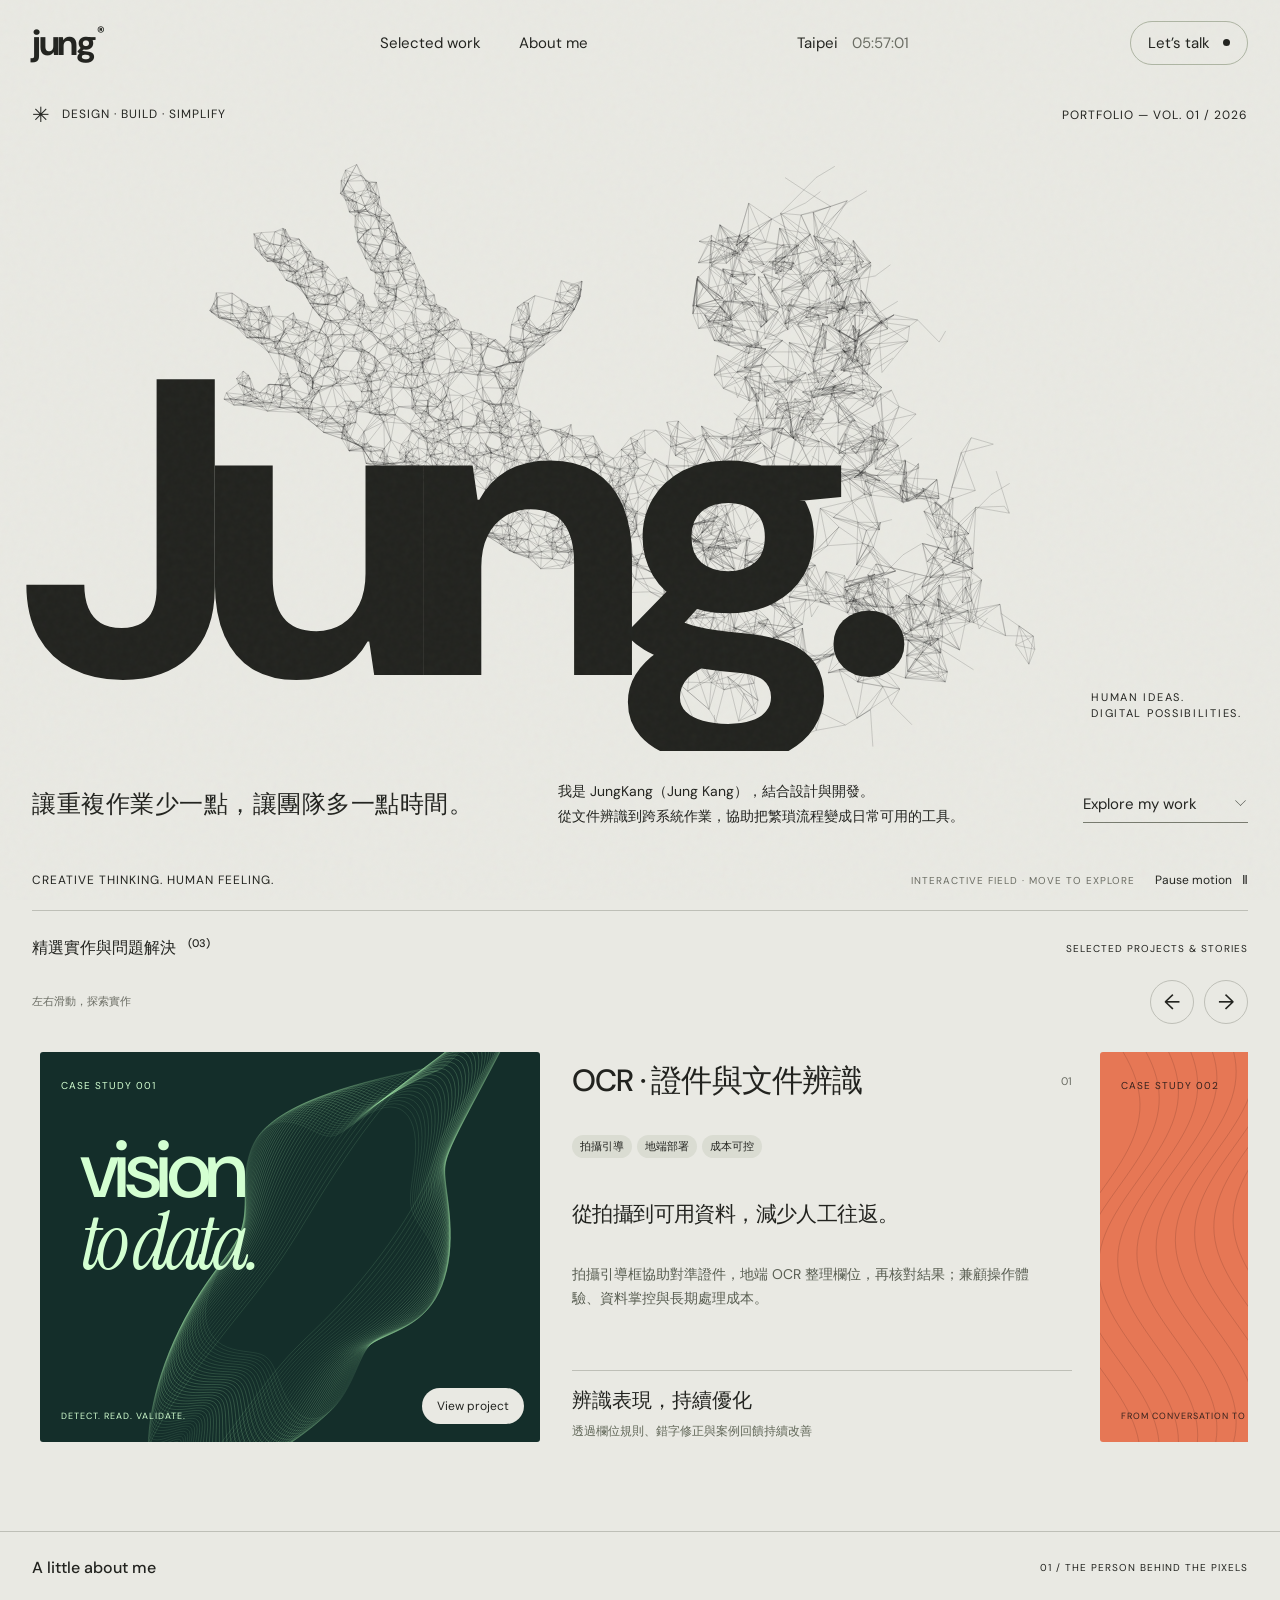
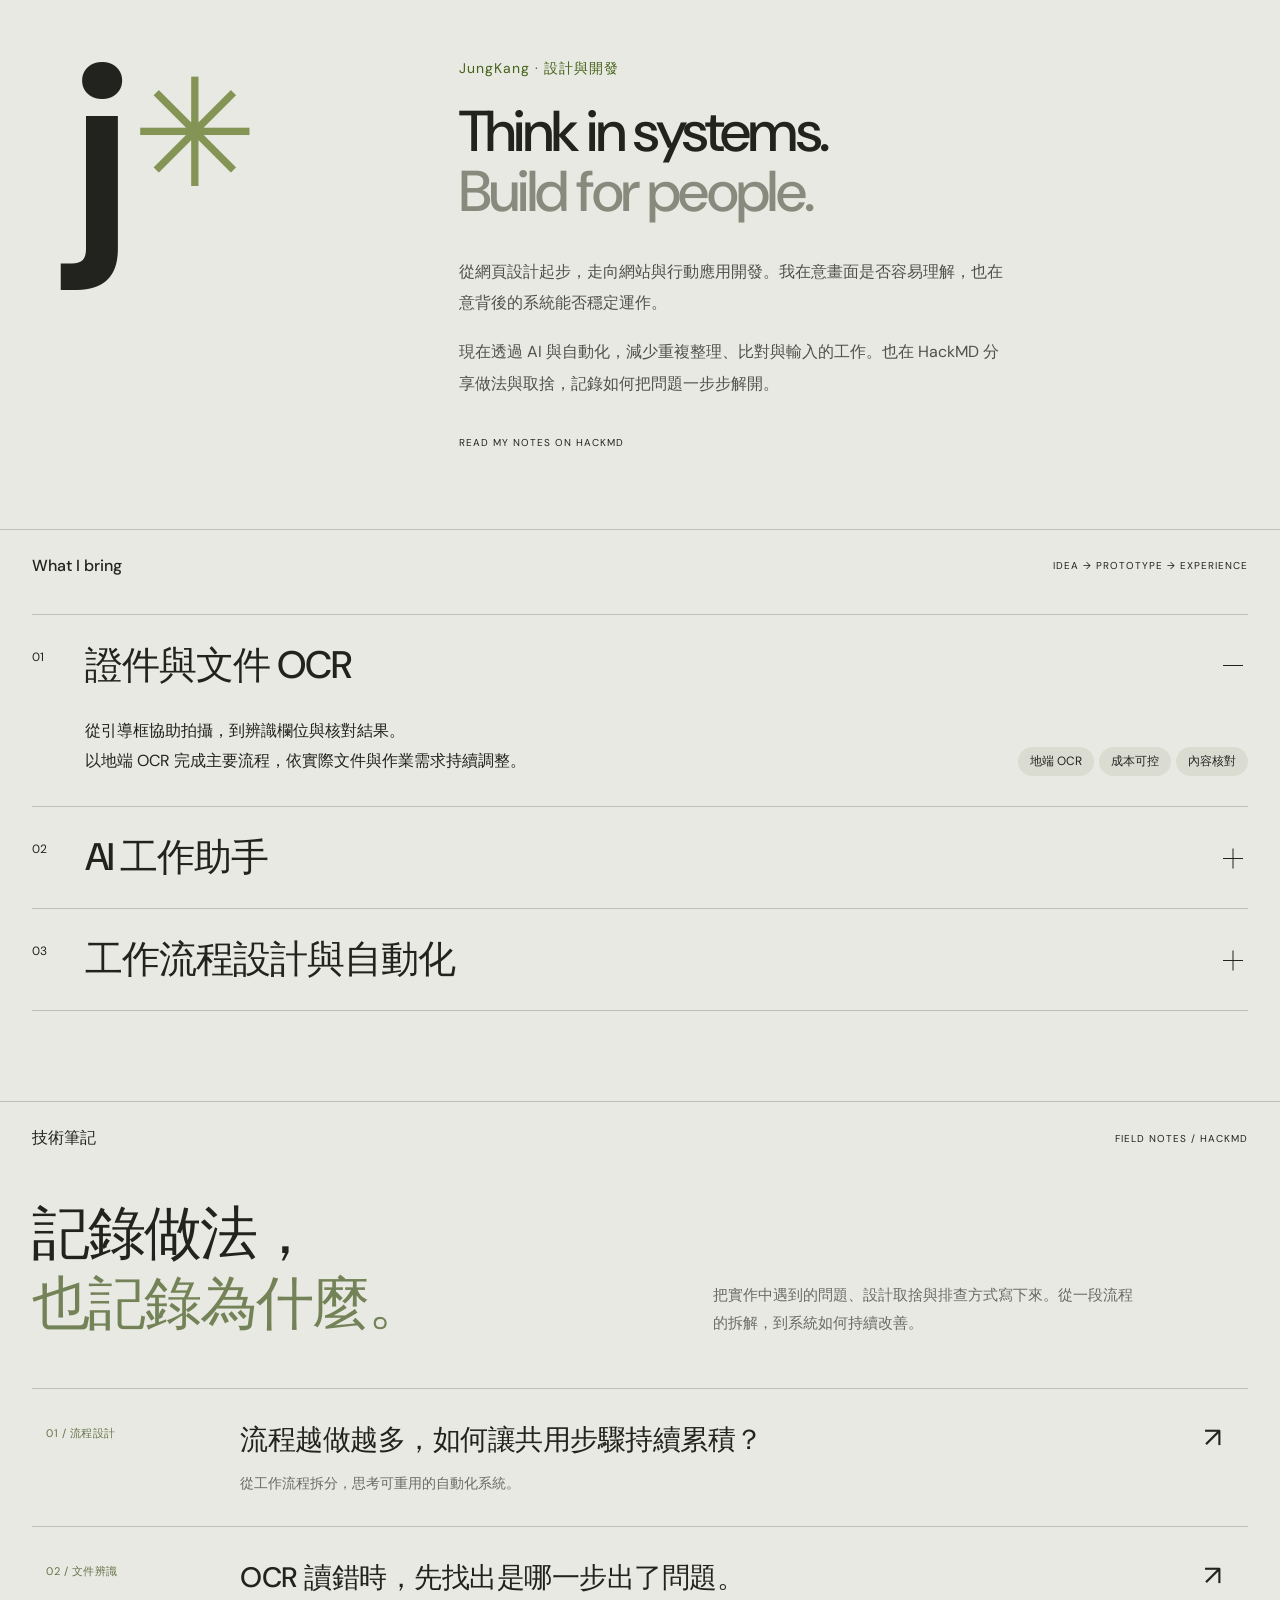
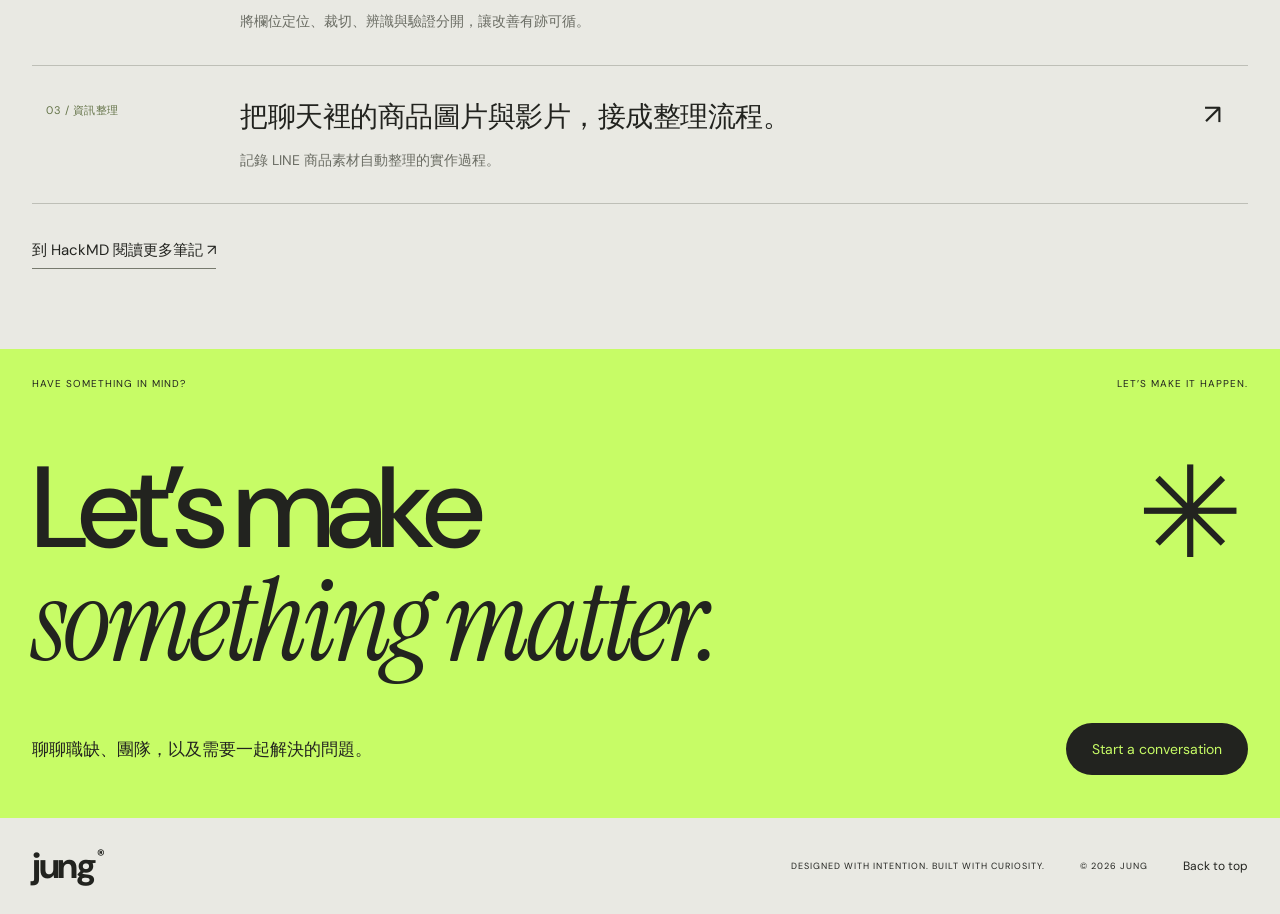
==== index.html @ b7839f8d "Browse featured cases horizontally with navigation controls" ====
<!doctype html>
<html lang="zh-Hant">
<head>
<meta charset="utf-8"><meta name="viewport" content="width=device-width,initial-scale=1">
<title>JungKang 個人作品集｜流程自動化、OCR 與網站開發</title>
<meta name="description" content="JungKang（Jung Kang），結合設計與開發，提供工作流程自動化、RPA、地端證件與文件 OCR、網站與應用開發。從友善操作到跨系統整合，讓重複作業少一點。">
<link rel="canonical" href="https://jungkang0911.github.io/">
<meta name="robots" content="index,follow,max-image-preview:large">
<meta name="author" content="JungKang">
<meta property="og:type" content="website">
<meta property="og:locale" content="zh_TW">
<meta property="og:site_name" content="JungKang 個人作品集">
<meta property="og:title" content="JungKang 個人作品集｜流程自動化、OCR 與網站開發">
<meta property="og:description" content="JungKang（Jung Kang），結合設計與開發，提供工作流程自動化、RPA、地端證件與文件 OCR、網站與應用開發。從友善操作到跨系統整合，讓重複作業少一點。">
<meta property="og:url" content="https://jungkang0911.github.io/">
<meta name="twitter:card" content="summary">
<meta name="twitter:title" content="JungKang 個人作品集｜流程自動化、OCR 與網站開發">
<meta name="twitter:description" content="JungKang（Jung Kang），結合設計與開發，提供工作流程自動化、RPA、地端證件與文件 OCR、網站與應用開發。從友善操作到跨系統整合，讓重複作業少一點。">
<script type="application/ld+json">{"@context": "https://schema.org", "@graph": [{"@type": "Person", "@id": "https://jungkang0911.github.io/#person", "name": "JungKang", "alternateName": ["Jung Kang", "jungkang"], "url": "https://jungkang0911.github.io/", "sameAs": ["https://hackmd.io/@jungkang"]}, {"@type": "WebSite", "@id": "https://jungkang0911.github.io/#website", "url": "https://jungkang0911.github.io/", "name": "JungKang 個人作品集", "alternateName": ["JungKang", "jungkang"], "inLanguage": "zh-Hant", "publisher": {"@id": "https://jungkang0911.github.io/#person"}}, {"@type": "ProfilePage", "@id": "https://jungkang0911.github.io/#webpage", "url": "https://jungkang0911.github.io/", "name": "JungKang 個人作品集｜流程自動化、OCR 與網站開發", "description": "JungKang（Jung Kang），結合設計與開發，提供工作流程自動化、RPA、地端證件與文件 OCR、網站與應用開發。從友善操作到跨系統整合，讓重複作業少一點。", "inLanguage": "zh-Hant", "isPartOf": {"@id": "https://jungkang0911.github.io/#website"}, "mainEntity": {"@id": "https://jungkang0911.github.io/#person"}}]}</script>
<link rel="icon" type="image/svg+xml" href="data:image/svg+xml,%3Csvg xmlns='http://www.w3.org/2000/svg' viewBox='0 0 64 64'%3E%3Crect width='64' height='64' rx='12' fill='%23ccff5f'/%3E%3Cpath d='M41 14v25c0 17-24 17-24 0' stroke='%23191919' stroke-width='9' fill='none'/%3E%3C/svg%3E">
<link rel="stylesheet" href="style.css"><link rel="stylesheet" href="agent.css?v=20261003-horizontal">
</head>
<body>
<a class="skip" href="#main">跳至主要內容</a>
<header><a class="logo" href="#" aria-label="JUNG 首頁">jung<span>®</span></a><nav aria-label="主要導覽"><a href="#work">Selected work</a><a href="#about">About me</a></nav><div class="location">Taipei <time id="clock">—</time></div><button class="contact-link" data-contact>Let’s talk <span class="dot"></span></button></header>
<main id="main">
<section class="hero" aria-labelledby="hero-title"><canvas id="hero-art" aria-hidden="true"></canvas><div class="hero-top"><div class="eyebrow"><span class="tiny-star">✳</span> DESIGN · BUILD · SIMPLIFY</div><span class="edition">PORTFOLIO — VOL. 01 / 2026</span></div><div class="human-hero"><canvas id="human-art" aria-label="真人比例的線網人形伸出手，線條緩慢聚合與散開"></canvas><h1 id="hero-title">Jung<span>.</span></h1><span class="human-caption">HUMAN IDEAS.<br>DIGITAL POSSIBILITIES.</span></div><div class="human-intro"><p>讓重複作業少一點，讓團隊多一點時間。</p><p>我是 JungKang（Jung Kang），結合設計與開發。<br>從文件辨識到跨系統作業，協助把繁瑣流程變成日常可用的工具。</p><a class="text-link" href="#work">Explore my work <span class="line-icon"></span></a></div><div class="hero-bottom"><span>CREATIVE THINKING. HUMAN FEELING.</span><div class="motion-tools"><span class="motion-hint">INTERACTIVE FIELD · MOVE TO EXPLORE</span><button id="motion-toggle" aria-pressed="false" aria-label="暫停動畫">Pause motion <span>Ⅱ</span></button></div></div></section>
<section id="work" class="work section"><div class="section-bar"><h2>精選實作與問題解決 <sup>(03)</sup></h2><span>SELECTED PROJECTS & STORIES</span></div><div class="work-controls"><span>左右滑動，探索實作</span><button type="button" data-work-prev aria-label="上一個實作" aria-controls="work-track">←</button><button type="button" data-work-next aria-label="下一個實作" aria-controls="work-track">→</button></div><div class="projects" id="work-track" role="region" aria-label="精選實作，可左右滑動" tabindex="0">
<button class="project" data-project="0" aria-label="查看 OCR 證件與文件辨識案例"><div class="project-art garden"><canvas data-art="garden" aria-hidden="true"></canvas><span class="art-label">CASE STUDY 001</span><div class="art-title">vision<br><em>to data.</em></div><span class="art-footer">DETECT. READ. VALIDATE.</span><span class="project-open">View project</span></div><div class="project-info"><h3>OCR · 證件與文件辨識</h3><span>01</span></div><div class="tags"><span>拍攝引導</span><span>地端部署</span><span>成本可控</span></div><strong class="project-promise">從拍攝到可用資料，減少人工往返。</strong><p class="project-outcome">拍攝引導框協助對準證件，地端 OCR 整理欄位，再核對結果；兼顧操作體驗、資料掌控與長期處理成本。</p><div class="project-evidence"><b>辨識表現，持續優化</b><span>透過欄位規則、錯字修正與案例回饋持續改善</span></div></button>
<button class="project" data-project="1" aria-label="查看 LINE 商品整理案例"><div class="project-art human"><canvas data-art="human" aria-hidden="true"></canvas><span class="art-label">CASE STUDY 002</span><div class="art-title human-title">LINE<br><i>×</i><br>AI AGENT</div><span class="art-footer">FROM CONVERSATION TO STRUCTURE.</span><span class="project-open">View project</span></div><div class="project-info"><h3>LINE · 商品上架協作</h3><span>02</span></div><div class="tags"><span>商品整理</span><span>自動化</span></div><strong class="project-promise">從聊天素材，接到商品後台。</strong><p class="project-outcome">串起商品比對、資訊整理與後台填寫，沿用原本的上架流程，減少人工來回搬資料。</p><div class="project-evidence"><b>沿用既有後台</b><span>已確認資訊持續沿用 · 疑義留給人工</span></div></button>
<button class="project" data-project="2" aria-label="查看流程自動化案例"><div class="project-art flow"><canvas data-art="flow" aria-hidden="true"></canvas><span class="art-label">CASE STUDY 003</span><div class="art-title flow-title">flow<br><em>state</em><span>®</span></div><span class="art-footer">LESS FRICTION. MORE POSSIBILITY.</span><span class="project-open">View project</span></div><div class="project-info"><h3>工作流程設計與自動化</h3><span>03</span></div><div class="tags"><span>流程拆解</span><span>系統整合</span><span>例外處理</span></div><strong class="project-promise">把複雜工作，整理成能持續運作的流程。</strong><p class="project-outcome">從任務拆解、條件分流到跨系統協作，將重複步驟做成共用流程；遇到失敗也有重試、告警與人工接手的安排。</p><div class="project-evidence"><b>可重用、可追蹤</b><span>共用步驟持續累積 · 新需求接續擴充</span></div></button>
</div></section>
<section id="about" class="about section"><div class="section-bar"><h2>A little about me</h2><span>01 / THE PERSON BEHIND THE PIXELS</span></div><div class="about-grid"><div class="about-mark" aria-hidden="true">j<span>✳</span></div><div><p class="brand-name">JungKang · 設計與開發</p><h2>Think in systems.<br><span class="muted">Build for people.</span></h2><p>從網頁設計起步，走向網站與行動應用開發。我在意畫面是否容易理解，也在意背後的系統能否穩定運作。</p><p>現在透過 AI 與自動化，減少重複整理、比對與輸入的工作。也在 HackMD 分享做法與取捨，記錄如何把問題一步步解開。</p><div class="about-note"><a href="https://hackmd.io/@jungkang" target="_blank" rel="noopener noreferrer">READ MY NOTES ON HACKMD</a></div></div></div></section>
<section id="expertise" class="expertise section"><div class="section-bar"><h2>What I bring</h2><span>IDEA → PROTOTYPE → EXPERIENCE</span></div><details open><summary><span class="row-number">01</span><h3>證件與文件 OCR</h3><span class="expand"></span></summary><div class="service-body"><p>從引導框協助拍攝，到辨識欄位與核對結果。<br>以地端 OCR 完成主要流程，依實際文件與作業需求持續調整。</p><div class="tags"><span>地端 OCR</span><span>成本可控</span><span>內容核對</span></div></div></details><details><summary><span class="row-number">02</span><h3>AI 工作助手</h3><span class="expand"></span></summary><div class="service-body"><p>讓 AI 協助閱讀、分類與比對零散資訊。<br>整理後接回原本的工作流程，減少反覆查找與輸入。</p><div class="tags"><span>資訊整理</span><span>工具串接</span><span>自動化</span></div></div></details><details><summary><span class="row-number">03</span><h3>工作流程設計與自動化</h3><span class="expand"></span></summary><div class="service-body"><p>先釐清任務、條件與例外，再把不同系統串成清楚的工作流程。<br>共通步驟可重用，進度能追蹤；需要畫面操作的環節再搭配 RPA。</p><div class="tags"><span>可重用流程</span><span>跨系統協作</span><span>失敗恢復</span></div></div></details></section>
<section id="notes" class="notes section"><span id="products" class="notes-anchor" aria-hidden="true"></span><div class="section-bar"><h2>技術筆記</h2><span>FIELD NOTES / HACKMD</span></div><div class="notes-intro"><h2>記錄做法，<br><span>也記錄為什麼。</span></h2><p>把實作中遇到的問題、設計取捨與排查方式寫下來。從一段流程的拆解，到系統如何持續改善。</p></div><div class="note-list">
<a class="note-row" href="https://hackmd.io/@jungkang/SkOdPDF5Ge" target="_blank" rel="noopener noreferrer"><span class="note-topic">01 / 流程設計</span><div><h3>流程越做越多，如何讓共用步驟持續累積？</h3><p>從工作流程拆分，思考可重用的自動化系統。</p></div><span class="note-arrow" aria-hidden="true">↗</span></a>
<a class="note-row" href="https://hackmd.io/@jungkang/H13pVO4Jee" target="_blank" rel="noopener noreferrer"><span class="note-topic">02 / 文件辨識</span><div><h3>OCR 讀錯時，先找出是哪一步出了問題。</h3><p>將欄位定位、裁切、辨識與驗證分開，讓改善有跡可循。</p></div><span class="note-arrow" aria-hidden="true">↗</span></a>
<a class="note-row" href="https://hackmd.io/@jungkang/B15S3AXqMx" target="_blank" rel="noopener noreferrer"><span class="note-topic">03 / 資訊整理</span><div><h3>把聊天裡的商品圖片與影片，接成整理流程。</h3><p>記錄 LINE 商品素材自動整理的實作過程。</p></div><span class="note-arrow" aria-hidden="true">↗</span></a>
</div><a class="text-link notes-all" href="https://hackmd.io/@jungkang" target="_blank" rel="noopener noreferrer">到 HackMD 閱讀更多筆記 ↗</a></section><section id="contact" class="contact-section"><div class="section-bar"><span>HAVE SOMETHING IN MIND?</span><span>LET’S MAKE IT HAPPEN.</span></div><button class="big-contact" data-contact>Let’s make<br><span class="serif">something matter.</span><span class="contact-star" aria-hidden="true">✳</span></button><div class="contact-sub"><p>聊聊職缺、團隊，以及需要一起解決的問題。</p><button class="pill" data-contact>Start a conversation</button></div></section>
</main><footer><a class="logo" href="#">jung<span>®</span></a><span>DESIGNED WITH INTENTION. BUILT WITH CURIOSITY.</span><span>© 2026 JUNG</span><a href="#">Back to top</a></footer>
<dialog id="project-dialog" aria-labelledby="project-title"><button class="close" data-close aria-label="關閉作品介紹">×</button><span class="eyebrow">SELECTED CASE STUDY / <span id="project-number"></span></span><h2 id="project-title"></h2><p id="project-description"></p><div id="project-advantages" class="project-advantages"></div><p id="project-proof" class="project-proof"></p><div class="detail-grid"><div><span>如何做到</span><p id="project-idea"></p></div><div><span>適合什麼需求</span><p id="project-experience"></p></div></div><a id="project-source" class="text-link" target="_blank" rel="noopener noreferrer">閱讀完整實作紀錄</a><p class="prototype-note">內容摘要自 jungkang 的公開技術筆記 · 封面為動態視覺設計</p></dialog>
<dialog id="contact-dialog" aria-labelledby="contact-title"><button class="close" data-close aria-label="關閉聯絡視窗">×</button><span class="eyebrow">LET’S CONNECT</span><h2 id="contact-title">Hello, <em>possibility.</em></h2><p>正在尋找能結合設計、開發與流程整合的夥伴嗎？歡迎聊聊職缺、團隊需求，以及我能參與的產品。</p><a class="text-link contact-placeholder" href="mailto:jungkang0911@gmail.com">jungkang0911@gmail.com</a><div class="contact-social"><a href="https://hackmd.io/@jungkang" target="_blank" rel="noopener noreferrer">HackMD</a><button id="copy-email">複製 Email</button><span id="copy-status" role="status"></span></div><p class="prototype-note">歡迎聊聊文件處理、商品資料整理、RPA 與跨系統流程改善。</p></dialog>
<script src="main.js?v=20261003-horizontal"></script><script src="human.js"></script></body></html>
---- style.css ----
@import url('https://fonts.googleapis.com/css2?family=DM+Sans:wght@400;450;500;550;600;650;700;750&family=Instrument+Serif:ital@0;1&display=swap');
:root{--paper:#e9e9e3;--ink:#22231f;--line:#bebfb7;--accent:#c7fc66;--muted:#6a6c63}*{box-sizing:border-box}html{scroll-behavior:smooth;scroll-padding-top:85px}body{margin:0;background:var(--paper);color:var(--ink);font-family:'DM Sans',Arial,'Microsoft JhengHei',sans-serif;-webkit-font-smoothing:antialiased}body::after{content:"";position:fixed;inset:0;pointer-events:none;opacity:.032;z-index:8;background-image:url("data:image/svg+xml,%3Csvg viewBox='0 0 180 180' xmlns='http://www.w3.org/2000/svg'%3E%3Cfilter id='n'%3E%3CfeTurbulence type='fractalNoise' baseFrequency='.8' numOctaves='3' stitchTiles='stitch'/%3E%3C/filter%3E%3Cpath fill='%23000' filter='url(%23n)' opacity='.9' d='M0 0h180v180H0z'/%3E%3C/svg%3E")}a{color:inherit;text-decoration:none}button{font:inherit;color:inherit;cursor:pointer}button,a,summary{-webkit-tap-highlight-color:transparent}button{border:0}button:focus-visible,a:focus-visible,summary:focus-visible{outline:3px solid #576d1b;outline-offset:6px}a:hover{text-decoration:underline;text-underline-offset:5px}header{height:85px;display:grid;grid-template-columns:1fr 1.3fr 1fr auto;align-items:center;padding:0 32px;position:relative;z-index:4;font-size:15px}.logo{font-size:36px;font-weight:750;letter-spacing:-2.5px;line-height:1}.logo span{font-size:15px;vertical-align:top;letter-spacing:0;margin-left:3px}nav{display:flex;gap:38px}.location{display:flex;gap:14px}.location time{font-variant-numeric:tabular-nums;color:var(--muted)}.contact-link{background:none;padding:12px 0;display:flex;gap:16px;align-items:center}.dot{height:9px;width:9px;background:var(--ink);border-radius:50%}.hero{position:relative;padding:54px 32px 0;isolation:isolate;overflow:hidden}.hero-top{display:flex;justify-content:space-between;align-items:center;position:relative;z-index:2}.eyebrow,.edition,.hero-bottom,.section-bar>span,.art-label,.art-footer,.about-note,.detail-grid>div>span,footer>span{font-size:12px;letter-spacing:1px}.tiny-star{font-size:21px;margin-right:7px;vertical-align:middle}.hero-copy{display:grid;grid-template-columns:1.7fr 1fr;gap:25px;align-items:end;position:relative;z-index:2;padding:39px 0 61px;pointer-events:none}.hero-copy a{pointer-events:auto}h1{font-size:clamp(68px,8.55vw,154px);font-weight:500;line-height:.92;letter-spacing:-.072em;margin:0}.serif{font-family:'Instrument Serif',Georgia,serif;font-weight:400;font-style:italic;letter-spacing:-.035em}.period{color:#718643;font-family:'DM Sans';font-size:.7em;vertical-align:top;margin-left:4px}.intro{padding-bottom:10px;max-width:390px}.intro>p:first-child{font-size:23px;letter-spacing:1px;margin:0 0 20px}.intro-small{font-size:15px;line-height:1.9;margin:0 0 24px;color:#50524a}.text-link{font-size:15px;border-bottom:1px solid #777a6e;padding:8px 0;display:inline-flex;gap:36px;align-items:center}.line-icon{display:block;width:15px;height:15px;border-bottom:1px solid;border-right:1px solid;transform:rotate(45deg) scale(.5);margin-top:-6px}#hero-art{position:absolute;top:-150px;left:35%;width:38%;height:590px;z-index:0;pointer-events:none;opacity:.6}.hero-bottom{display:flex;justify-content:space-between;align-items:center;border-bottom:1px solid var(--line);padding-bottom:20px}.motion-tools{display:flex;gap:20px;align-items:center}.motion-hint{font-size:10px;color:var(--muted)}#motion-toggle{background:none;font-size:12px;display:flex;gap:10px;padding:8px 0}.section{padding:0 32px}.section-bar{display:flex;justify-content:space-between;align-items:center;margin:25px 0 24px}.section-bar h2{font-size:16px;font-weight:500;margin:0}.section-bar sup{font-size:11px;margin-left:8px}.section-bar>span{font-size:10px}.projects{display:grid;grid-template-columns:repeat(3,minmax(0,1fr));gap:15px}.project{display:block;text-align:left;background:none;padding:0;min-width:0}.project-art{height:clamp(290px,30vw,480px);position:relative;overflow:hidden;border-radius:3px;padding:21px;isolation:isolate}.project-art canvas{position:absolute;inset:0;width:100%;height:100%;z-index:-1;transition:transform .8s cubic-bezier(.2,.7,.2,1)}.project:hover canvas{transform:scale(1.07)}.garden{background:#142e2a;color:#d3ffd1}.human{background:#e67755;color:#35221d}.flow{background:#2d4fde;color:#e0ffad}.art-label{font-size:10px;position:relative;z-index:2}.art-title{position:absolute;top:21%;left:8%;font-size:clamp(48px,5.8vw,92px);line-height:.9;letter-spacing:-.07em;font-weight:500}.art-title em{font-family:'Instrument Serif',Georgia,serif;font-weight:400}.art-footer{position:absolute;bottom:20px;left:21px;font-size:9px}.human-title{text-align:center;width:100%;left:0;top:22%;font-size:clamp(31px,3.7vw,63px);font-weight:650;line-height:.95;letter-spacing:-.04em}.human-title i{font-family:'Instrument Serif',Georgia,serif;font-size:1.7em;font-weight:400;line-height:1.08}.flow-title{font-size:clamp(70px,8vw,138px);top:19%;left:11%;line-height:.8}.flow-title span{font-size:20px;vertical-align:top;margin-left:5px}.project-open{position:absolute;bottom:18px;right:16px;border-radius:30px;background:var(--paper);color:var(--ink);padding:10px 15px;font-size:12px;transform:translateY(60px);transition:transform .35s}.project:hover .project-open,.project:focus-visible .project-open{transform:translateY(0)}.project-info{display:flex;justify-content:space-between;align-items:center;margin:13px 0 9px}.project-info h3{font-size:24px;letter-spacing:-.8px;font-weight:500;margin:0}.project-info>span{font-size:11px;color:var(--muted)}.tags{display:flex;gap:5px;flex-wrap:wrap}.tags>span{font-size:11px;background:#dadcd2;border-radius:20px;padding:4px 8px}.work{padding-bottom:94px}.about{border-top:1px solid var(--line);padding-bottom:80px}.about-grid{display:grid;grid-template-columns:1fr 2fr;gap:32px;padding-top:53px}.about-mark{font-size:250px;font-weight:650;line-height:.8;letter-spacing:-25px;position:relative;width:235px;padding-left:40px}.about-mark span{font-weight:400;font-size:150px;position:absolute;left:100px;top:20px;color:#839455;animation:spin 30s linear infinite}.about-grid h2{font-size:clamp(32px,4.5vw,68px);letter-spacing:-.045em;font-weight:500;line-height:1.05;margin:0 0 33px}.muted{color:#878a7c}.about-grid p{font-size:16px;line-height:1.95;margin:0 0 18px;color:#50524a;max-width:550px}.about-note{margin-top:37px;font-size:10px}.expertise{border-top:1px solid var(--line);padding-bottom:90px}.expertise .section-bar{margin-bottom:38px}details{border-top:1px solid var(--line)}details:last-child{border-bottom:1px solid var(--line)}summary{list-style:none;display:flex;align-items:center;gap:25px;padding:25px 0;cursor:pointer}summary::-webkit-details-marker{display:none}summary h3{font-size:clamp(24px,3vw,48px);font-weight:500;letter-spacing:-1px;margin:0}.row-number{font-size:12px;width:28px;align-self:flex-start;margin-top:9px}.expand{margin-left:auto;width:30px;height:30px;position:relative}.expand:before,.expand:after{content:"";height:1px;width:20px;position:absolute;top:15px;left:5px;background:var(--ink)}.expand:after{transform:rotate(90deg);transition:transform .2s}details[open] .expand:after{transform:rotate(0)}.service-body{padding:0 0 30px 53px;display:flex;justify-content:space-between;align-items:end;gap:25px}.service-body p{font-size:16px;line-height:1.9;margin:0}.service-body .tags>span{font-size:12px;padding:6px 12px}.contact-section{background:var(--accent);padding:28px 32px 40px}.contact-section .section-bar{margin:0 0 62px}.big-contact{position:relative;text-align:left;width:100%;background:none;font-size:clamp(54px,9vw,148px);line-height:.98;font-weight:500;letter-spacing:-.065em;padding:0}.contact-star{position:absolute;right:1%;top:0;font-size:1.1em;transition:transform .8s}.big-contact:hover .contact-star{transform:rotate(90deg)}.contact-sub{display:flex;align-items:center;justify-content:space-between;margin-top:43px}.contact-sub p{font-size:17px}.pill{background:var(--ink);color:var(--accent);border-radius:40px;padding:17px 26px;font-size:14px}footer{padding:30px 32px;display:flex;align-items:center;gap:35px}footer .logo{margin-right:auto}footer>span{font-size:9px}footer>a:last-child{font-size:12px}dialog{border:0;border-radius:4px;background:var(--paper);color:var(--ink);padding:65px 45px 38px;max-width:760px;width:calc(100% - 32px);max-height:85vh;box-shadow:0 30px 100px #0004}dialog::backdrop{background:#10181088;backdrop-filter:blur(10px)}dialog h2{font-size:clamp(32px,5vw,60px);font-weight:500;letter-spacing:-2px;margin:25px 0}dialog p{font-size:16px;line-height:1.9}dialog .close{position:absolute;right:18px;top:13px;background:none;font-size:35px;width:44px;height:44px}.detail-grid{display:grid;grid-template-columns:1fr 1fr;gap:25px;border-top:1px solid var(--line);padding-top:25px;margin-top:30px}.detail-grid p{font-size:14px}.prototype-note{color:var(--muted);font-size:12px!important;border-top:1px solid var(--line);padding-top:18px;margin-top:28px}.contact-placeholder{font-size:23px;padding:22px 0}.skip{position:fixed;left:20px;top:-100px;background:var(--accent);padding:12px;z-index:30}.skip:focus{top:12px}body.paused .about-mark span{animation-play-state:paused}@keyframes spin{to{transform:rotate(360deg)}}@media(min-width:1600px){body{max-width:2000px;margin:auto}}@media(max-width:950px){header{grid-template-columns:1fr 1.3fr auto;padding:0 22px}.location{display:none}.hero{padding:30px 22px 0}.hero-copy{grid-template-columns:1.5fr 1fr;gap:15px}.intro>p:first-child{font-size:18px}.intro-small{font-size:13px}.section{padding-left:22px;padding-right:22px}.project-info h3{font-size:19px}.motion-hint{display:none}.edition{font-size:9px}.about-grid{grid-template-columns:.7fr 2fr}.about-mark{transform:scale(.7);transform-origin:top left}.contact-section{padding-left:22px;padding-right:22px}footer>span:first-of-type{display:none}}@media(max-width:640px){header{height:74px;padding:0 18px;grid-template-columns:1fr auto auto;gap:22px;font-size:12px}.logo{font-size:32px}nav{gap:0}nav a:first-child{display:none}.contact-link{gap:8px}.hero{padding:22px 18px 0}.eyebrow{font-size:9px;letter-spacing:.6px}.edition{display:none}.hero-copy{grid-template-columns:1fr;padding:40px 0 28px;gap:33px}h1{font-size:clamp(65px,15.2vw,94px);letter-spacing:-.055em}.intro{max-width:100%;padding:0}.intro>p:first-child{font-size:19px;margin-bottom:12px}.intro-small{font-size:14px;margin-bottom:15px}.text-link{font-size:13px}#hero-art{width:80%;left:28%;top:-120px;height:480px;opacity:.35}.hero-bottom{font-size:8px;gap:10px;padding-bottom:12px}#motion-toggle{font-size:10px}.section{padding-left:18px;padding-right:18px}.section-bar>span{font-size:8px;letter-spacing:.6px}.section-bar h2{font-size:14px}.projects{grid-template-columns:1fr;gap:32px}.project-art{height:390px}.art-title{font-size:90px}.human-title{font-size:55px}.flow-title{font-size:120px}.project-info h3{font-size:24px}.art-label,.art-footer{font-size:10px}.project-open{transform:none;font-size:11px}.work{padding-bottom:55px}.about{padding-bottom:50px}.about-grid{grid-template-columns:1fr;padding-top:22px;gap:10px}.about-mark{height:105px;font-size:130px;transform:none;letter-spacing:-10px;padding-left:10px}.about-mark span{font-size:90px;left:54px;top:0}.about-grid h2{font-size:35px}.about-grid p{font-size:14px}.about-note{font-size:9px}summary{gap:9px}summary h3{font-size:25px;letter-spacing:-.8px}.row-number{width:22px}.service-body{padding-left:31px;display:block}.service-body p{font-size:14px;margin-bottom:18px}.expertise{padding-bottom:55px}.contact-section{padding:25px 18px 30px}.contact-section .section-bar{margin-bottom:40px}.big-contact{font-size:15vw}.contact-star{font-size:.7em;right:5px;top:0}.contact-sub{margin-top:25px;gap:10px}.contact-sub p{font-size:13px}.pill{padding:14px 18px;font-size:11px}footer{padding:25px 18px;gap:20px}footer>span{font-size:8px}footer>a:last-child{font-size:10px}dialog{padding:55px 25px 25px}.detail-grid{grid-template-columns:1fr;gap:10px}}@media(prefers-reduced-motion:reduce){html{scroll-behavior:auto}*,*::before,*::after{animation:none!important;transition:none!important}}
---- agent.css ----
.hero{padding-top:30px}.hero-copy{grid-template-columns:1fr 1fr;align-items:center;padding:25px 0 32px;gap:0}.hero-editorial{position:relative;z-index:3}.hero h1{font-size:clamp(70px,8.1vw,142px)}.hero .intro{margin-top:32px;max-width:460px}.hero .intro>p:first-child{font-size:22px;margin-bottom:13px}.hero .intro-small{margin-bottom:16px}.hero #hero-art{left:49%;width:47%;top:-40px;height:620px;opacity:.19}.agent-stage{position:relative;isolation:isolate;height:480px;pointer-events:auto;perspective:900px}.agent-orbits{position:absolute;inset:0;width:100%;height:100%;fill:none;stroke:#868e77;stroke-width:.7;opacity:.5}.orbit-particle{fill:#617834;stroke:none}.core-frame{position:absolute;inset:-10px 35px 30px;will-change:transform;transform:rotateY(var(--look-x,0deg)) rotateX(var(--look-y,0deg));transform-style:preserve-3d}.core-surface{width:100%;height:100%;animation:core-hover 5s ease-in-out infinite}.agent-core{width:100%;height:100%;object-fit:contain;filter:drop-shadow(0 20px 20px #24341916);user-select:none;-webkit-user-drag:none}.agent-node{position:absolute;display:flex;align-items:center;gap:11px;background:#e9e9e3e8;border:1px solid #c5c9be;padding:12px 15px;border-radius:9px;backdrop-filter:blur(8px);box-shadow:0 6px 18px #22231f05;transition:background .6s,border-color .6s,transform .6s;min-width:143px}.agent-node.is-active{background:#c7fc66ed;border-color:#a3ca5d;transform:translateY(-4px)}.observe{left:0;top:46px}.plan{right:-3px;top:175px}.act{left:18px;bottom:60px}.node-icon{font-size:25px;font-weight:400}.node-number{display:block;font-size:8px;letter-spacing:1.2px;color:#626955;margin-bottom:3px}.agent-node strong{display:block;font-size:19px;font-weight:500;letter-spacing:-.5px}.agent-node small{font-size:11px;color:#596049}.agent-caption{position:absolute;bottom:0;left:0;right:0;display:flex;justify-content:center;align-items:center;gap:8px;font-size:10px;letter-spacing:.4px}.agent-signal{width:6px;height:6px;border-radius:50%;background:#718d32}.agent-demo{font-size:8px;opacity:.55;margin-left:10px}.engineering{padding-top:28px;padding-bottom:80px;border-top:1px solid var(--line)}.engineering-grid{display:grid;grid-template-columns:1fr 1fr;gap:50px;margin:45px 0 70px}.engineering h3{font-size:26px;font-weight:500;letter-spacing:-1px;margin:18px 0}.engineering p{font-size:16px;color:var(--muted);line-height:1.9;max-width:480px}.design-archive{display:grid;grid-template-columns:repeat(3,minmax(0,1fr));gap:20px}.design-archive img{width:100%;height:230px;object-fit:cover;object-position:top;border:1px solid var(--line)}.design-archive span{display:block;margin-top:10px;font-size:14px}.contact-social{display:flex;flex-wrap:wrap;gap:20px;align-items:center}.contact-social a,.contact-social button{font-size:14px}.contact-social button{background:#d9dfcf;padding:9px 13px;border-radius:20px}#copy-status{font-size:12px;color:#576d1b}.paused .core-surface{animation-play-state:paused}.paused .agent-node{transition:none}@keyframes core-hover{0%,100%{transform:translateY(0) rotate(-2deg)}50%{transform:translateY(-14px) rotate(2deg)}}@media(min-width:1600px){.agent-stage{height:560px}}@media(max-width:950px){.hero .intro>p:first-child{font-size:18px}.agent-stage{height:430px}.core-frame{inset:15px -10px 35px}.agent-node{min-width:119px;padding:9px 10px;gap:7px}.agent-node strong{font-size:16px}.node-icon{font-size:20px}.observe{top:20px;left:-5px}.plan{right:-3px;top:175px}.act{left:0;bottom:55px}.agent-demo{display:none}.hero #hero-art{left:45%;width:55%}.contact-placeholder{font-size:20px}}@media(max-width:640px){.hero{padding-top:20px}.hero-copy{grid-template-columns:1fr;padding-top:32px;gap:12px}.hero h1{font-size:19vw;line-height:.93}.hero .intro{margin-top:25px}.hero .intro-small{font-size:14px}.agent-stage{height:355px;margin:0 -5px}.core-frame{inset:-15px 15px 30px}.agent-node{min-width:118px;padding:8px 10px}.observe{top:28px;left:0}.plan{top:130px;right:0}.act{bottom:46px;left:8px}.agent-caption{font-size:9px}.hero #hero-art{top:400px;left:0;width:100%;height:430px}.engineering-grid{grid-template-columns:1fr;gap:20px;margin:35px 0 45px}.design-archive{grid-template-columns:1fr}.design-archive img{height:240px}.engineering{padding-bottom:45px}.contact-placeholder{font-size:18px;word-break:break-word}}@media(prefers-reduced-motion:reduce){.core-frame{transform:none!important}.agent-orbits .orbit-particle{display:none}}
.agent-node{background:transparent;border:0;border-left:1px solid #adb59f;border-radius:0;box-shadow:none;backdrop-filter:none;padding:8px 12px}.agent-node.is-active{background:#c7fc6635;border-color:#718a43}.agent-core{filter:none}.hero #hero-art{opacity:.06}.agent-orbits{opacity:.26}.core-surface{animation:none}.core-frame{transform:none!important}.node-icon{font-weight:300}

/* Abstract editorial signal field. */
.core-frame{inset:-15px -12px 15px}.agent-orbits{opacity:.14}.hero #hero-art{display:none}.agent-node{min-width:0;padding:8px 0;border-left:0;border-top:1px solid #b5baad;gap:0;background:none!important;transform:none!important}.agent-node.is-active{border-color:#566d37}.agent-node strong{font-family:monospace;font-size:12px;font-weight:400;letter-spacing:2px;margin:6px 0;color:#747c6b}.agent-node.is-active strong{color:#273323}.agent-node small{font-size:10px;color:#737b6b}.node-number{font-family:monospace;font-size:9px;letter-spacing:1px}.observe{top:24px;left:3%}.plan{top:180px;right:0}.act{bottom:52px;left:4%}.agent-caption{font-family:monospace;font-size:9px;letter-spacing:.5px}.agent-demo{font-size:8px}.core-surface{animation:none}.agent-core{filter:none}@media(max-width:640px){.core-frame{inset:0 -6px 20px}.observe{top:0;left:3%}.plan{top:130px;right:0}.act{bottom:36px;left:3%}.agent-node strong{font-size:10px;letter-spacing:1px}.agent-node small{font-size:9px}.node-number{font-size:8px}.agent-caption{font-size:8px}}

/* Human wire sculpture, interleaved with monumental typography. */
.hero{padding-top:16px}.human-hero{position:relative;height:clamp(450px,47vw,780px);margin:20px -32px 0;isolation:isolate;overflow:hidden}#human-art{position:absolute;inset:0;width:100%;height:100%;z-index:-1}.hero .human-hero h1{position:absolute;left:1.4%;bottom:-.05em;font-family:'DM Sans',Arial,sans-serif;font-size:clamp(240px,33vw,600px);font-weight:750;line-height:.84;letter-spacing:-.08em;margin:0;pointer-events:none}.human-hero h1 span{letter-spacing:-.05em}.human-caption{position:absolute;right:3%;bottom:29px;font-size:11px;line-height:1.5;letter-spacing:1.7px}.human-intro{display:grid;grid-template-columns:1fr 1fr auto;align-items:center;gap:30px;padding:28px 0 34px}.human-intro>p:first-child{font-size:25px;letter-spacing:.5px}.human-intro p{font-size:14px;line-height:1.85;margin:0}.human-intro .text-link{white-space:nowrap}.hero-bottom{padding-bottom:14px}@media(max-width:950px){.human-hero{margin-left:-22px;margin-right:-22px}.human-intro{grid-template-columns:1fr 1fr}.human-intro>p:first-child{font-size:20px}.human-intro .text-link{justify-self:start}.human-caption{font-size:9px}}@media(max-width:640px){.human-hero{height:340px;margin:15px -18px 0}.hero .human-hero h1{font-size:44vw;bottom:4px;left:2%;letter-spacing:-.09em}.human-caption{display:none}.human-intro{grid-template-columns:1fr;gap:15px;padding-top:22px}.human-intro>p:first-child{font-size:20px}.human-intro p{font-size:14px}.hero-top .eyebrow{font-size:9px}}
.hero .human-hero h1{line-height:1;bottom:-.04em}
.hero .human-hero h1{bottom:8px}@media(max-width:640px){.hero .human-hero h1{font-size:40vw;bottom:12px}}

.project-outcome{font-size:14px;line-height:1.75;color:#595e52;margin:13px 0 0;max-width:34em}.human-intro>p:first-child{font-size:clamp(18px,1.85vw,26px)}

.project-promise{display:block;font-size:21px;font-weight:500;letter-spacing:-.6px;line-height:1.5;margin-top:20px}.project-evidence{border-top:1px solid var(--line);margin-top:20px;padding-top:16px;display:grid;gap:7px}.project-evidence b{font-size:20px;font-weight:500}.project-evidence span,.case-footnote{font-size:12px;line-height:1.7;color:#626859}.case-footnote{margin-top:24px;max-width:780px}.project-advantages{display:grid;grid-template-columns:repeat(3,1fr);gap:22px;padding:24px 0;border-top:1px solid var(--line)}.project-advantages h3{font-size:17px;font-weight:500;margin:0 0 10px}.project-advantages p{font-size:14px;margin:0}.project-proof{padding:16px 18px;background:#dce1d3;font-size:13px;line-height:1.8}#project-dialog{max-width:920px}#project-description{font-size:22px;line-height:1.5;letter-spacing:-.4px}#project-dialog h2{font-size:clamp(28px,4vw,48px)}@media(max-width:640px){.project-advantages{grid-template-columns:1fr;gap:20px}.project-promise{font-size:21px}#project-description{font-size:20px}}

.project-advantages:has(>div:nth-child(4)){grid-template-columns:repeat(2,minmax(0,1fr))}@media(max-width:640px){.project-advantages:has(>div:nth-child(4)){grid-template-columns:1fr}}

.build-intro{display:grid;grid-template-columns:1.2fr 1fr;align-items:end;gap:40px;margin:55px 0}.build-intro h2{font-size:clamp(38px,5vw,76px);font-weight:500;letter-spacing:-2px;line-height:1.15;margin:0}.build-intro h2 em{font-style:normal;color:#748357}.engineering .build-intro p{margin:0;max-width:420px}.build-case{display:grid;grid-template-columns:1fr 1.3fr;gap:65px;border-top:1px solid var(--line);padding:42px 0 48px}.build-heading{position:relative}.build-state{display:block;font-size:12px;color:#526538;margin:20px 0 10px}.engineering .build-heading h3{font-size:clamp(28px,3vw,44px);letter-spacing:-1px;margin:0 0 20px}.engineering .build-lead{font-size:20px;color:var(--ink);line-height:1.6;max-width:350px}.build-detail dl{margin:0;display:grid;grid-template-columns:100px 1fr;gap:22px 20px}.build-detail dt{font-size:12px;color:#657449;padding-top:4px}.build-detail dd{margin:0;font-size:15px;line-height:1.85;color:#50524a}.build-flow{display:flex;flex-wrap:wrap;align-items:center;gap:12px;padding:20px 0;margin-top:14px}.build-flow span{font-size:12px;padding:8px 12px;border:1px solid #adb69e;border-radius:3px}.build-flow b{font-weight:400;color:#798766}.build-detail .text-link{font-size:13px}.product-builds{margin-bottom:65px}.build-case:hover .build-flow span{border-color:#718643;background:#dce7c9}.build-flow span{transition:background .3s,border-color .3s}@media(max-width:640px){.build-intro{grid-template-columns:1fr;gap:24px;margin:32px 0}.build-case{grid-template-columns:1fr;gap:18px;padding:30px 0}.build-detail dl{grid-template-columns:1fr;gap:8px}.build-detail dd{margin-bottom:12px}.build-flow{gap:7px}.build-flow span{padding:7px 8px}.engineering .build-lead{font-size:18px}.product-builds{margin-bottom:35px}}
/* Read cases sequentially with the page's natural vertical scroll. */
.projects{grid-template-columns:1fr;gap:0}.project{display:grid;grid-template-columns:1fr 1fr;column-gap:48px;padding:36px 0;border-top:1px solid var(--line);align-content:start}.project-art{grid-column:1;grid-row:1 / 6;height:390px}.project-info{grid-column:2;margin:8px 0 15px;align-self:start}.project .tags,.project-promise,.project-outcome,.project-evidence{grid-column:2}.project-info h3{font-size:clamp(23px,2.6vw,36px)}.project-promise{margin-top:24px}.project-evidence{align-self:end;margin-top:24px}.project .art-title{font-size:80px}.project .human-title{font-size:52px}.project .flow-title{font-size:110px}.project-open{transform:none}.work{padding-bottom:65px}@media(max-width:640px){.project{grid-template-columns:1fr;padding:26px 0;gap:0}.project-art{grid-column:1;grid-row:auto;height:340px;margin-bottom:20px}.project-info,.project .tags,.project-promise,.project-outcome,.project-evidence{grid-column:1}.project-info h3{font-size:24px}}
/* Product stories: graphic cover, concise introduction, expandable evidence. */
.product-builds{display:grid;gap:28px}.build-case{grid-template-columns:1fr 1.15fr;gap:0 42px;border:1px solid var(--line);padding:0 34px 0 0;border-radius:6px;overflow:hidden;align-items:start;background:#eeeee8}.build-visual{grid-column:1;grid-row:1 / 3;align-self:stretch;min-height:390px;padding:24px;position:relative;display:flex;flex-direction:column;justify-content:space-between;overflow:hidden;background:#253c36;color:#d2e8bd}.visual-2{background:#d9dded;color:#334363}.visual-3{background:#ead8c6;color:#70412a}.visual-index{font-size:10px;letter-spacing:1.7px}.build-visual svg{width:90%;max-height:235px;align-self:center;transition:transform .65s ease;opacity:.8}.build-visual strong{font-family:'Instrument Serif',Georgia,serif;font-size:clamp(55px,7vw,106px);font-weight:400;font-style:italic;letter-spacing:-4px;line-height:1;margin:0 0 22px}.visual-caption{display:flex;justify-content:space-between;gap:12px;font-size:10px;letter-spacing:.5px;opacity:.75}.build-case:hover .build-visual svg{transform:translateY(-5px) rotate(-2deg)}.build-heading{grid-column:2;padding-top:30px}.build-heading .eyebrow{font-size:10px;color:var(--muted)}.build-state{display:table;font-size:10px;padding:5px 9px;border:1px solid #bcc6ad;border-radius:20px;margin:17px 0}.engineering .build-heading h3{font-size:clamp(26px,2.9vw,40px);margin:0 0 14px}.engineering .build-lead{font-size:17px;max-width:380px;line-height:1.7;margin:0 0 24px}.build-detail{grid-column:2;padding-bottom:25px;min-width:0}.build-more,.build-more:last-child{border:0;border-top:1px solid var(--line)}.build-more summary{font-size:13px;padding:16px 0;gap:12px;justify-content:space-between;transition:color .2s}.build-more summary:is(:hover,:focus-visible){color:#456219}.build-more summary span{font-size:20px;transition:transform .2s}.build-more[open] summary span{transform:rotate(45deg)}.build-more dl{grid-template-columns:1fr;gap:7px;padding:8px 0 18px}.build-more dd{font-size:14px;margin-bottom:12px}.build-flow{margin:0;padding:10px 0 0;gap:8px}.build-flow span{font-size:10px;padding:6px 8px}.build-flow b{font-size:12px}@media(max-width:760px){.build-case{grid-template-columns:1fr;gap:0;padding:0}.build-visual{grid-column:1;grid-row:auto;min-height:330px;padding:22px}.build-visual svg{max-height:170px}.build-visual strong{font-size:72px}.build-heading,.build-detail{grid-column:1;padding-left:24px;padding-right:24px}.build-heading{padding-top:25px}.build-detail{padding-bottom:25px}.build-intro{grid-template-columns:1fr;gap:20px}.engineering .build-lead{max-width:none}}
.build-case{grid-template-columns:1.2fr 1fr}.build-visual{min-height:365px;padding:20px;background:#dfe5ee;color:#344865;gap:18px}.visual-2{background:#25291f;color:#e6dfbd}.visual-3{background:#eaded6;color:#663c31}.product-image-link{display:block;width:100%;overflow:hidden;border-radius:3px;box-shadow:0 12px 28px #0002;line-height:0}.product-image-link img{display:block;width:100%;height:265px;object-fit:cover;object-position:top;transition:transform .5s ease}.visual-1 .product-image-link img{object-fit:contain;background:#f5f6fb}.product-image-link:is(:hover,:focus-visible) img{transform:scale(1.025)}.visual-caption{line-height:1.5}@media(max-width:760px){.build-case{grid-template-columns:1fr}.build-visual{min-height:0}.product-image-link img{height:230px}}
.notes{position:relative;border-top:1px solid var(--line);padding-bottom:80px}.notes-anchor{position:absolute;top:0}.notes-intro{display:grid;grid-template-columns:1.2fr 1fr;gap:40px;align-items:end;margin:50px 0}.notes-intro h2{font-size:clamp(36px,4.5vw,65px);font-weight:500;line-height:1.2;letter-spacing:-2px;margin:0}.notes-intro h2 span{color:#748357}.notes-intro p{font-size:15px;line-height:1.9;color:var(--muted);max-width:420px;margin:0}.note-row{display:grid;grid-template-columns:170px 1fr 44px;gap:24px;align-items:start;padding:30px 14px;border-top:1px solid var(--line);transition:background .25s ease}.note-row:last-child{border-bottom:1px solid var(--line)}.note-topic{font-size:11px;letter-spacing:.5px;color:#657449;padding-top:7px}.note-row h3{font-size:clamp(20px,2.2vw,30px);font-weight:500;letter-spacing:-.5px;line-height:1.5;margin:0 0 10px}.note-row p{font-size:14px;line-height:1.8;color:var(--muted);margin:0}.note-arrow{font-size:28px;text-align:center;transition:transform .25s ease}.note-row:is(:hover,:focus-visible){background:#dce9ca;text-decoration:none}.note-row:is(:hover,:focus-visible) .note-arrow{transform:translate(3px,-3px)}.notes-all{margin-top:28px}@media(max-width:640px){.notes{padding-bottom:50px}.notes-intro{grid-template-columns:1fr;gap:22px;margin:30px 0}.note-row{grid-template-columns:1fr 30px;gap:10px;padding:23px 8px}.note-topic{grid-column:1}.note-row>div{grid-column:1}.note-arrow{grid-column:2;grid-row:2}.note-row h3{font-size:21px}}
/* Horizontal case browsing with a visible next-card edge. */
.work-controls{display:flex;align-items:center;justify-content:flex-end;gap:10px;margin:-4px 0 20px}.work-controls>span{font-size:11px;color:var(--muted);margin-right:auto}.work-controls button{width:44px;height:44px;border:1px solid var(--line);border-radius:50%;background:transparent;font-size:21px;transition:background .2s}.work-controls button:is(:hover,:focus-visible){background:var(--accent)}.projects{display:flex;gap:28px;overflow-x:auto;scroll-snap-type:x mandatory;scroll-behavior:smooth;scroll-padding-inline:8px;padding:8px 8px 24px;overscroll-behavior-x:contain;scrollbar-width:thin;scrollbar-color:#87966b #daddd1}.project{flex:0 0 86%;min-width:0;scroll-snap-align:start;grid-template-columns:1fr 1fr;column-gap:32px;padding:0;border-top:0}.project-art{height:390px}.project-info h3{font-size:clamp(22px,2.4vw,32px)}@media(max-width:760px){.projects{gap:20px}.project{flex-basis:88%;grid-template-columns:1fr;gap:0}.project-art{grid-column:1;grid-row:auto;height:300px;margin-bottom:20px}.project-info,.project .tags,.project-promise,.project-outcome,.project-evidence{grid-column:1}.project .art-title{font-size:72px}.project .human-title{font-size:48px}.project .flow-title{font-size:100px}.project-info h3{font-size:23px}.work-controls{margin-bottom:14px}}
/* Interactive surfaces retain the editorial palette. */
.project-art,.project-info h3,.project-open,.design-archive img,.design-archive span{transition:transform .3s ease,background .25s ease,box-shadow .3s ease,color .25s ease}
.project:is(:hover,:focus-visible) .project-art{transform:translateY(-4px);box-shadow:0 8px 0 var(--accent)}
.project:is(:hover,:focus-visible) .project-info h3{color:#456219}
.project:is(:hover,:focus-visible) .project-open{background:var(--accent);transform:translateY(0)}
.text-link,.about-note a,.contact-social a,footer a,#motion-toggle{transition:background .25s ease,color .25s ease,box-shadow .25s ease}
:is(.text-link,.about-note a,.contact-social a,footer a,#motion-toggle):is(:hover,:focus-visible){background:var(--accent);color:#243019;box-shadow:0 0 0 5px var(--accent);text-decoration:none}
.text-link .line-icon{transition:translate .25s ease}
.text-link:is(:hover,:focus-visible) .line-icon{translate:0 3px}
.expertise summary{transition:background .25s ease,padding .25s ease}
.expertise summary:is(:hover,:focus-visible){background:var(--accent);padding-left:12px;padding-right:12px}
.expand{border-radius:50%;transition:background .25s ease,transform .25s ease}
summary:is(:hover,:focus-visible) .expand{background:#22231f12;transform:rotate(90deg)}
.design-archive a{display:block;text-decoration:none}
.design-archive a:is(:hover,:focus-visible) img{transform:translateY(-4px);box-shadow:0 6px 0 var(--accent);border-color:#718643}
.design-archive a:is(:hover,:focus-visible) span{color:#456219;transform:translateX(5px)}
.pill,.contact-social button,dialog .close{transition:background .25s ease,color .25s ease,transform .25s ease,box-shadow .25s ease}
.pill:is(:hover,:focus-visible){background:var(--paper);color:var(--ink);transform:translateY(-3px);box-shadow:0 5px 0 #22231f20}
.contact-social button:is(:hover,:focus-visible),dialog .close:is(:hover,:focus-visible){background:var(--accent);color:var(--ink);transform:translateY(-2px)}
dialog .close{border-radius:50%}
.big-contact{transition:color .25s ease}
.big-contact:is(:hover,:focus-visible){color:#456219}
.big-contact:focus-visible .contact-star{transform:rotate(90deg)}
/* Compact navigation accents, shared by pointer and keyboard interactions. */
header nav{gap:8px}
header nav a{position:relative;isolation:isolate;display:inline-flex;align-items:center;min-height:44px;padding:11px 15px;border-radius:5px;transition:color .22s ease,transform .22s ease;text-decoration:none}
header nav a::before{content:"";position:absolute;inset:3px 0;background:var(--accent);border-radius:5px;z-index:-1;transform:scaleX(0);transform-origin:left;transition:transform .28s cubic-bezier(.22,.7,.3,1)}
header nav a::after{content:"";position:absolute;left:15px;right:15px;bottom:9px;height:1px;background:#354521;transform:scaleX(0);transform-origin:left;transition:transform .28s ease}
header nav a:is(:hover,:focus-visible){color:#243019;transform:translateY(-2px);text-decoration:none}
header nav a:is(:hover,:focus-visible)::before,header nav a:is(:hover,:focus-visible)::after{transform:scaleX(1)}
header .logo{position:relative;isolation:isolate;width:fit-content;transition:color .22s ease;text-decoration:none}
header .logo::after{content:"";position:absolute;left:-5px;right:-5px;bottom:-3px;height:12px;background:var(--accent);z-index:-1;transform:scaleX(0);transform-origin:left;transition:transform .25s ease}
header .logo:is(:hover,:focus-visible)::after{transform:scaleX(1)}
header .contact-link{min-height:44px;padding:11px 17px;border:1px solid #aeb5a3;border-radius:30px;gap:13px;transition:background .25s ease,border-color .25s ease,transform .25s ease,box-shadow .25s ease}
header .contact-link .dot{width:7px;height:7px;transition:transform .25s ease,box-shadow .25s ease}
header .contact-link:is(:hover,:focus-visible){background:var(--accent);border-color:#8ba84f;transform:translateY(-2px);box-shadow:0 4px 0 #22231f0d}
header .contact-link:is(:hover,:focus-visible) .dot{transform:scale(1.15);box-shadow:0 0 0 4px #24301914}
header nav a:active,header .contact-link:active{transform:translateY(0);background:var(--accent)}
@media(max-width:640px){header{gap:10px}header nav{gap:0}header nav a{padding:10px;min-height:44px}header nav a::after{left:10px;right:10px}header nav a:first-child{display:none}header .contact-link{padding:10px 12px;gap:9px}}

.about-note{display:flex;flex-wrap:wrap;gap:20px;align-items:center}.about-grid .brand-name{font-size:14px;letter-spacing:1px;color:#456219;margin-bottom:20px}.studio-link{font-size:13px;letter-spacing:0}
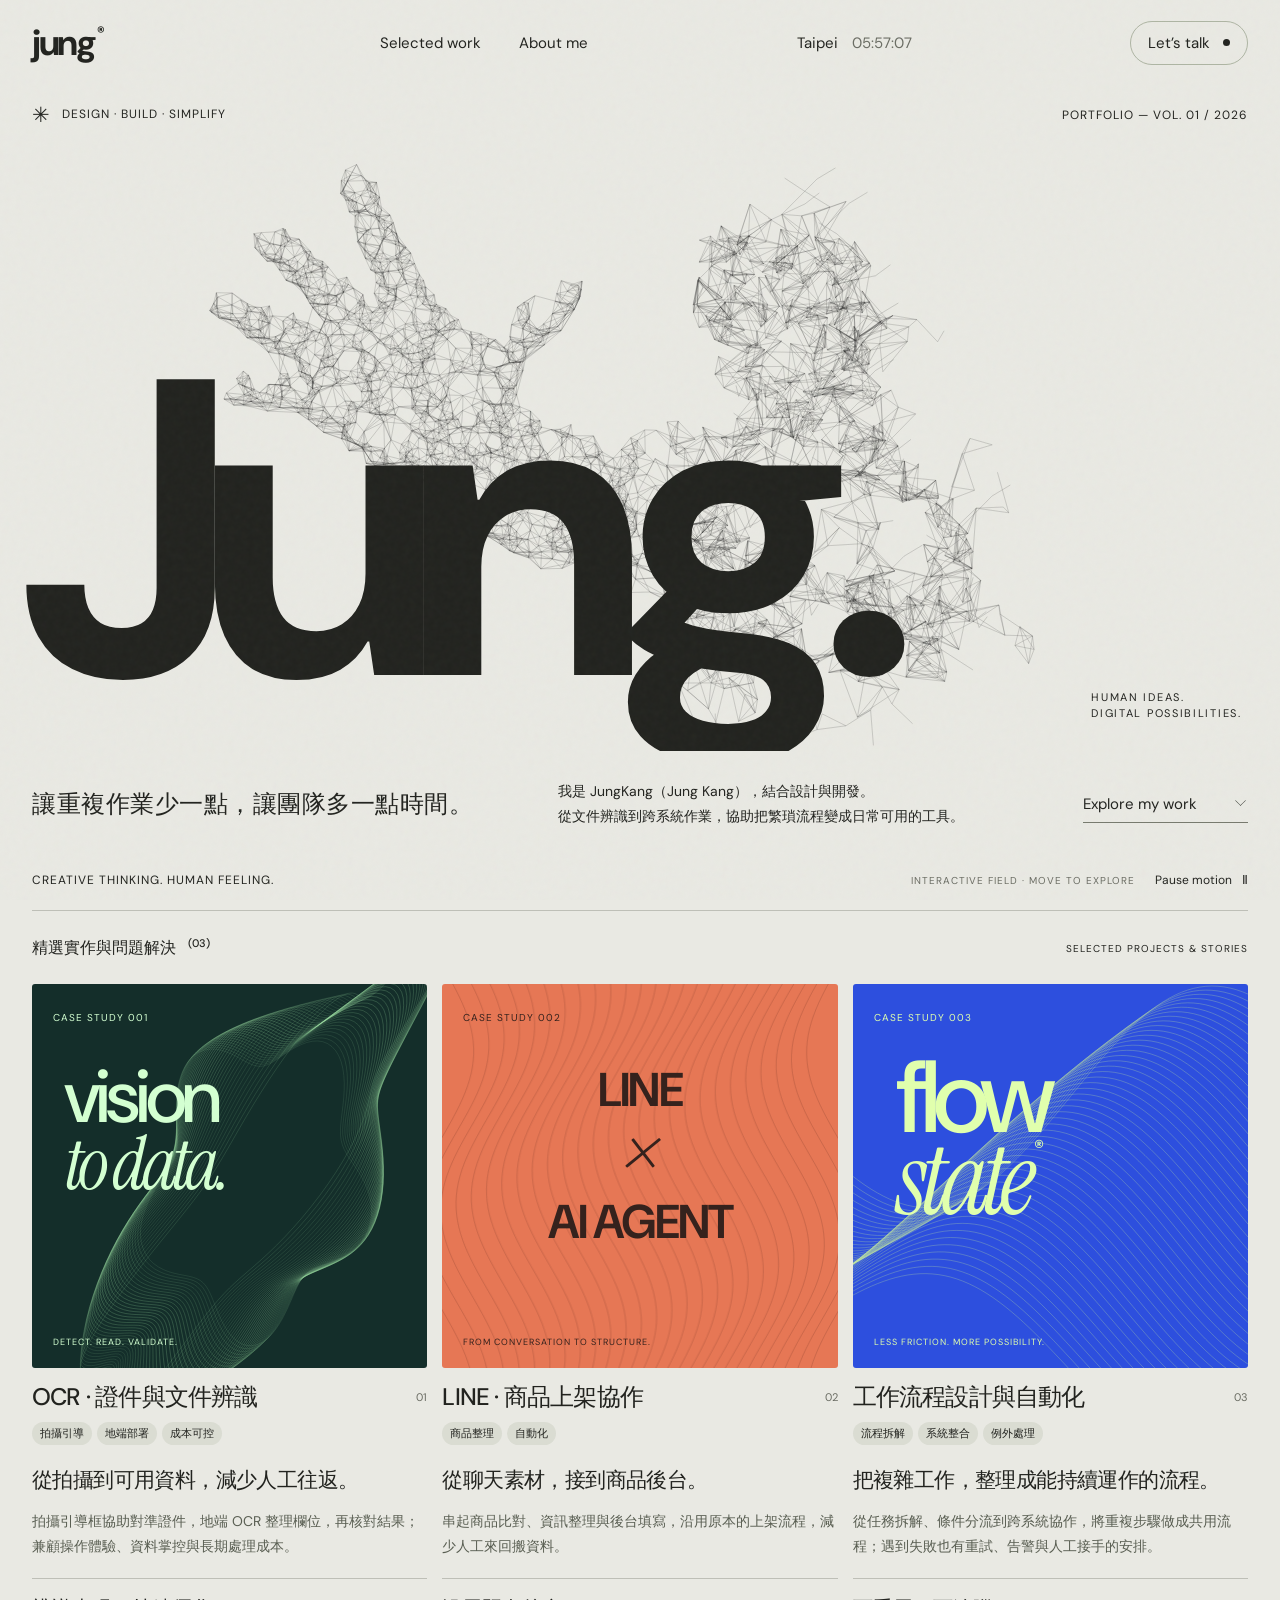
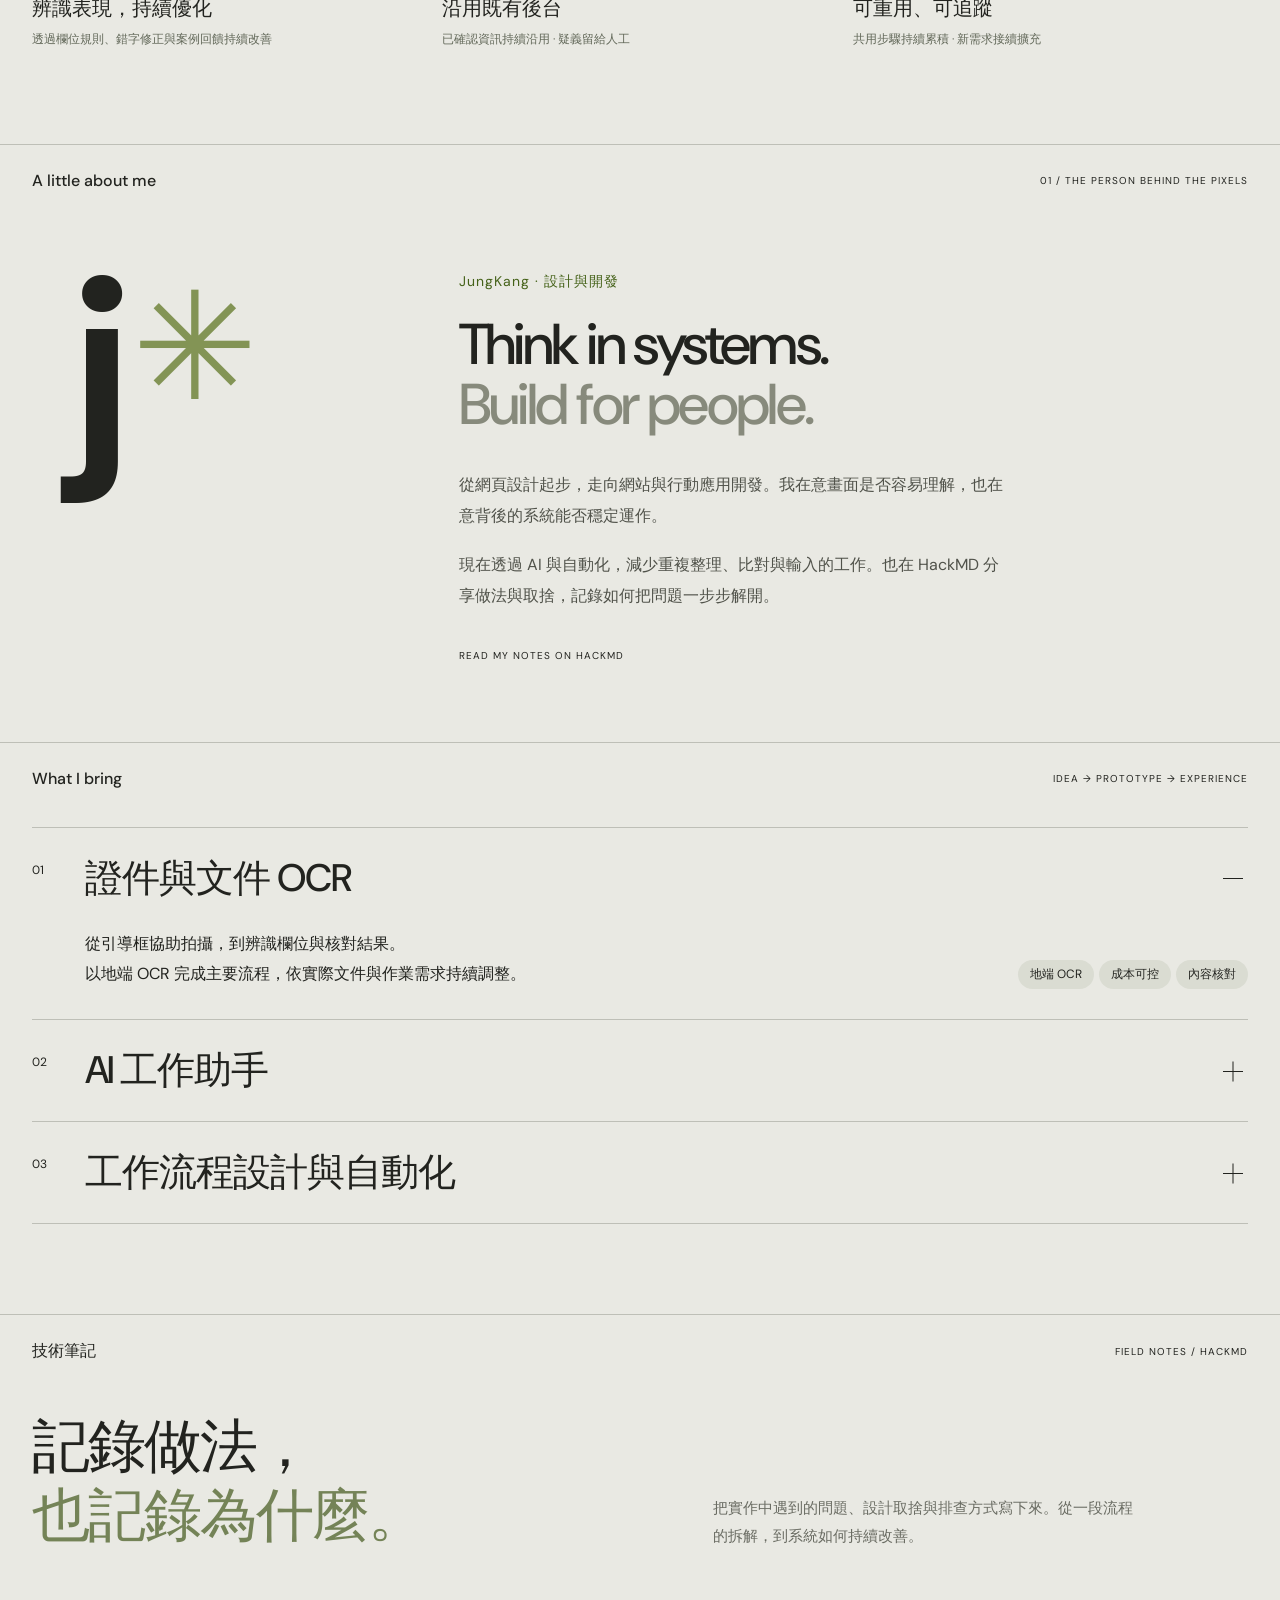
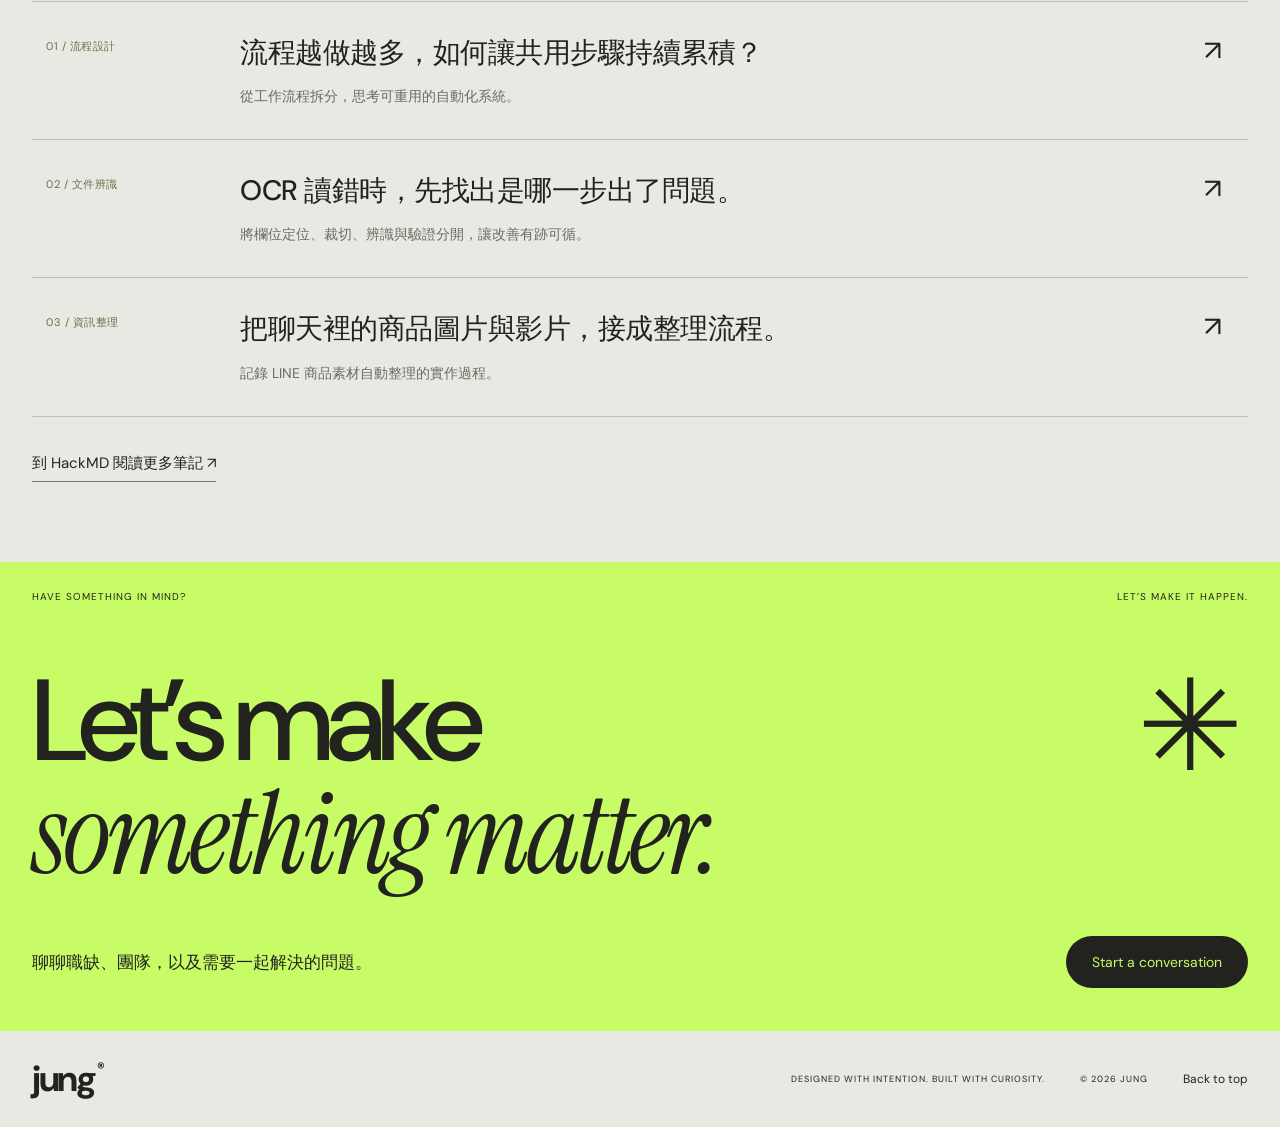
==== commit f5a5b910: "Restore original three-column featured work layout" ====
--- a/index.html
+++ b/index.html
@@ -18,14 +18,14 @@
 <meta name="twitter:description" content="JungKang（Jung Kang），結合設計與開發，提供工作流程自動化、RPA、地端證件與文件 OCR、網站與應用開發。從友善操作到跨系統整合，讓重複作業少一點。">
 <script type="application/ld+json">{"@context": "https://schema.org", "@graph": [{"@type": "Person", "@id": "https://jungkang0911.github.io/#person", "name": "JungKang", "alternateName": ["Jung Kang", "jungkang"], "url": "https://jungkang0911.github.io/", "sameAs": ["https://hackmd.io/@jungkang"]}, {"@type": "WebSite", "@id": "https://jungkang0911.github.io/#website", "url": "https://jungkang0911.github.io/", "name": "JungKang 個人作品集", "alternateName": ["JungKang", "jungkang"], "inLanguage": "zh-Hant", "publisher": {"@id": "https://jungkang0911.github.io/#person"}}, {"@type": "ProfilePage", "@id": "https://jungkang0911.github.io/#webpage", "url": "https://jungkang0911.github.io/", "name": "JungKang 個人作品集｜流程自動化、OCR 與網站開發", "description": "JungKang（Jung Kang），結合設計與開發，提供工作流程自動化、RPA、地端證件與文件 OCR、網站與應用開發。從友善操作到跨系統整合，讓重複作業少一點。", "inLanguage": "zh-Hant", "isPartOf": {"@id": "https://jungkang0911.github.io/#website"}, "mainEntity": {"@id": "https://jungkang0911.github.io/#person"}}]}</script>
 <link rel="icon" type="image/svg+xml" href="data:image/svg+xml,%3Csvg xmlns='http://www.w3.org/2000/svg' viewBox='0 0 64 64'%3E%3Crect width='64' height='64' rx='12' fill='%23ccff5f'/%3E%3Cpath d='M41 14v25c0 17-24 17-24 0' stroke='%23191919' stroke-width='9' fill='none'/%3E%3C/svg%3E">
-<link rel="stylesheet" href="style.css"><link rel="stylesheet" href="agent.css?v=20261003-horizontal">
+<link rel="stylesheet" href="style.css"><link rel="stylesheet" href="agent.css?v=20261003-original-cards">
 </head>
 <body>
 <a class="skip" href="#main">跳至主要內容</a>
 <header><a class="logo" href="#" aria-label="JUNG 首頁">jung<span>®</span></a><nav aria-label="主要導覽"><a href="#work">Selected work</a><a href="#about">About me</a></nav><div class="location">Taipei <time id="clock">—</time></div><button class="contact-link" data-contact>Let’s talk <span class="dot"></span></button></header>
 <main id="main">
 <section class="hero" aria-labelledby="hero-title"><canvas id="hero-art" aria-hidden="true"></canvas><div class="hero-top"><div class="eyebrow"><span class="tiny-star">✳</span> DESIGN · BUILD · SIMPLIFY</div><span class="edition">PORTFOLIO — VOL. 01 / 2026</span></div><div class="human-hero"><canvas id="human-art" aria-label="真人比例的線網人形伸出手，線條緩慢聚合與散開"></canvas><h1 id="hero-title">Jung<span>.</span></h1><span class="human-caption">HUMAN IDEAS.<br>DIGITAL POSSIBILITIES.</span></div><div class="human-intro"><p>讓重複作業少一點，讓團隊多一點時間。</p><p>我是 JungKang（Jung Kang），結合設計與開發。<br>從文件辨識到跨系統作業，協助把繁瑣流程變成日常可用的工具。</p><a class="text-link" href="#work">Explore my work <span class="line-icon"></span></a></div><div class="hero-bottom"><span>CREATIVE THINKING. HUMAN FEELING.</span><div class="motion-tools"><span class="motion-hint">INTERACTIVE FIELD · MOVE TO EXPLORE</span><button id="motion-toggle" aria-pressed="false" aria-label="暫停動畫">Pause motion <span>Ⅱ</span></button></div></div></section>
-<section id="work" class="work section"><div class="section-bar"><h2>精選實作與問題解決 <sup>(03)</sup></h2><span>SELECTED PROJECTS & STORIES</span></div><div class="work-controls"><span>左右滑動，探索實作</span><button type="button" data-work-prev aria-label="上一個實作" aria-controls="work-track">←</button><button type="button" data-work-next aria-label="下一個實作" aria-controls="work-track">→</button></div><div class="projects" id="work-track" role="region" aria-label="精選實作，可左右滑動" tabindex="0">
+<section id="work" class="work section"><div class="section-bar"><h2>精選實作與問題解決 <sup>(03)</sup></h2><span>SELECTED PROJECTS & STORIES</span></div><div class="projects">
 <button class="project" data-project="0" aria-label="查看 OCR 證件與文件辨識案例"><div class="project-art garden"><canvas data-art="garden" aria-hidden="true"></canvas><span class="art-label">CASE STUDY 001</span><div class="art-title">vision<br><em>to data.</em></div><span class="art-footer">DETECT. READ. VALIDATE.</span><span class="project-open">View project</span></div><div class="project-info"><h3>OCR · 證件與文件辨識</h3><span>01</span></div><div class="tags"><span>拍攝引導</span><span>地端部署</span><span>成本可控</span></div><strong class="project-promise">從拍攝到可用資料，減少人工往返。</strong><p class="project-outcome">拍攝引導框協助對準證件，地端 OCR 整理欄位，再核對結果；兼顧操作體驗、資料掌控與長期處理成本。</p><div class="project-evidence"><b>辨識表現，持續優化</b><span>透過欄位規則、錯字修正與案例回饋持續改善</span></div></button>
 <button class="project" data-project="1" aria-label="查看 LINE 商品整理案例"><div class="project-art human"><canvas data-art="human" aria-hidden="true"></canvas><span class="art-label">CASE STUDY 002</span><div class="art-title human-title">LINE<br><i>×</i><br>AI AGENT</div><span class="art-footer">FROM CONVERSATION TO STRUCTURE.</span><span class="project-open">View project</span></div><div class="project-info"><h3>LINE · 商品上架協作</h3><span>02</span></div><div class="tags"><span>商品整理</span><span>自動化</span></div><strong class="project-promise">從聊天素材，接到商品後台。</strong><p class="project-outcome">串起商品比對、資訊整理與後台填寫，沿用原本的上架流程，減少人工來回搬資料。</p><div class="project-evidence"><b>沿用既有後台</b><span>已確認資訊持續沿用 · 疑義留給人工</span></div></button>
 <button class="project" data-project="2" aria-label="查看流程自動化案例"><div class="project-art flow"><canvas data-art="flow" aria-hidden="true"></canvas><span class="art-label">CASE STUDY 003</span><div class="art-title flow-title">flow<br><em>state</em><span>®</span></div><span class="art-footer">LESS FRICTION. MORE POSSIBILITY.</span><span class="project-open">View project</span></div><div class="project-info"><h3>工作流程設計與自動化</h3><span>03</span></div><div class="tags"><span>流程拆解</span><span>系統整合</span><span>例外處理</span></div><strong class="project-promise">把複雜工作，整理成能持續運作的流程。</strong><p class="project-outcome">從任務拆解、條件分流到跨系統協作，將重複步驟做成共用流程；遇到失敗也有重試、告警與人工接手的安排。</p><div class="project-evidence"><b>可重用、可追蹤</b><span>共用步驟持續累積 · 新需求接續擴充</span></div></button>
@@ -40,4 +40,4 @@
 </main><footer><a class="logo" href="#">jung<span>®</span></a><span>DESIGNED WITH INTENTION. BUILT WITH CURIOSITY.</span><span>© 2026 JUNG</span><a href="#">Back to top</a></footer>
 <dialog id="project-dialog" aria-labelledby="project-title"><button class="close" data-close aria-label="關閉作品介紹">×</button><span class="eyebrow">SELECTED CASE STUDY / <span id="project-number"></span></span><h2 id="project-title"></h2><p id="project-description"></p><div id="project-advantages" class="project-advantages"></div><p id="project-proof" class="project-proof"></p><div class="detail-grid"><div><span>如何做到</span><p id="project-idea"></p></div><div><span>適合什麼需求</span><p id="project-experience"></p></div></div><a id="project-source" class="text-link" target="_blank" rel="noopener noreferrer">閱讀完整實作紀錄</a><p class="prototype-note">內容摘要自 jungkang 的公開技術筆記 · 封面為動態視覺設計</p></dialog>
 <dialog id="contact-dialog" aria-labelledby="contact-title"><button class="close" data-close aria-label="關閉聯絡視窗">×</button><span class="eyebrow">LET’S CONNECT</span><h2 id="contact-title">Hello, <em>possibility.</em></h2><p>正在尋找能結合設計、開發與流程整合的夥伴嗎？歡迎聊聊職缺、團隊需求，以及我能參與的產品。</p><a class="text-link contact-placeholder" href="mailto:jungkang0911@gmail.com">jungkang0911@gmail.com</a><div class="contact-social"><a href="https://hackmd.io/@jungkang" target="_blank" rel="noopener noreferrer">HackMD</a><button id="copy-email">複製 Email</button><span id="copy-status" role="status"></span></div><p class="prototype-note">歡迎聊聊文件處理、商品資料整理、RPA 與跨系統流程改善。</p></dialog>
-<script src="main.js?v=20261003-horizontal"></script><script src="human.js"></script></body></html>
+<script src="main.js?v=20261003-original-cards"></script><script src="human.js"></script></body></html>
--- a/agent.css
+++ b/agent.css
@@ -16,14 +16,10 @@
 .project-advantages:has(>div:nth-child(4)){grid-template-columns:repeat(2,minmax(0,1fr))}@media(max-width:640px){.project-advantages:has(>div:nth-child(4)){grid-template-columns:1fr}}
 
 .build-intro{display:grid;grid-template-columns:1.2fr 1fr;align-items:end;gap:40px;margin:55px 0}.build-intro h2{font-size:clamp(38px,5vw,76px);font-weight:500;letter-spacing:-2px;line-height:1.15;margin:0}.build-intro h2 em{font-style:normal;color:#748357}.engineering .build-intro p{margin:0;max-width:420px}.build-case{display:grid;grid-template-columns:1fr 1.3fr;gap:65px;border-top:1px solid var(--line);padding:42px 0 48px}.build-heading{position:relative}.build-state{display:block;font-size:12px;color:#526538;margin:20px 0 10px}.engineering .build-heading h3{font-size:clamp(28px,3vw,44px);letter-spacing:-1px;margin:0 0 20px}.engineering .build-lead{font-size:20px;color:var(--ink);line-height:1.6;max-width:350px}.build-detail dl{margin:0;display:grid;grid-template-columns:100px 1fr;gap:22px 20px}.build-detail dt{font-size:12px;color:#657449;padding-top:4px}.build-detail dd{margin:0;font-size:15px;line-height:1.85;color:#50524a}.build-flow{display:flex;flex-wrap:wrap;align-items:center;gap:12px;padding:20px 0;margin-top:14px}.build-flow span{font-size:12px;padding:8px 12px;border:1px solid #adb69e;border-radius:3px}.build-flow b{font-weight:400;color:#798766}.build-detail .text-link{font-size:13px}.product-builds{margin-bottom:65px}.build-case:hover .build-flow span{border-color:#718643;background:#dce7c9}.build-flow span{transition:background .3s,border-color .3s}@media(max-width:640px){.build-intro{grid-template-columns:1fr;gap:24px;margin:32px 0}.build-case{grid-template-columns:1fr;gap:18px;padding:30px 0}.build-detail dl{grid-template-columns:1fr;gap:8px}.build-detail dd{margin-bottom:12px}.build-flow{gap:7px}.build-flow span{padding:7px 8px}.engineering .build-lead{font-size:18px}.product-builds{margin-bottom:35px}}
-/* Read cases sequentially with the page's natural vertical scroll. */
-.projects{grid-template-columns:1fr;gap:0}.project{display:grid;grid-template-columns:1fr 1fr;column-gap:48px;padding:36px 0;border-top:1px solid var(--line);align-content:start}.project-art{grid-column:1;grid-row:1 / 6;height:390px}.project-info{grid-column:2;margin:8px 0 15px;align-self:start}.project .tags,.project-promise,.project-outcome,.project-evidence{grid-column:2}.project-info h3{font-size:clamp(23px,2.6vw,36px)}.project-promise{margin-top:24px}.project-evidence{align-self:end;margin-top:24px}.project .art-title{font-size:80px}.project .human-title{font-size:52px}.project .flow-title{font-size:110px}.project-open{transform:none}.work{padding-bottom:65px}@media(max-width:640px){.project{grid-template-columns:1fr;padding:26px 0;gap:0}.project-art{grid-column:1;grid-row:auto;height:340px;margin-bottom:20px}.project-info,.project .tags,.project-promise,.project-outcome,.project-evidence{grid-column:1}.project-info h3{font-size:24px}}
 /* Product stories: graphic cover, concise introduction, expandable evidence. */
 .product-builds{display:grid;gap:28px}.build-case{grid-template-columns:1fr 1.15fr;gap:0 42px;border:1px solid var(--line);padding:0 34px 0 0;border-radius:6px;overflow:hidden;align-items:start;background:#eeeee8}.build-visual{grid-column:1;grid-row:1 / 3;align-self:stretch;min-height:390px;padding:24px;position:relative;display:flex;flex-direction:column;justify-content:space-between;overflow:hidden;background:#253c36;color:#d2e8bd}.visual-2{background:#d9dded;color:#334363}.visual-3{background:#ead8c6;color:#70412a}.visual-index{font-size:10px;letter-spacing:1.7px}.build-visual svg{width:90%;max-height:235px;align-self:center;transition:transform .65s ease;opacity:.8}.build-visual strong{font-family:'Instrument Serif',Georgia,serif;font-size:clamp(55px,7vw,106px);font-weight:400;font-style:italic;letter-spacing:-4px;line-height:1;margin:0 0 22px}.visual-caption{display:flex;justify-content:space-between;gap:12px;font-size:10px;letter-spacing:.5px;opacity:.75}.build-case:hover .build-visual svg{transform:translateY(-5px) rotate(-2deg)}.build-heading{grid-column:2;padding-top:30px}.build-heading .eyebrow{font-size:10px;color:var(--muted)}.build-state{display:table;font-size:10px;padding:5px 9px;border:1px solid #bcc6ad;border-radius:20px;margin:17px 0}.engineering .build-heading h3{font-size:clamp(26px,2.9vw,40px);margin:0 0 14px}.engineering .build-lead{font-size:17px;max-width:380px;line-height:1.7;margin:0 0 24px}.build-detail{grid-column:2;padding-bottom:25px;min-width:0}.build-more,.build-more:last-child{border:0;border-top:1px solid var(--line)}.build-more summary{font-size:13px;padding:16px 0;gap:12px;justify-content:space-between;transition:color .2s}.build-more summary:is(:hover,:focus-visible){color:#456219}.build-more summary span{font-size:20px;transition:transform .2s}.build-more[open] summary span{transform:rotate(45deg)}.build-more dl{grid-template-columns:1fr;gap:7px;padding:8px 0 18px}.build-more dd{font-size:14px;margin-bottom:12px}.build-flow{margin:0;padding:10px 0 0;gap:8px}.build-flow span{font-size:10px;padding:6px 8px}.build-flow b{font-size:12px}@media(max-width:760px){.build-case{grid-template-columns:1fr;gap:0;padding:0}.build-visual{grid-column:1;grid-row:auto;min-height:330px;padding:22px}.build-visual svg{max-height:170px}.build-visual strong{font-size:72px}.build-heading,.build-detail{grid-column:1;padding-left:24px;padding-right:24px}.build-heading{padding-top:25px}.build-detail{padding-bottom:25px}.build-intro{grid-template-columns:1fr;gap:20px}.engineering .build-lead{max-width:none}}
 .build-case{grid-template-columns:1.2fr 1fr}.build-visual{min-height:365px;padding:20px;background:#dfe5ee;color:#344865;gap:18px}.visual-2{background:#25291f;color:#e6dfbd}.visual-3{background:#eaded6;color:#663c31}.product-image-link{display:block;width:100%;overflow:hidden;border-radius:3px;box-shadow:0 12px 28px #0002;line-height:0}.product-image-link img{display:block;width:100%;height:265px;object-fit:cover;object-position:top;transition:transform .5s ease}.visual-1 .product-image-link img{object-fit:contain;background:#f5f6fb}.product-image-link:is(:hover,:focus-visible) img{transform:scale(1.025)}.visual-caption{line-height:1.5}@media(max-width:760px){.build-case{grid-template-columns:1fr}.build-visual{min-height:0}.product-image-link img{height:230px}}
 .notes{position:relative;border-top:1px solid var(--line);padding-bottom:80px}.notes-anchor{position:absolute;top:0}.notes-intro{display:grid;grid-template-columns:1.2fr 1fr;gap:40px;align-items:end;margin:50px 0}.notes-intro h2{font-size:clamp(36px,4.5vw,65px);font-weight:500;line-height:1.2;letter-spacing:-2px;margin:0}.notes-intro h2 span{color:#748357}.notes-intro p{font-size:15px;line-height:1.9;color:var(--muted);max-width:420px;margin:0}.note-row{display:grid;grid-template-columns:170px 1fr 44px;gap:24px;align-items:start;padding:30px 14px;border-top:1px solid var(--line);transition:background .25s ease}.note-row:last-child{border-bottom:1px solid var(--line)}.note-topic{font-size:11px;letter-spacing:.5px;color:#657449;padding-top:7px}.note-row h3{font-size:clamp(20px,2.2vw,30px);font-weight:500;letter-spacing:-.5px;line-height:1.5;margin:0 0 10px}.note-row p{font-size:14px;line-height:1.8;color:var(--muted);margin:0}.note-arrow{font-size:28px;text-align:center;transition:transform .25s ease}.note-row:is(:hover,:focus-visible){background:#dce9ca;text-decoration:none}.note-row:is(:hover,:focus-visible) .note-arrow{transform:translate(3px,-3px)}.notes-all{margin-top:28px}@media(max-width:640px){.notes{padding-bottom:50px}.notes-intro{grid-template-columns:1fr;gap:22px;margin:30px 0}.note-row{grid-template-columns:1fr 30px;gap:10px;padding:23px 8px}.note-topic{grid-column:1}.note-row>div{grid-column:1}.note-arrow{grid-column:2;grid-row:2}.note-row h3{font-size:21px}}
-/* Horizontal case browsing with a visible next-card edge. */
-.work-controls{display:flex;align-items:center;justify-content:flex-end;gap:10px;margin:-4px 0 20px}.work-controls>span{font-size:11px;color:var(--muted);margin-right:auto}.work-controls button{width:44px;height:44px;border:1px solid var(--line);border-radius:50%;background:transparent;font-size:21px;transition:background .2s}.work-controls button:is(:hover,:focus-visible){background:var(--accent)}.projects{display:flex;gap:28px;overflow-x:auto;scroll-snap-type:x mandatory;scroll-behavior:smooth;scroll-padding-inline:8px;padding:8px 8px 24px;overscroll-behavior-x:contain;scrollbar-width:thin;scrollbar-color:#87966b #daddd1}.project{flex:0 0 86%;min-width:0;scroll-snap-align:start;grid-template-columns:1fr 1fr;column-gap:32px;padding:0;border-top:0}.project-art{height:390px}.project-info h3{font-size:clamp(22px,2.4vw,32px)}@media(max-width:760px){.projects{gap:20px}.project{flex-basis:88%;grid-template-columns:1fr;gap:0}.project-art{grid-column:1;grid-row:auto;height:300px;margin-bottom:20px}.project-info,.project .tags,.project-promise,.project-outcome,.project-evidence{grid-column:1}.project .art-title{font-size:72px}.project .human-title{font-size:48px}.project .flow-title{font-size:100px}.project-info h3{font-size:23px}.work-controls{margin-bottom:14px}}
 /* Interactive surfaces retain the editorial palette. */
 .project-art,.project-info h3,.project-open,.design-archive img,.design-archive span{transition:transform .3s ease,background .25s ease,box-shadow .3s ease,color .25s ease}
 .project:is(:hover,:focus-visible) .project-art{transform:translateY(-4px);box-shadow:0 8px 0 var(--accent)}
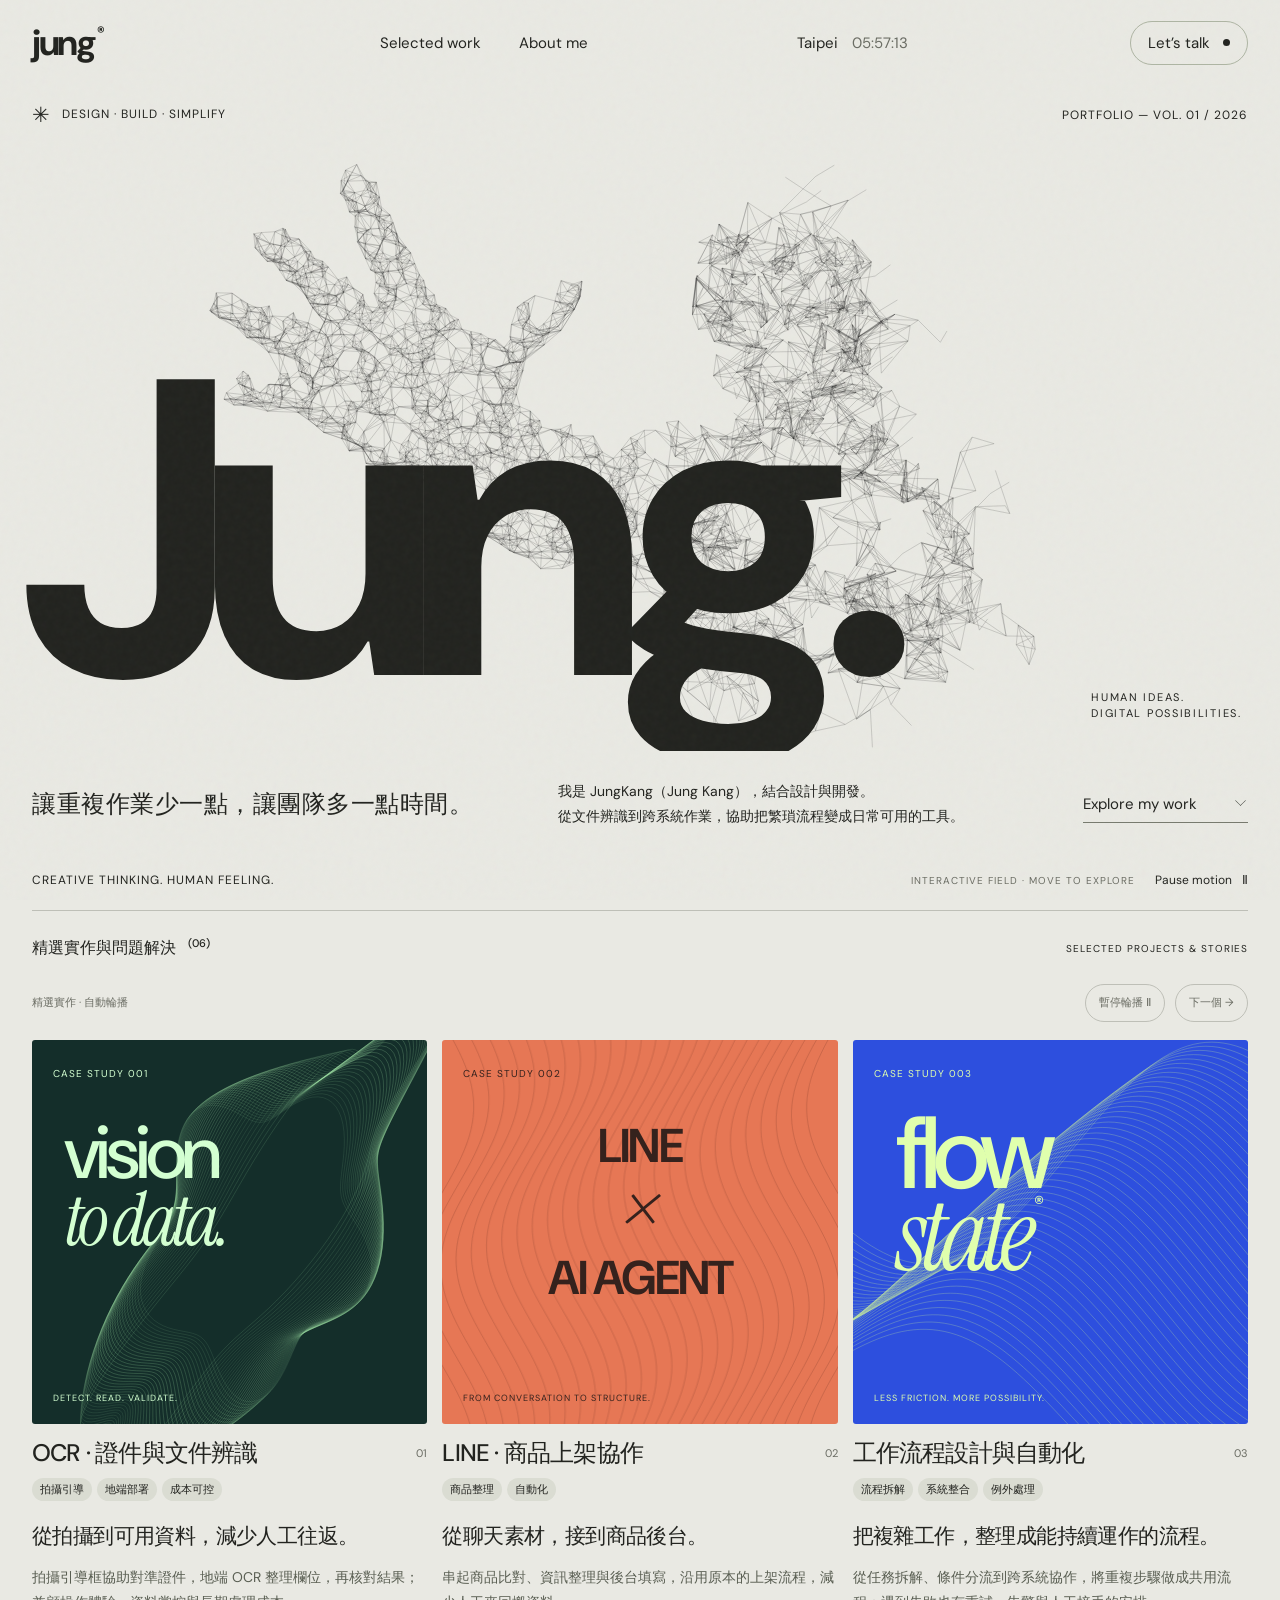
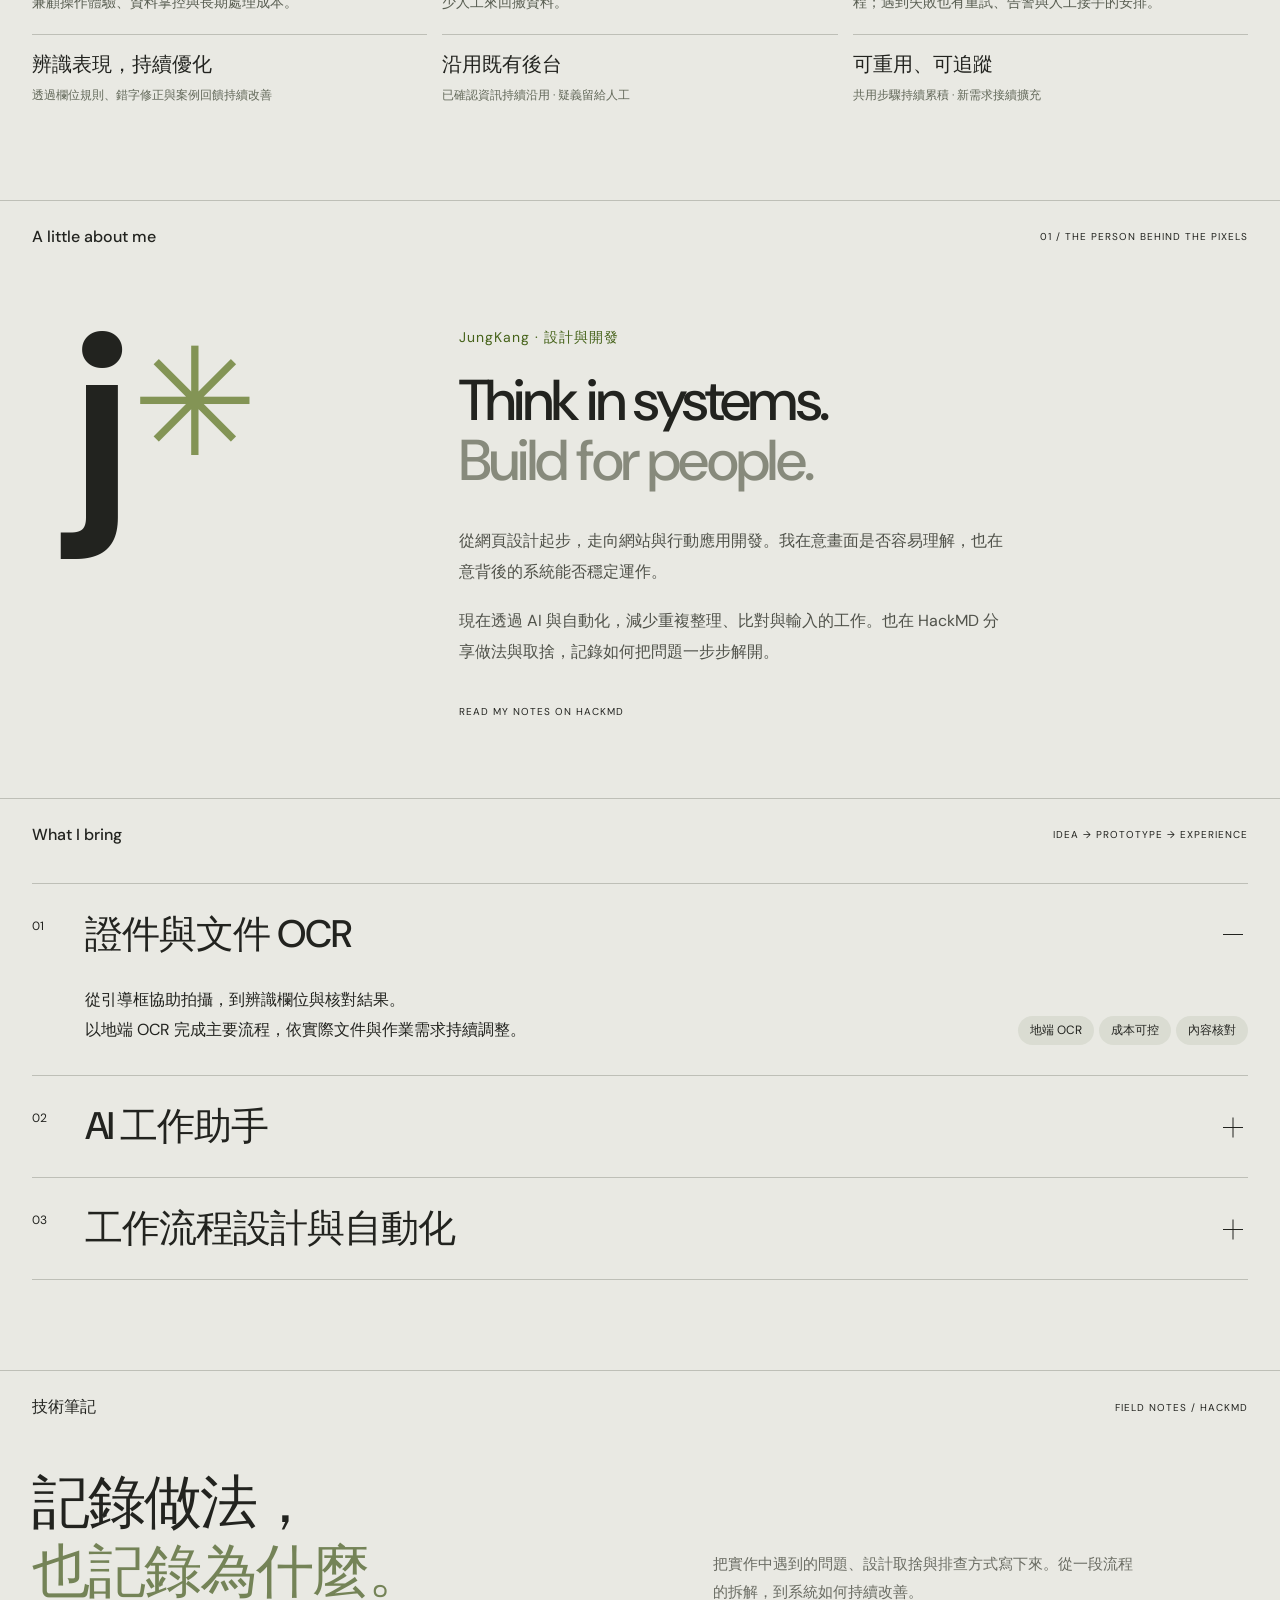
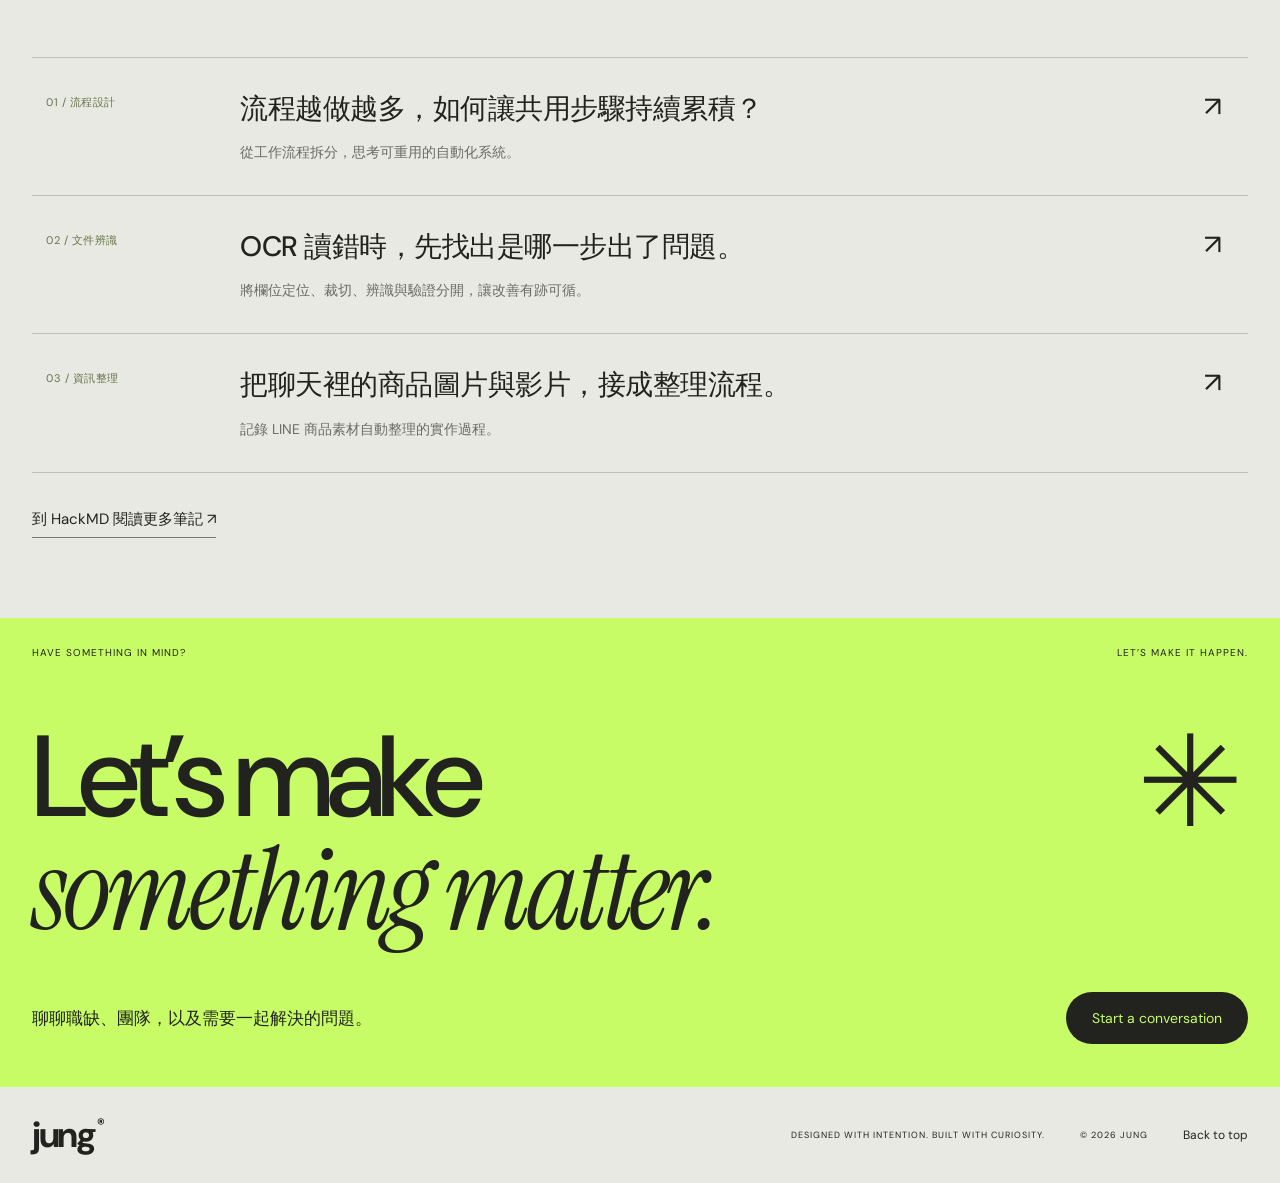
==== commit 5ef1d677: "Add three HackMD cases and automatic card carousel" ====
--- a/index.html
+++ b/index.html
@@ -18,18 +18,18 @@
 <meta name="twitter:description" content="JungKang（Jung Kang），結合設計與開發，提供工作流程自動化、RPA、地端證件與文件 OCR、網站與應用開發。從友善操作到跨系統整合，讓重複作業少一點。">
 <script type="application/ld+json">{"@context": "https://schema.org", "@graph": [{"@type": "Person", "@id": "https://jungkang0911.github.io/#person", "name": "JungKang", "alternateName": ["Jung Kang", "jungkang"], "url": "https://jungkang0911.github.io/", "sameAs": ["https://hackmd.io/@jungkang"]}, {"@type": "WebSite", "@id": "https://jungkang0911.github.io/#website", "url": "https://jungkang0911.github.io/", "name": "JungKang 個人作品集", "alternateName": ["JungKang", "jungkang"], "inLanguage": "zh-Hant", "publisher": {"@id": "https://jungkang0911.github.io/#person"}}, {"@type": "ProfilePage", "@id": "https://jungkang0911.github.io/#webpage", "url": "https://jungkang0911.github.io/", "name": "JungKang 個人作品集｜流程自動化、OCR 與網站開發", "description": "JungKang（Jung Kang），結合設計與開發，提供工作流程自動化、RPA、地端證件與文件 OCR、網站與應用開發。從友善操作到跨系統整合，讓重複作業少一點。", "inLanguage": "zh-Hant", "isPartOf": {"@id": "https://jungkang0911.github.io/#website"}, "mainEntity": {"@id": "https://jungkang0911.github.io/#person"}}]}</script>
 <link rel="icon" type="image/svg+xml" href="data:image/svg+xml,%3Csvg xmlns='http://www.w3.org/2000/svg' viewBox='0 0 64 64'%3E%3Crect width='64' height='64' rx='12' fill='%23ccff5f'/%3E%3Cpath d='M41 14v25c0 17-24 17-24 0' stroke='%23191919' stroke-width='9' fill='none'/%3E%3C/svg%3E">
-<link rel="stylesheet" href="style.css"><link rel="stylesheet" href="agent.css?v=20261003-original-cards">
+<link rel="stylesheet" href="style.css"><link rel="stylesheet" href="agent.css?v=20261003-six-cases">
 </head>
 <body>
 <a class="skip" href="#main">跳至主要內容</a>
 <header><a class="logo" href="#" aria-label="JUNG 首頁">jung<span>®</span></a><nav aria-label="主要導覽"><a href="#work">Selected work</a><a href="#about">About me</a></nav><div class="location">Taipei <time id="clock">—</time></div><button class="contact-link" data-contact>Let’s talk <span class="dot"></span></button></header>
 <main id="main">
 <section class="hero" aria-labelledby="hero-title"><canvas id="hero-art" aria-hidden="true"></canvas><div class="hero-top"><div class="eyebrow"><span class="tiny-star">✳</span> DESIGN · BUILD · SIMPLIFY</div><span class="edition">PORTFOLIO — VOL. 01 / 2026</span></div><div class="human-hero"><canvas id="human-art" aria-label="真人比例的線網人形伸出手，線條緩慢聚合與散開"></canvas><h1 id="hero-title">Jung<span>.</span></h1><span class="human-caption">HUMAN IDEAS.<br>DIGITAL POSSIBILITIES.</span></div><div class="human-intro"><p>讓重複作業少一點，讓團隊多一點時間。</p><p>我是 JungKang（Jung Kang），結合設計與開發。<br>從文件辨識到跨系統作業，協助把繁瑣流程變成日常可用的工具。</p><a class="text-link" href="#work">Explore my work <span class="line-icon"></span></a></div><div class="hero-bottom"><span>CREATIVE THINKING. HUMAN FEELING.</span><div class="motion-tools"><span class="motion-hint">INTERACTIVE FIELD · MOVE TO EXPLORE</span><button id="motion-toggle" aria-pressed="false" aria-label="暫停動畫">Pause motion <span>Ⅱ</span></button></div></div></section>
-<section id="work" class="work section"><div class="section-bar"><h2>精選實作與問題解決 <sup>(03)</sup></h2><span>SELECTED PROJECTS & STORIES</span></div><div class="projects">
+<section id="work" class="work section"><div class="section-bar"><h2>精選實作與問題解決 <sup>(06)</sup></h2><span>SELECTED PROJECTS & STORIES</span></div><div class="work-playback"><span>精選實作 · 自動輪播</span><button id="work-autoplay" type="button" aria-pressed="false">暫停輪播 Ⅱ</button><button id="work-next" type="button" aria-label="下一個實作">下一個 →</button></div><div class="projects">
 <button class="project" data-project="0" aria-label="查看 OCR 證件與文件辨識案例"><div class="project-art garden"><canvas data-art="garden" aria-hidden="true"></canvas><span class="art-label">CASE STUDY 001</span><div class="art-title">vision<br><em>to data.</em></div><span class="art-footer">DETECT. READ. VALIDATE.</span><span class="project-open">View project</span></div><div class="project-info"><h3>OCR · 證件與文件辨識</h3><span>01</span></div><div class="tags"><span>拍攝引導</span><span>地端部署</span><span>成本可控</span></div><strong class="project-promise">從拍攝到可用資料，減少人工往返。</strong><p class="project-outcome">拍攝引導框協助對準證件，地端 OCR 整理欄位，再核對結果；兼顧操作體驗、資料掌控與長期處理成本。</p><div class="project-evidence"><b>辨識表現，持續優化</b><span>透過欄位規則、錯字修正與案例回饋持續改善</span></div></button>
 <button class="project" data-project="1" aria-label="查看 LINE 商品整理案例"><div class="project-art human"><canvas data-art="human" aria-hidden="true"></canvas><span class="art-label">CASE STUDY 002</span><div class="art-title human-title">LINE<br><i>×</i><br>AI AGENT</div><span class="art-footer">FROM CONVERSATION TO STRUCTURE.</span><span class="project-open">View project</span></div><div class="project-info"><h3>LINE · 商品上架協作</h3><span>02</span></div><div class="tags"><span>商品整理</span><span>自動化</span></div><strong class="project-promise">從聊天素材，接到商品後台。</strong><p class="project-outcome">串起商品比對、資訊整理與後台填寫，沿用原本的上架流程，減少人工來回搬資料。</p><div class="project-evidence"><b>沿用既有後台</b><span>已確認資訊持續沿用 · 疑義留給人工</span></div></button>
 <button class="project" data-project="2" aria-label="查看流程自動化案例"><div class="project-art flow"><canvas data-art="flow" aria-hidden="true"></canvas><span class="art-label">CASE STUDY 003</span><div class="art-title flow-title">flow<br><em>state</em><span>®</span></div><span class="art-footer">LESS FRICTION. MORE POSSIBILITY.</span><span class="project-open">View project</span></div><div class="project-info"><h3>工作流程設計與自動化</h3><span>03</span></div><div class="tags"><span>流程拆解</span><span>系統整合</span><span>例外處理</span></div><strong class="project-promise">把複雜工作，整理成能持續運作的流程。</strong><p class="project-outcome">從任務拆解、條件分流到跨系統協作，將重複步驟做成共用流程；遇到失敗也有重試、告警與人工接手的安排。</p><div class="project-evidence"><b>可重用、可追蹤</b><span>共用步驟持續累積 · 新需求接續擴充</span></div></button>
-</div></section>
+<button class="project" data-project="3" aria-label="查看AI · 既有文件整合實作"><div class="project-art garden extra-art"><canvas data-art="garden" aria-hidden="true"></canvas><span class="art-label">FIELD NOTE 004</span><div class="art-title">read<br><em>with context.</em></div><span class="art-footer">INTEGRATE. VERIFY. REFINE.</span><span class="project-open">View note</span></div><div class="project-info"><h3>AI · 既有文件整合</h3><span>04</span></div><div class="tags"><span>文件整合</span><span>來源核對</span></div><strong class="project-promise">讓回答有來源，讓文件留在原處。</strong><p class="project-outcome">讓 AI 讀取既有 Wiki，整理操作步驟與跨頁差異，保留回答來源。</p><div class="project-evidence"><b>沿用原文件</b><span>文件繼續在既有 Wiki 維護。</span></div></button><button class="project" data-project="4" aria-label="查看文稿 · 自動配音流程實作"><div class="project-art human extra-art"><canvas data-art="human" aria-hidden="true"></canvas><span class="art-label">FIELD NOTE 005</span><div class="art-title">words<br><em>to voice.</em></div><span class="art-footer">INTEGRATE. VERIFY. REFINE.</span><span class="project-open">View note</span></div><div class="project-info"><h3>文稿 · 自動配音流程</h3><span>05</span></div><div class="tags"><span>音訊處理</span><span>跨服務整合</span></div><strong class="project-promise">從一段文稿，到可播放的音檔。</strong><p class="project-outcome">將 Notion 文稿接到語音生成與檔案保存，處理音訊格式與來源對應。</p><div class="project-evidence"><b>串起文稿與音檔</b><span>從讀取文稿到保存音訊。</span></div></button><button class="project" data-project="5" aria-label="查看監控 · 舊系統相容性實作"><div class="project-art flow extra-art"><canvas data-art="flow" aria-hidden="true"></canvas><span class="art-label">FIELD NOTE 006</span><div class="art-title">check<br><em>the edges.</em></div><span class="art-footer">INTEGRATE. VERIFY. REFINE.</span><span class="project-open">View note</span></div><div class="project-info"><h3>監控 · 舊系統相容性</h3><span>06</span></div><div class="tags"><span>健康監控</span><span>問題排查</span></div><strong class="project-promise">服務正常，也要看使用端能否連上。</strong><p class="project-outcome">在網站健康監控之外，加入貼近舊 Windows 使用環境的探針。</p><div class="project-evidence"><b>從使用端觀察</b><span>補看舊 Windows 的連線表現。</span></div></button></div></section>
 <section id="about" class="about section"><div class="section-bar"><h2>A little about me</h2><span>01 / THE PERSON BEHIND THE PIXELS</span></div><div class="about-grid"><div class="about-mark" aria-hidden="true">j<span>✳</span></div><div><p class="brand-name">JungKang · 設計與開發</p><h2>Think in systems.<br><span class="muted">Build for people.</span></h2><p>從網頁設計起步，走向網站與行動應用開發。我在意畫面是否容易理解，也在意背後的系統能否穩定運作。</p><p>現在透過 AI 與自動化，減少重複整理、比對與輸入的工作。也在 HackMD 分享做法與取捨，記錄如何把問題一步步解開。</p><div class="about-note"><a href="https://hackmd.io/@jungkang" target="_blank" rel="noopener noreferrer">READ MY NOTES ON HACKMD</a></div></div></div></section>
 <section id="expertise" class="expertise section"><div class="section-bar"><h2>What I bring</h2><span>IDEA → PROTOTYPE → EXPERIENCE</span></div><details open><summary><span class="row-number">01</span><h3>證件與文件 OCR</h3><span class="expand"></span></summary><div class="service-body"><p>從引導框協助拍攝，到辨識欄位與核對結果。<br>以地端 OCR 完成主要流程，依實際文件與作業需求持續調整。</p><div class="tags"><span>地端 OCR</span><span>成本可控</span><span>內容核對</span></div></div></details><details><summary><span class="row-number">02</span><h3>AI 工作助手</h3><span class="expand"></span></summary><div class="service-body"><p>讓 AI 協助閱讀、分類與比對零散資訊。<br>整理後接回原本的工作流程，減少反覆查找與輸入。</p><div class="tags"><span>資訊整理</span><span>工具串接</span><span>自動化</span></div></div></details><details><summary><span class="row-number">03</span><h3>工作流程設計與自動化</h3><span class="expand"></span></summary><div class="service-body"><p>先釐清任務、條件與例外，再把不同系統串成清楚的工作流程。<br>共通步驟可重用，進度能追蹤；需要畫面操作的環節再搭配 RPA。</p><div class="tags"><span>可重用流程</span><span>跨系統協作</span><span>失敗恢復</span></div></div></details></section>
 <section id="notes" class="notes section"><span id="products" class="notes-anchor" aria-hidden="true"></span><div class="section-bar"><h2>技術筆記</h2><span>FIELD NOTES / HACKMD</span></div><div class="notes-intro"><h2>記錄做法，<br><span>也記錄為什麼。</span></h2><p>把實作中遇到的問題、設計取捨與排查方式寫下來。從一段流程的拆解，到系統如何持續改善。</p></div><div class="note-list">
@@ -40,4 +40,4 @@
 </main><footer><a class="logo" href="#">jung<span>®</span></a><span>DESIGNED WITH INTENTION. BUILT WITH CURIOSITY.</span><span>© 2026 JUNG</span><a href="#">Back to top</a></footer>
 <dialog id="project-dialog" aria-labelledby="project-title"><button class="close" data-close aria-label="關閉作品介紹">×</button><span class="eyebrow">SELECTED CASE STUDY / <span id="project-number"></span></span><h2 id="project-title"></h2><p id="project-description"></p><div id="project-advantages" class="project-advantages"></div><p id="project-proof" class="project-proof"></p><div class="detail-grid"><div><span>如何做到</span><p id="project-idea"></p></div><div><span>適合什麼需求</span><p id="project-experience"></p></div></div><a id="project-source" class="text-link" target="_blank" rel="noopener noreferrer">閱讀完整實作紀錄</a><p class="prototype-note">內容摘要自 jungkang 的公開技術筆記 · 封面為動態視覺設計</p></dialog>
 <dialog id="contact-dialog" aria-labelledby="contact-title"><button class="close" data-close aria-label="關閉聯絡視窗">×</button><span class="eyebrow">LET’S CONNECT</span><h2 id="contact-title">Hello, <em>possibility.</em></h2><p>正在尋找能結合設計、開發與流程整合的夥伴嗎？歡迎聊聊職缺、團隊需求，以及我能參與的產品。</p><a class="text-link contact-placeholder" href="mailto:jungkang0911@gmail.com">jungkang0911@gmail.com</a><div class="contact-social"><a href="https://hackmd.io/@jungkang" target="_blank" rel="noopener noreferrer">HackMD</a><button id="copy-email">複製 Email</button><span id="copy-status" role="status"></span></div><p class="prototype-note">歡迎聊聊文件處理、商品資料整理、RPA 與跨系統流程改善。</p></dialog>
-<script src="main.js?v=20261003-original-cards"></script><script src="human.js"></script></body></html>
+<script src="main.js?v=20261003-six-cases"></script><script src="carousel.js"></script><script src="human.js"></script></body></html>
--- a/agent.css
+++ b/agent.css
@@ -20,6 +20,8 @@
 .product-builds{display:grid;gap:28px}.build-case{grid-template-columns:1fr 1.15fr;gap:0 42px;border:1px solid var(--line);padding:0 34px 0 0;border-radius:6px;overflow:hidden;align-items:start;background:#eeeee8}.build-visual{grid-column:1;grid-row:1 / 3;align-self:stretch;min-height:390px;padding:24px;position:relative;display:flex;flex-direction:column;justify-content:space-between;overflow:hidden;background:#253c36;color:#d2e8bd}.visual-2{background:#d9dded;color:#334363}.visual-3{background:#ead8c6;color:#70412a}.visual-index{font-size:10px;letter-spacing:1.7px}.build-visual svg{width:90%;max-height:235px;align-self:center;transition:transform .65s ease;opacity:.8}.build-visual strong{font-family:'Instrument Serif',Georgia,serif;font-size:clamp(55px,7vw,106px);font-weight:400;font-style:italic;letter-spacing:-4px;line-height:1;margin:0 0 22px}.visual-caption{display:flex;justify-content:space-between;gap:12px;font-size:10px;letter-spacing:.5px;opacity:.75}.build-case:hover .build-visual svg{transform:translateY(-5px) rotate(-2deg)}.build-heading{grid-column:2;padding-top:30px}.build-heading .eyebrow{font-size:10px;color:var(--muted)}.build-state{display:table;font-size:10px;padding:5px 9px;border:1px solid #bcc6ad;border-radius:20px;margin:17px 0}.engineering .build-heading h3{font-size:clamp(26px,2.9vw,40px);margin:0 0 14px}.engineering .build-lead{font-size:17px;max-width:380px;line-height:1.7;margin:0 0 24px}.build-detail{grid-column:2;padding-bottom:25px;min-width:0}.build-more,.build-more:last-child{border:0;border-top:1px solid var(--line)}.build-more summary{font-size:13px;padding:16px 0;gap:12px;justify-content:space-between;transition:color .2s}.build-more summary:is(:hover,:focus-visible){color:#456219}.build-more summary span{font-size:20px;transition:transform .2s}.build-more[open] summary span{transform:rotate(45deg)}.build-more dl{grid-template-columns:1fr;gap:7px;padding:8px 0 18px}.build-more dd{font-size:14px;margin-bottom:12px}.build-flow{margin:0;padding:10px 0 0;gap:8px}.build-flow span{font-size:10px;padding:6px 8px}.build-flow b{font-size:12px}@media(max-width:760px){.build-case{grid-template-columns:1fr;gap:0;padding:0}.build-visual{grid-column:1;grid-row:auto;min-height:330px;padding:22px}.build-visual svg{max-height:170px}.build-visual strong{font-size:72px}.build-heading,.build-detail{grid-column:1;padding-left:24px;padding-right:24px}.build-heading{padding-top:25px}.build-detail{padding-bottom:25px}.build-intro{grid-template-columns:1fr;gap:20px}.engineering .build-lead{max-width:none}}
 .build-case{grid-template-columns:1.2fr 1fr}.build-visual{min-height:365px;padding:20px;background:#dfe5ee;color:#344865;gap:18px}.visual-2{background:#25291f;color:#e6dfbd}.visual-3{background:#eaded6;color:#663c31}.product-image-link{display:block;width:100%;overflow:hidden;border-radius:3px;box-shadow:0 12px 28px #0002;line-height:0}.product-image-link img{display:block;width:100%;height:265px;object-fit:cover;object-position:top;transition:transform .5s ease}.visual-1 .product-image-link img{object-fit:contain;background:#f5f6fb}.product-image-link:is(:hover,:focus-visible) img{transform:scale(1.025)}.visual-caption{line-height:1.5}@media(max-width:760px){.build-case{grid-template-columns:1fr}.build-visual{min-height:0}.product-image-link img{height:230px}}
 .notes{position:relative;border-top:1px solid var(--line);padding-bottom:80px}.notes-anchor{position:absolute;top:0}.notes-intro{display:grid;grid-template-columns:1.2fr 1fr;gap:40px;align-items:end;margin:50px 0}.notes-intro h2{font-size:clamp(36px,4.5vw,65px);font-weight:500;line-height:1.2;letter-spacing:-2px;margin:0}.notes-intro h2 span{color:#748357}.notes-intro p{font-size:15px;line-height:1.9;color:var(--muted);max-width:420px;margin:0}.note-row{display:grid;grid-template-columns:170px 1fr 44px;gap:24px;align-items:start;padding:30px 14px;border-top:1px solid var(--line);transition:background .25s ease}.note-row:last-child{border-bottom:1px solid var(--line)}.note-topic{font-size:11px;letter-spacing:.5px;color:#657449;padding-top:7px}.note-row h3{font-size:clamp(20px,2.2vw,30px);font-weight:500;letter-spacing:-.5px;line-height:1.5;margin:0 0 10px}.note-row p{font-size:14px;line-height:1.8;color:var(--muted);margin:0}.note-arrow{font-size:28px;text-align:center;transition:transform .25s ease}.note-row:is(:hover,:focus-visible){background:#dce9ca;text-decoration:none}.note-row:is(:hover,:focus-visible) .note-arrow{transform:translate(3px,-3px)}.notes-all{margin-top:28px}@media(max-width:640px){.notes{padding-bottom:50px}.notes-intro{grid-template-columns:1fr;gap:22px;margin:30px 0}.note-row{grid-template-columns:1fr 30px;gap:10px;padding:23px 8px}.note-topic{grid-column:1}.note-row>div{grid-column:1}.note-arrow{grid-column:2;grid-row:2}.note-row h3{font-size:21px}}
+.work-viewport{overflow:hidden;padding:8px;margin:-8px}.work-viewport .projects{display:flex;gap:15px;align-items:stretch}.work-viewport .project{flex:0 0 calc((100% - 30px)/3);min-width:0}.work-playback{display:flex;align-items:center;gap:10px;margin:0 0 18px;font-size:11px;color:var(--muted)}.work-playback>span{margin-right:auto}.work-playback button{background:transparent;border:1px solid var(--line);border-radius:22px;min-height:38px;padding:8px 13px;font-size:11px;transition:background .2s}.work-playback button:is(:hover,:focus-visible){background:var(--accent);color:var(--ink)}@media(max-width:640px){.work-viewport .project{flex-basis:88%}.work-viewport .project-art{height:340px}.work-playback{gap:6px}.work-playback button{padding:8px 10px}}
+.extra-art .art-title{font-size:clamp(40px,4.5vw,72px);line-height:1.05;letter-spacing:-.045em}.extra-art.garden{background:#283549}.extra-art.human{background:#c5ccae}.extra-art.flow{background:#5e4775}@media(max-width:640px){.extra-art .art-title{font-size:60px}}
 /* Interactive surfaces retain the editorial palette. */
 .project-art,.project-info h3,.project-open,.design-archive img,.design-archive span{transition:transform .3s ease,background .25s ease,box-shadow .3s ease,color .25s ease}
 .project:is(:hover,:focus-visible) .project-art{transform:translateY(-4px);box-shadow:0 8px 0 var(--accent)}
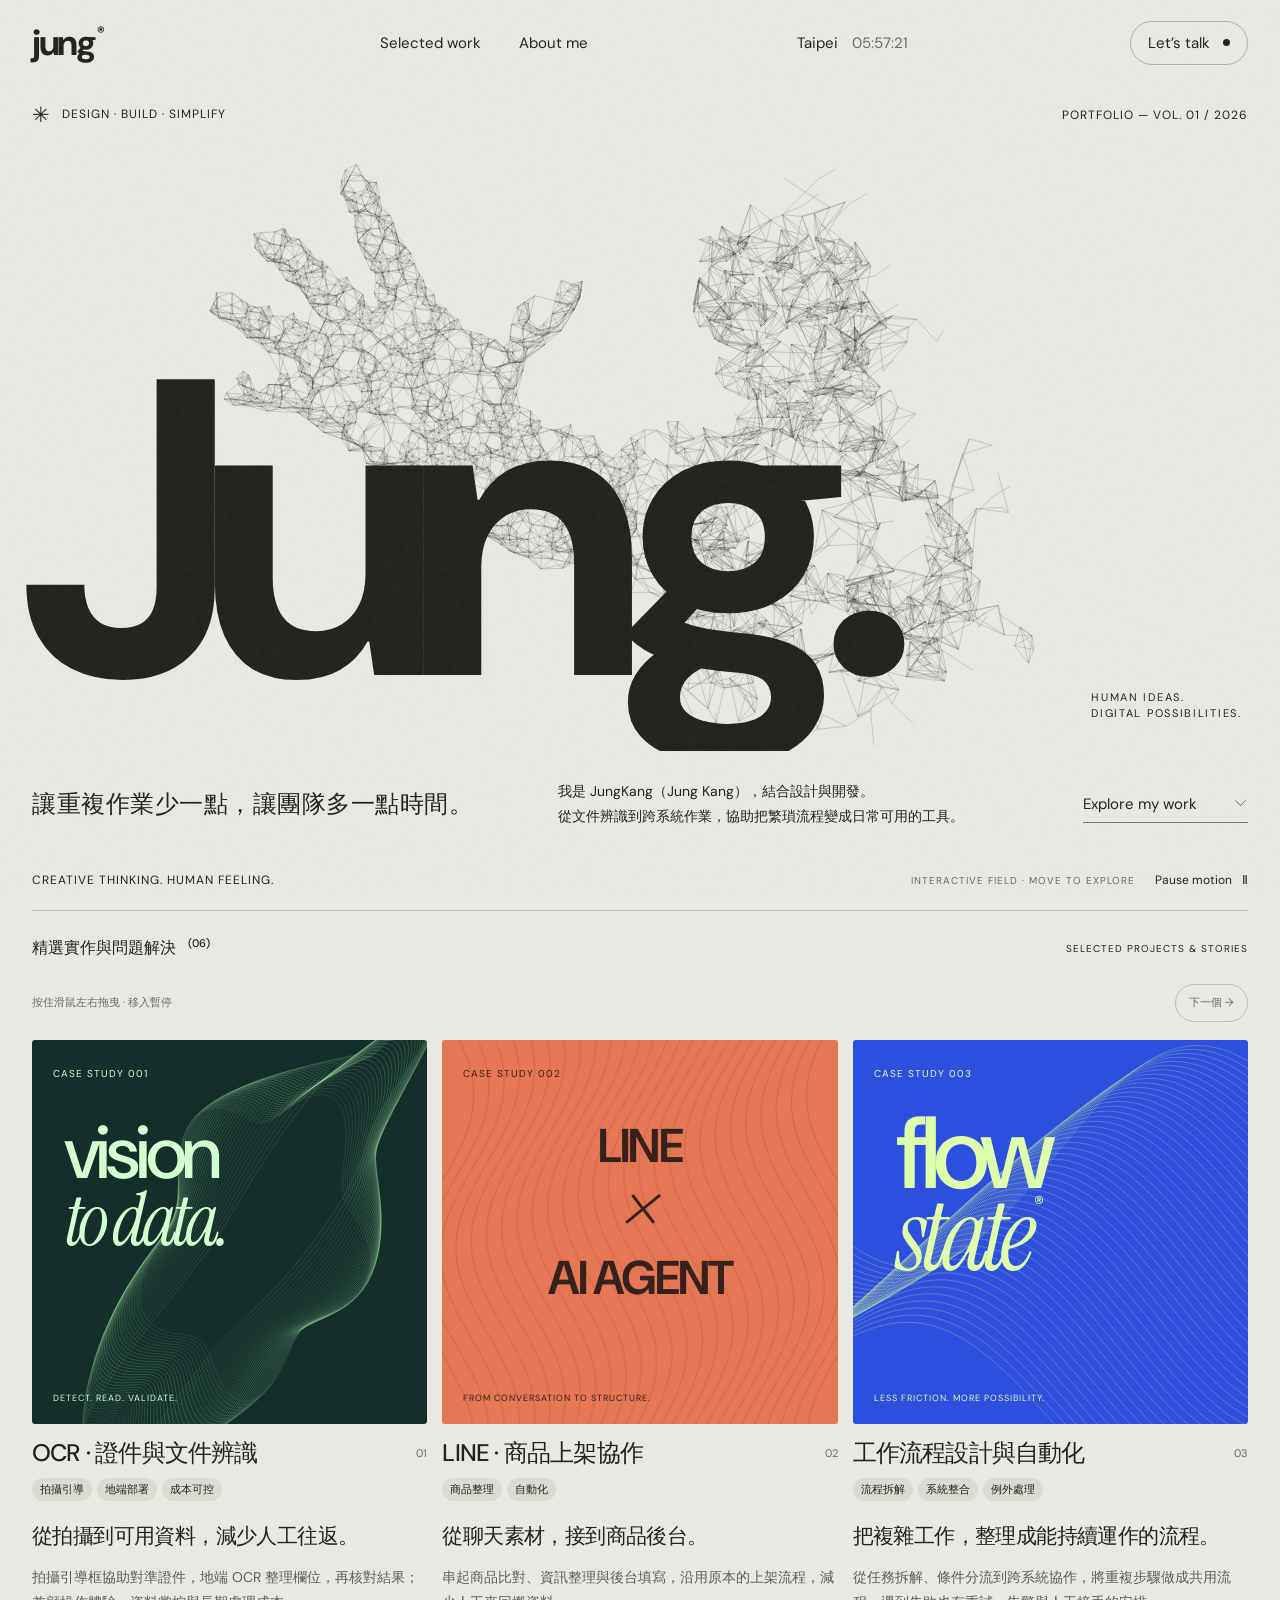
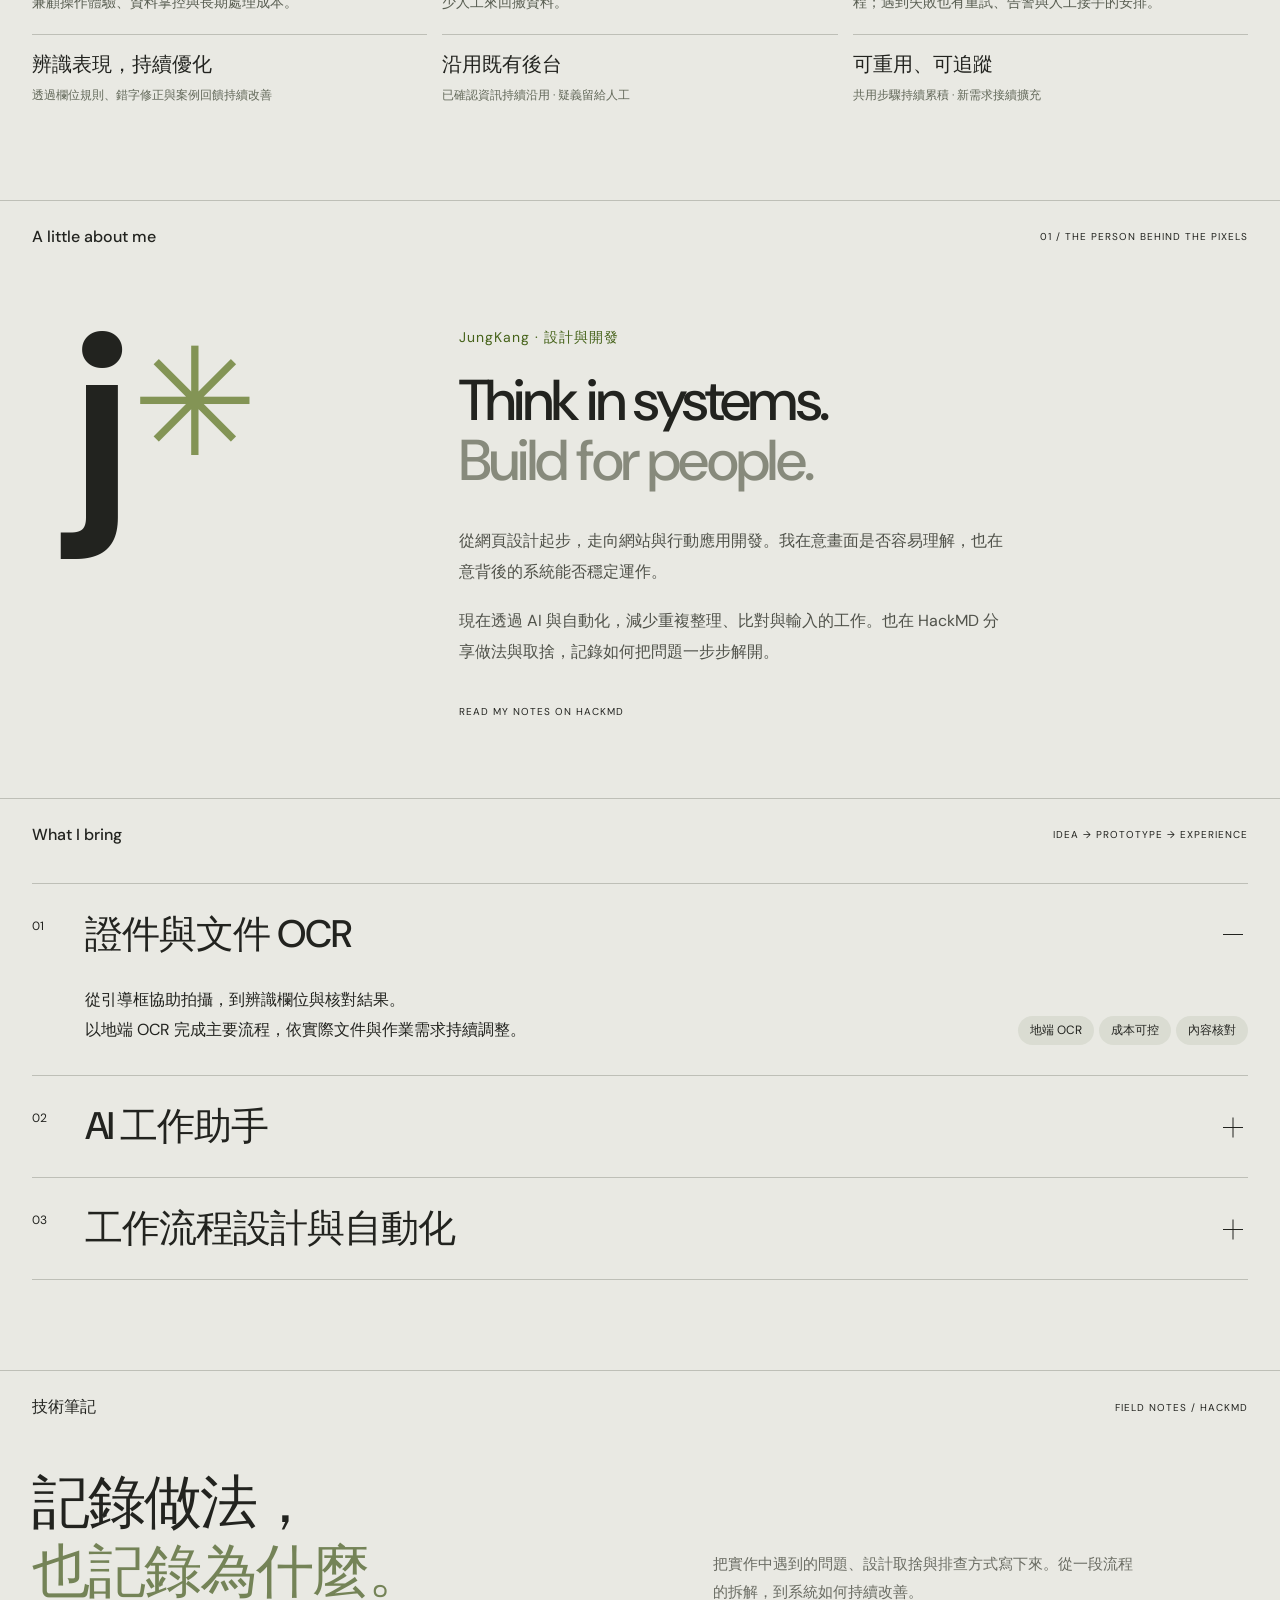
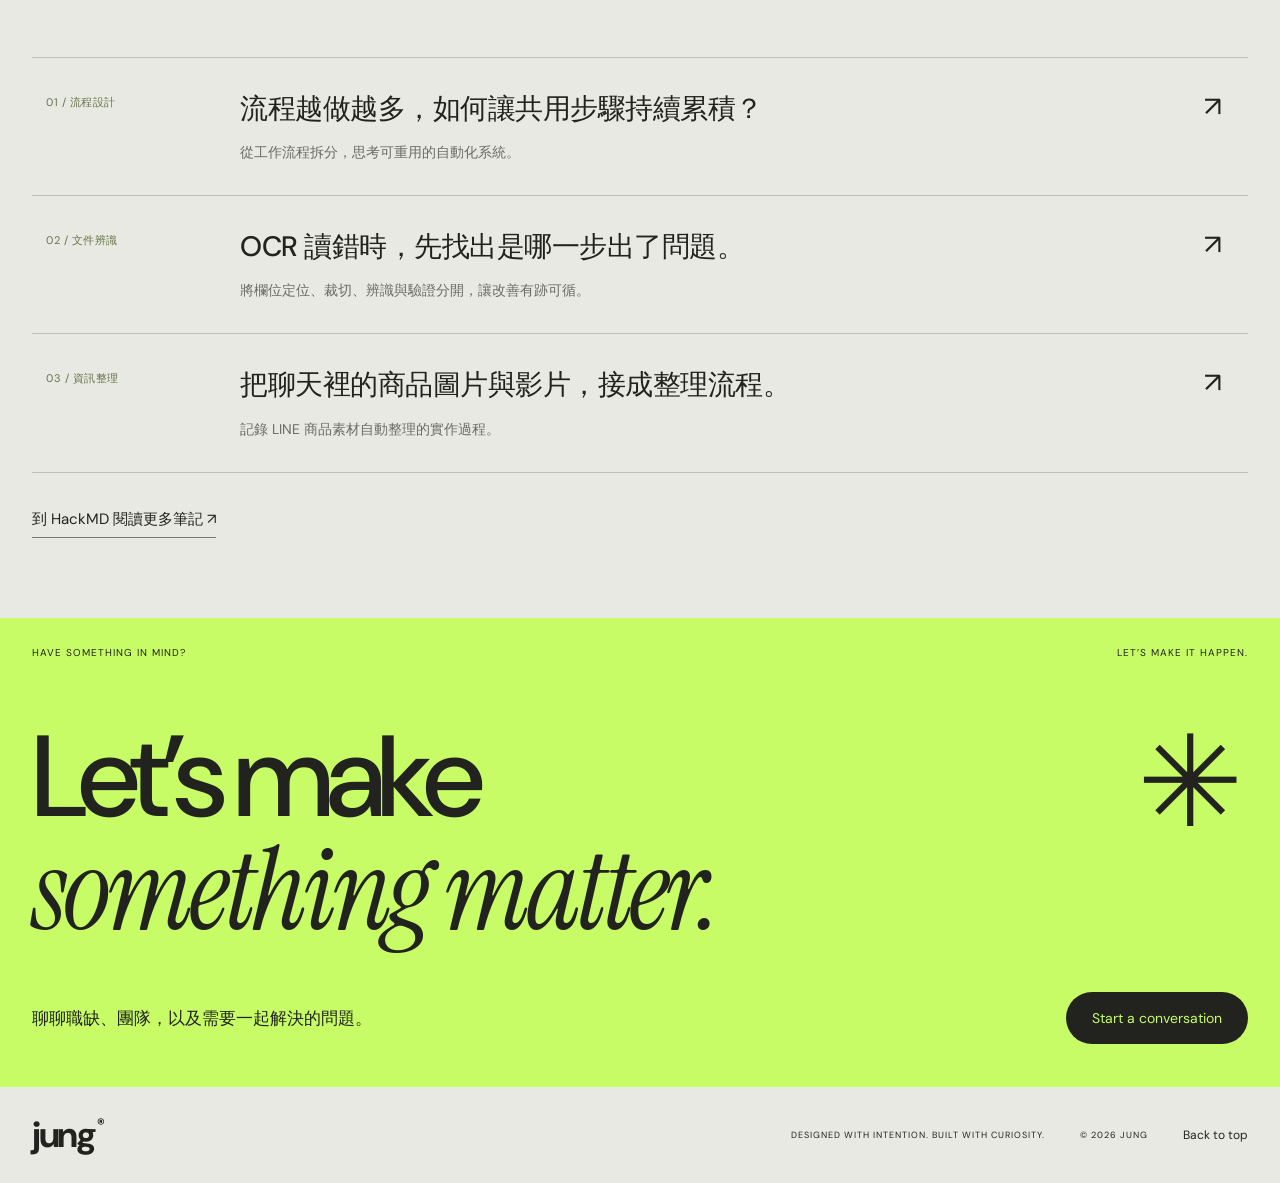
==== commit bf42dedd: "Replace carousel pause control with mouse dragging" ====
--- a/index.html
+++ b/index.html
@@ -18,14 +18,14 @@
 <meta name="twitter:description" content="JungKang（Jung Kang），結合設計與開發，提供工作流程自動化、RPA、地端證件與文件 OCR、網站與應用開發。從友善操作到跨系統整合，讓重複作業少一點。">
 <script type="application/ld+json">{"@context": "https://schema.org", "@graph": [{"@type": "Person", "@id": "https://jungkang0911.github.io/#person", "name": "JungKang", "alternateName": ["Jung Kang", "jungkang"], "url": "https://jungkang0911.github.io/", "sameAs": ["https://hackmd.io/@jungkang"]}, {"@type": "WebSite", "@id": "https://jungkang0911.github.io/#website", "url": "https://jungkang0911.github.io/", "name": "JungKang 個人作品集", "alternateName": ["JungKang", "jungkang"], "inLanguage": "zh-Hant", "publisher": {"@id": "https://jungkang0911.github.io/#person"}}, {"@type": "ProfilePage", "@id": "https://jungkang0911.github.io/#webpage", "url": "https://jungkang0911.github.io/", "name": "JungKang 個人作品集｜流程自動化、OCR 與網站開發", "description": "JungKang（Jung Kang），結合設計與開發，提供工作流程自動化、RPA、地端證件與文件 OCR、網站與應用開發。從友善操作到跨系統整合，讓重複作業少一點。", "inLanguage": "zh-Hant", "isPartOf": {"@id": "https://jungkang0911.github.io/#website"}, "mainEntity": {"@id": "https://jungkang0911.github.io/#person"}}]}</script>
 <link rel="icon" type="image/svg+xml" href="data:image/svg+xml,%3Csvg xmlns='http://www.w3.org/2000/svg' viewBox='0 0 64 64'%3E%3Crect width='64' height='64' rx='12' fill='%23ccff5f'/%3E%3Cpath d='M41 14v25c0 17-24 17-24 0' stroke='%23191919' stroke-width='9' fill='none'/%3E%3C/svg%3E">
-<link rel="stylesheet" href="style.css"><link rel="stylesheet" href="agent.css?v=20261003-six-cases">
+<link rel="stylesheet" href="style.css"><link rel="stylesheet" href="agent.css?v=20261003-drag">
 </head>
 <body>
 <a class="skip" href="#main">跳至主要內容</a>
 <header><a class="logo" href="#" aria-label="JUNG 首頁">jung<span>®</span></a><nav aria-label="主要導覽"><a href="#work">Selected work</a><a href="#about">About me</a></nav><div class="location">Taipei <time id="clock">—</time></div><button class="contact-link" data-contact>Let’s talk <span class="dot"></span></button></header>
 <main id="main">
 <section class="hero" aria-labelledby="hero-title"><canvas id="hero-art" aria-hidden="true"></canvas><div class="hero-top"><div class="eyebrow"><span class="tiny-star">✳</span> DESIGN · BUILD · SIMPLIFY</div><span class="edition">PORTFOLIO — VOL. 01 / 2026</span></div><div class="human-hero"><canvas id="human-art" aria-label="真人比例的線網人形伸出手，線條緩慢聚合與散開"></canvas><h1 id="hero-title">Jung<span>.</span></h1><span class="human-caption">HUMAN IDEAS.<br>DIGITAL POSSIBILITIES.</span></div><div class="human-intro"><p>讓重複作業少一點，讓團隊多一點時間。</p><p>我是 JungKang（Jung Kang），結合設計與開發。<br>從文件辨識到跨系統作業，協助把繁瑣流程變成日常可用的工具。</p><a class="text-link" href="#work">Explore my work <span class="line-icon"></span></a></div><div class="hero-bottom"><span>CREATIVE THINKING. HUMAN FEELING.</span><div class="motion-tools"><span class="motion-hint">INTERACTIVE FIELD · MOVE TO EXPLORE</span><button id="motion-toggle" aria-pressed="false" aria-label="暫停動畫">Pause motion <span>Ⅱ</span></button></div></div></section>
-<section id="work" class="work section"><div class="section-bar"><h2>精選實作與問題解決 <sup>(06)</sup></h2><span>SELECTED PROJECTS & STORIES</span></div><div class="work-playback"><span>精選實作 · 自動輪播</span><button id="work-autoplay" type="button" aria-pressed="false">暫停輪播 Ⅱ</button><button id="work-next" type="button" aria-label="下一個實作">下一個 →</button></div><div class="projects">
+<section id="work" class="work section"><div class="section-bar"><h2>精選實作與問題解決 <sup>(06)</sup></h2><span>SELECTED PROJECTS & STORIES</span></div><div class="work-playback"><span>按住滑鼠左右拖曳 · 移入暫停</span><button id="work-next" type="button" aria-label="下一個實作">下一個 →</button></div><div class="projects">
 <button class="project" data-project="0" aria-label="查看 OCR 證件與文件辨識案例"><div class="project-art garden"><canvas data-art="garden" aria-hidden="true"></canvas><span class="art-label">CASE STUDY 001</span><div class="art-title">vision<br><em>to data.</em></div><span class="art-footer">DETECT. READ. VALIDATE.</span><span class="project-open">View project</span></div><div class="project-info"><h3>OCR · 證件與文件辨識</h3><span>01</span></div><div class="tags"><span>拍攝引導</span><span>地端部署</span><span>成本可控</span></div><strong class="project-promise">從拍攝到可用資料，減少人工往返。</strong><p class="project-outcome">拍攝引導框協助對準證件，地端 OCR 整理欄位，再核對結果；兼顧操作體驗、資料掌控與長期處理成本。</p><div class="project-evidence"><b>辨識表現，持續優化</b><span>透過欄位規則、錯字修正與案例回饋持續改善</span></div></button>
 <button class="project" data-project="1" aria-label="查看 LINE 商品整理案例"><div class="project-art human"><canvas data-art="human" aria-hidden="true"></canvas><span class="art-label">CASE STUDY 002</span><div class="art-title human-title">LINE<br><i>×</i><br>AI AGENT</div><span class="art-footer">FROM CONVERSATION TO STRUCTURE.</span><span class="project-open">View project</span></div><div class="project-info"><h3>LINE · 商品上架協作</h3><span>02</span></div><div class="tags"><span>商品整理</span><span>自動化</span></div><strong class="project-promise">從聊天素材，接到商品後台。</strong><p class="project-outcome">串起商品比對、資訊整理與後台填寫，沿用原本的上架流程，減少人工來回搬資料。</p><div class="project-evidence"><b>沿用既有後台</b><span>已確認資訊持續沿用 · 疑義留給人工</span></div></button>
 <button class="project" data-project="2" aria-label="查看流程自動化案例"><div class="project-art flow"><canvas data-art="flow" aria-hidden="true"></canvas><span class="art-label">CASE STUDY 003</span><div class="art-title flow-title">flow<br><em>state</em><span>®</span></div><span class="art-footer">LESS FRICTION. MORE POSSIBILITY.</span><span class="project-open">View project</span></div><div class="project-info"><h3>工作流程設計與自動化</h3><span>03</span></div><div class="tags"><span>流程拆解</span><span>系統整合</span><span>例外處理</span></div><strong class="project-promise">把複雜工作，整理成能持續運作的流程。</strong><p class="project-outcome">從任務拆解、條件分流到跨系統協作，將重複步驟做成共用流程；遇到失敗也有重試、告警與人工接手的安排。</p><div class="project-evidence"><b>可重用、可追蹤</b><span>共用步驟持續累積 · 新需求接續擴充</span></div></button>
@@ -40,4 +40,4 @@
 </main><footer><a class="logo" href="#">jung<span>®</span></a><span>DESIGNED WITH INTENTION. BUILT WITH CURIOSITY.</span><span>© 2026 JUNG</span><a href="#">Back to top</a></footer>
 <dialog id="project-dialog" aria-labelledby="project-title"><button class="close" data-close aria-label="關閉作品介紹">×</button><span class="eyebrow">SELECTED CASE STUDY / <span id="project-number"></span></span><h2 id="project-title"></h2><p id="project-description"></p><div id="project-advantages" class="project-advantages"></div><p id="project-proof" class="project-proof"></p><div class="detail-grid"><div><span>如何做到</span><p id="project-idea"></p></div><div><span>適合什麼需求</span><p id="project-experience"></p></div></div><a id="project-source" class="text-link" target="_blank" rel="noopener noreferrer">閱讀完整實作紀錄</a><p class="prototype-note">內容摘要自 jungkang 的公開技術筆記 · 封面為動態視覺設計</p></dialog>
 <dialog id="contact-dialog" aria-labelledby="contact-title"><button class="close" data-close aria-label="關閉聯絡視窗">×</button><span class="eyebrow">LET’S CONNECT</span><h2 id="contact-title">Hello, <em>possibility.</em></h2><p>正在尋找能結合設計、開發與流程整合的夥伴嗎？歡迎聊聊職缺、團隊需求，以及我能參與的產品。</p><a class="text-link contact-placeholder" href="mailto:jungkang0911@gmail.com">jungkang0911@gmail.com</a><div class="contact-social"><a href="https://hackmd.io/@jungkang" target="_blank" rel="noopener noreferrer">HackMD</a><button id="copy-email">複製 Email</button><span id="copy-status" role="status"></span></div><p class="prototype-note">歡迎聊聊文件處理、商品資料整理、RPA 與跨系統流程改善。</p></dialog>
-<script src="main.js?v=20261003-six-cases"></script><script src="carousel.js"></script><script src="human.js"></script></body></html>
+<script src="main.js?v=20261003-drag"></script><script src="carousel.js?v=20261003-drag"></script><script src="human.js"></script></body></html>
--- a/agent.css
+++ b/agent.css
@@ -22,6 +22,7 @@
 .notes{position:relative;border-top:1px solid var(--line);padding-bottom:80px}.notes-anchor{position:absolute;top:0}.notes-intro{display:grid;grid-template-columns:1.2fr 1fr;gap:40px;align-items:end;margin:50px 0}.notes-intro h2{font-size:clamp(36px,4.5vw,65px);font-weight:500;line-height:1.2;letter-spacing:-2px;margin:0}.notes-intro h2 span{color:#748357}.notes-intro p{font-size:15px;line-height:1.9;color:var(--muted);max-width:420px;margin:0}.note-row{display:grid;grid-template-columns:170px 1fr 44px;gap:24px;align-items:start;padding:30px 14px;border-top:1px solid var(--line);transition:background .25s ease}.note-row:last-child{border-bottom:1px solid var(--line)}.note-topic{font-size:11px;letter-spacing:.5px;color:#657449;padding-top:7px}.note-row h3{font-size:clamp(20px,2.2vw,30px);font-weight:500;letter-spacing:-.5px;line-height:1.5;margin:0 0 10px}.note-row p{font-size:14px;line-height:1.8;color:var(--muted);margin:0}.note-arrow{font-size:28px;text-align:center;transition:transform .25s ease}.note-row:is(:hover,:focus-visible){background:#dce9ca;text-decoration:none}.note-row:is(:hover,:focus-visible) .note-arrow{transform:translate(3px,-3px)}.notes-all{margin-top:28px}@media(max-width:640px){.notes{padding-bottom:50px}.notes-intro{grid-template-columns:1fr;gap:22px;margin:30px 0}.note-row{grid-template-columns:1fr 30px;gap:10px;padding:23px 8px}.note-topic{grid-column:1}.note-row>div{grid-column:1}.note-arrow{grid-column:2;grid-row:2}.note-row h3{font-size:21px}}
 .work-viewport{overflow:hidden;padding:8px;margin:-8px}.work-viewport .projects{display:flex;gap:15px;align-items:stretch}.work-viewport .project{flex:0 0 calc((100% - 30px)/3);min-width:0}.work-playback{display:flex;align-items:center;gap:10px;margin:0 0 18px;font-size:11px;color:var(--muted)}.work-playback>span{margin-right:auto}.work-playback button{background:transparent;border:1px solid var(--line);border-radius:22px;min-height:38px;padding:8px 13px;font-size:11px;transition:background .2s}.work-playback button:is(:hover,:focus-visible){background:var(--accent);color:var(--ink)}@media(max-width:640px){.work-viewport .project{flex-basis:88%}.work-viewport .project-art{height:340px}.work-playback{gap:6px}.work-playback button{padding:8px 10px}}
 .extra-art .art-title{font-size:clamp(40px,4.5vw,72px);line-height:1.05;letter-spacing:-.045em}.extra-art.garden{background:#283549}.extra-art.human{background:#c5ccae}.extra-art.flow{background:#5e4775}@media(max-width:640px){.extra-art .art-title{font-size:60px}}
+.work-viewport{touch-action:pan-y;cursor:grab}.work-viewport .project{cursor:grab;user-select:none}.work-viewport.is-dragging,.work-viewport.is-dragging .project{cursor:grabbing}
 /* Interactive surfaces retain the editorial palette. */
 .project-art,.project-info h3,.project-open,.design-archive img,.design-archive span{transition:transform .3s ease,background .25s ease,box-shadow .3s ease,color .25s ease}
 .project:is(:hover,:focus-visible) .project-art{transform:translateY(-4px);box-shadow:0 8px 0 var(--accent)}
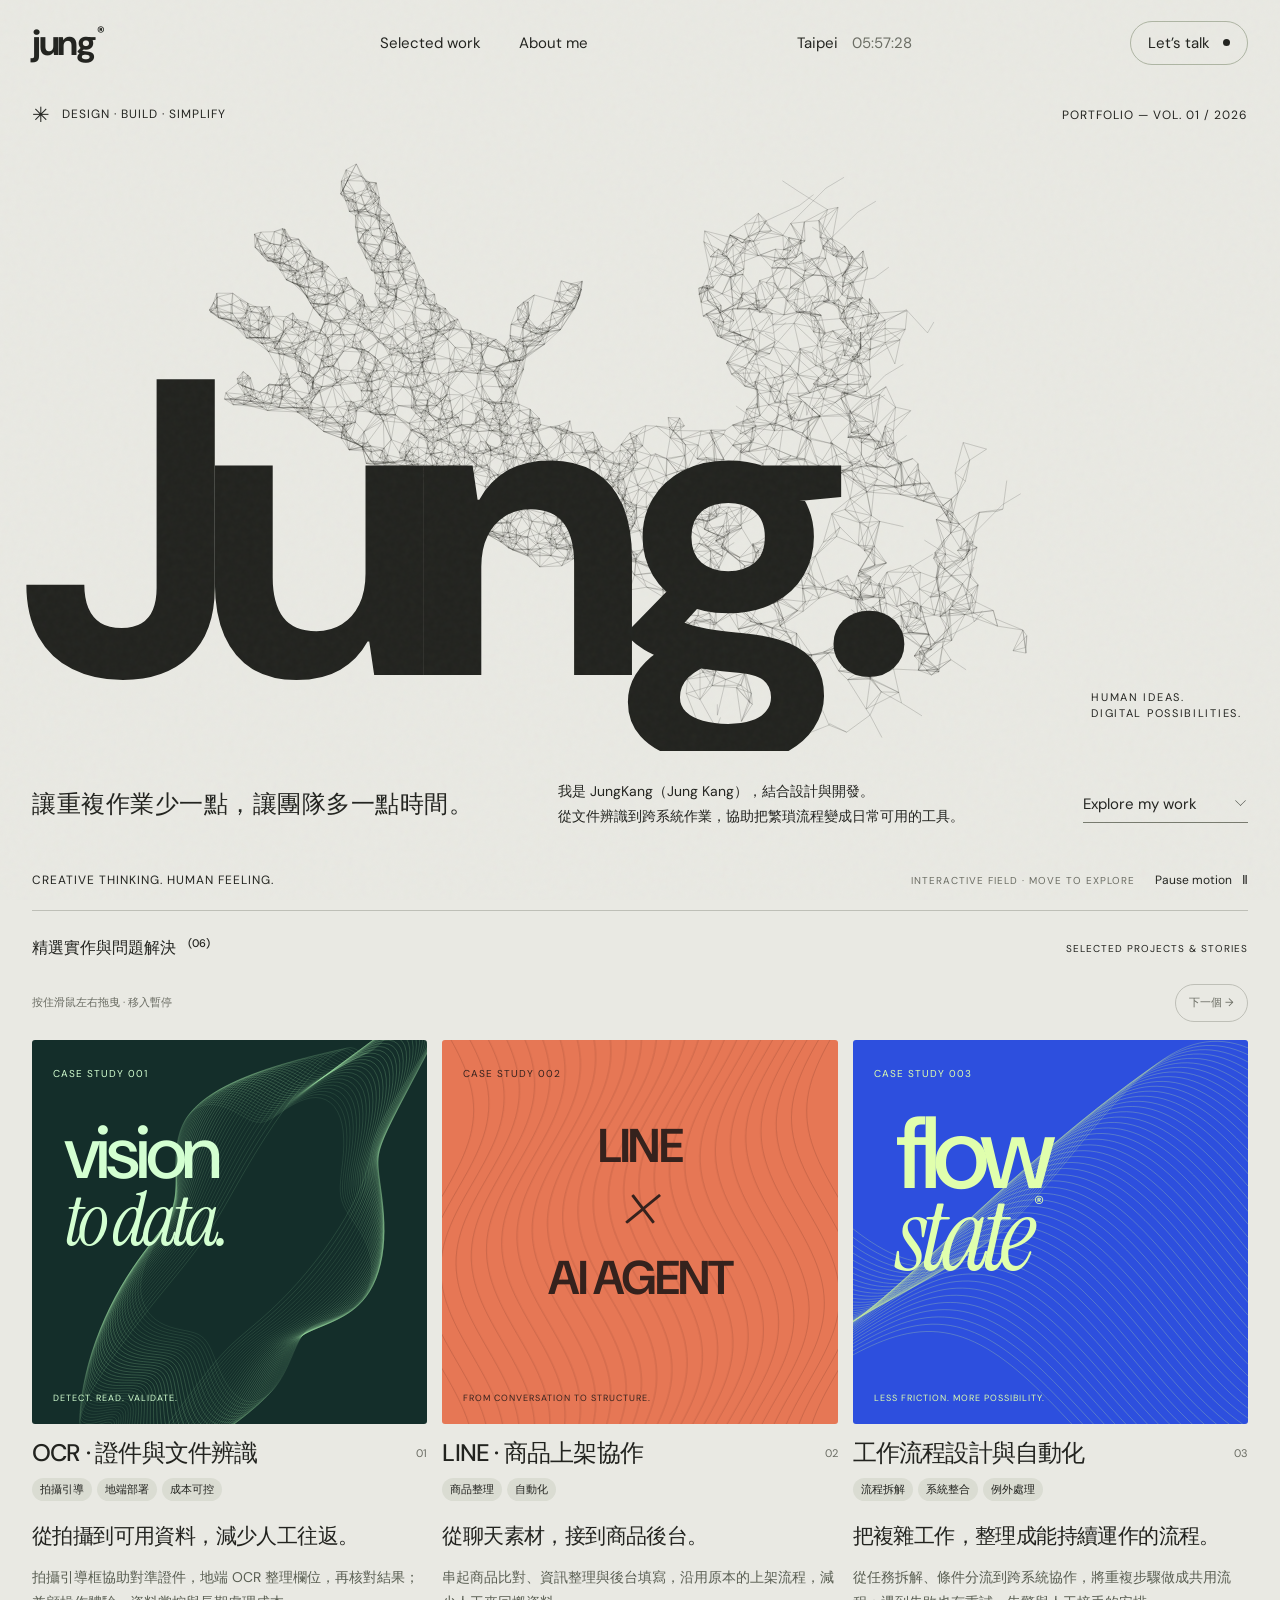
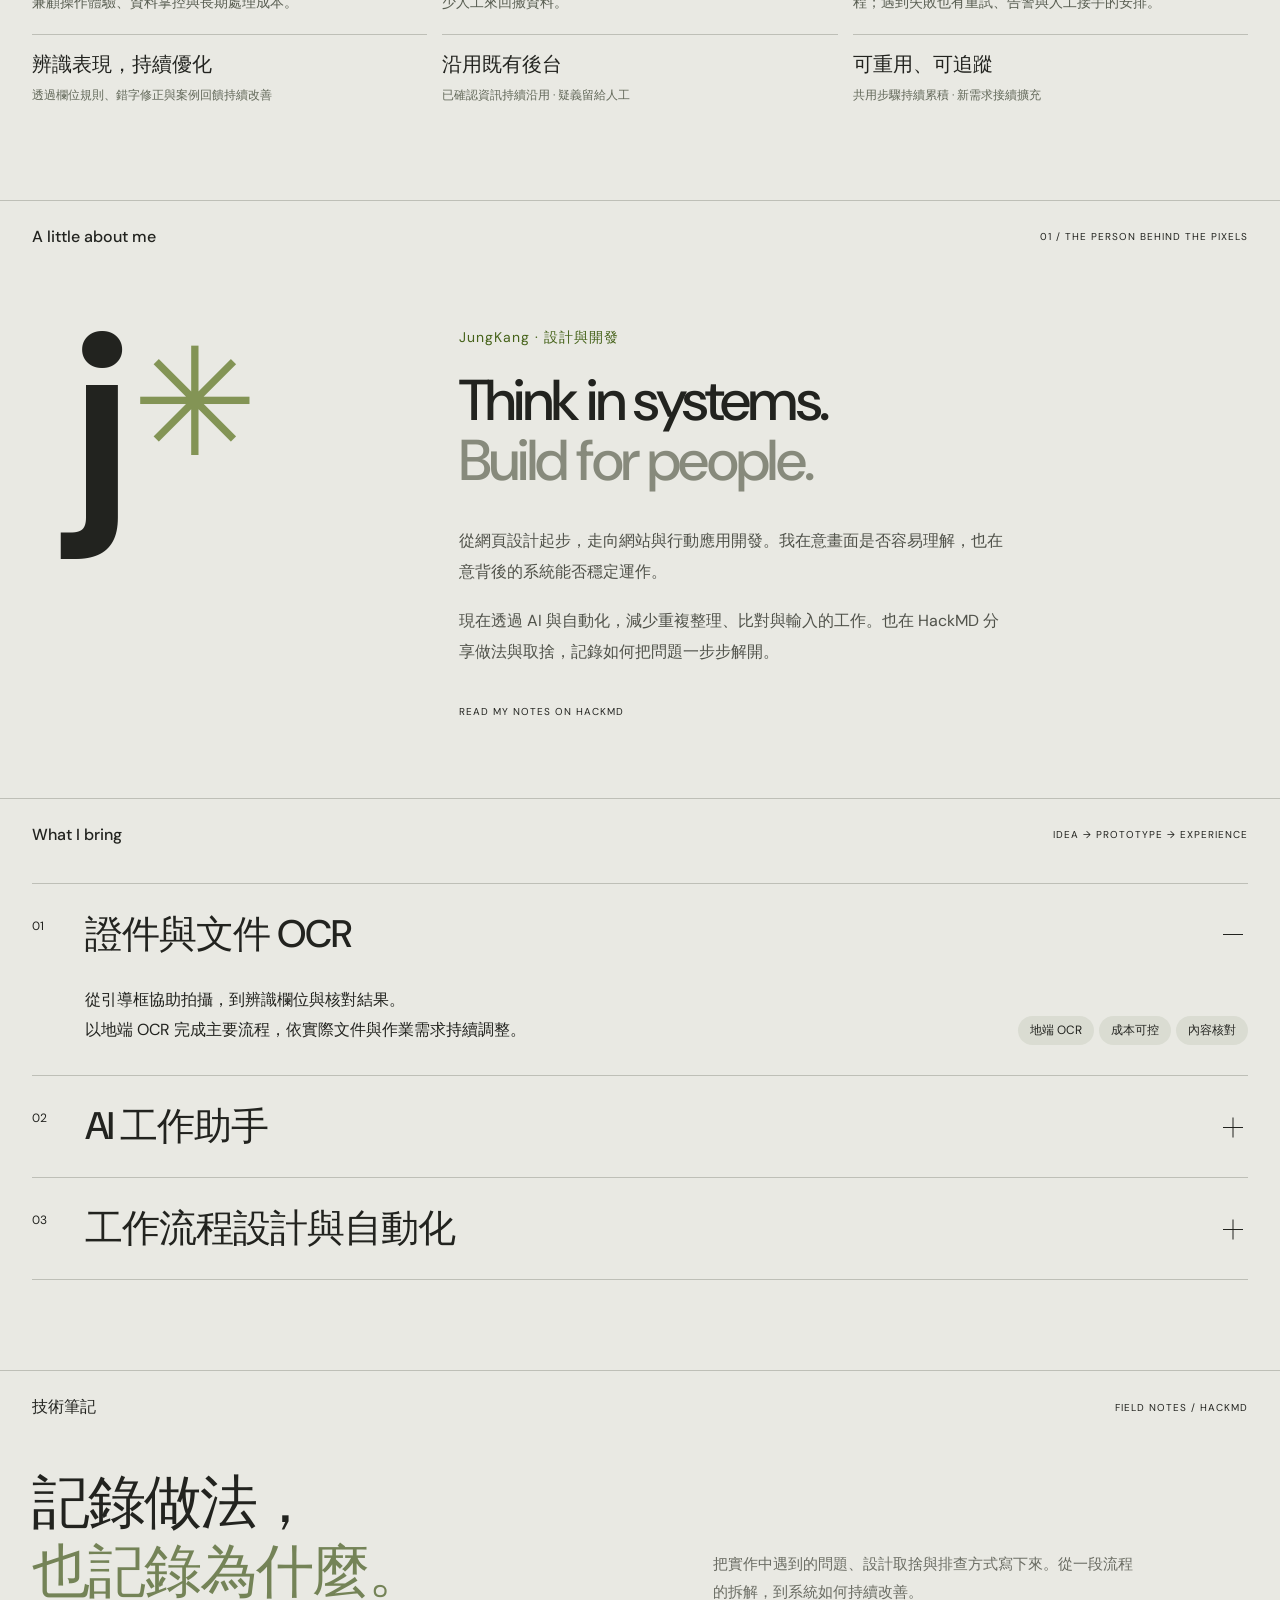
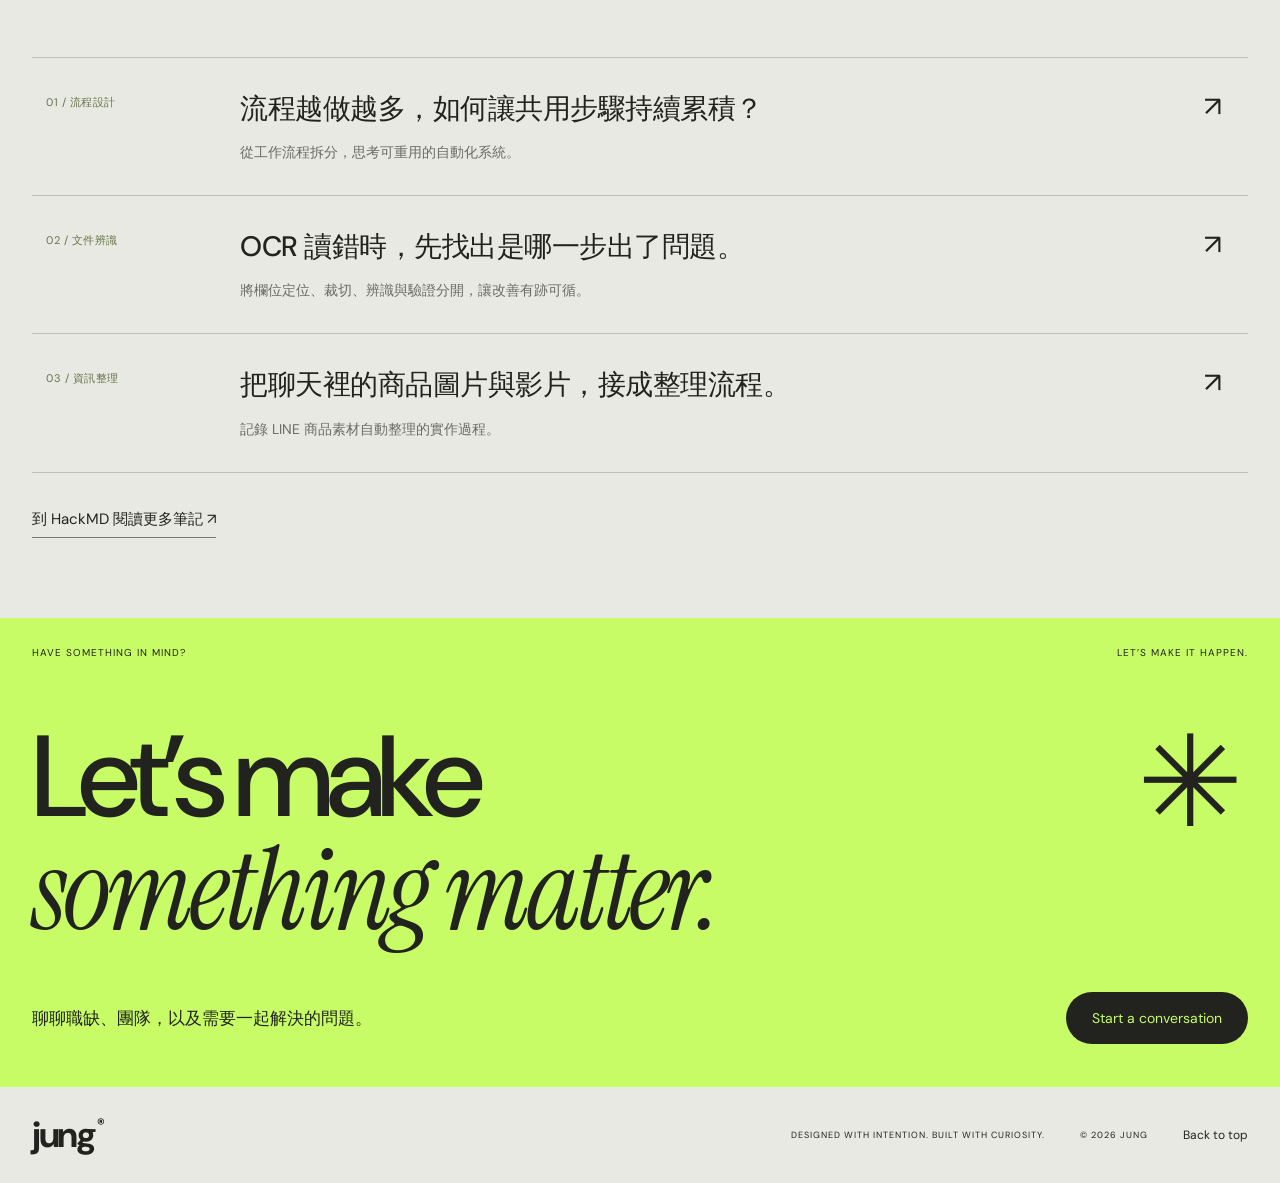
==== commit 4f189abb: "Add gentle breathing rhythm to wireframe portrait" ====
--- a/index.html
+++ b/index.html
@@ -40,4 +40,4 @@
 </main><footer><a class="logo" href="#">jung<span>®</span></a><span>DESIGNED WITH INTENTION. BUILT WITH CURIOSITY.</span><span>© 2026 JUNG</span><a href="#">Back to top</a></footer>
 <dialog id="project-dialog" aria-labelledby="project-title"><button class="close" data-close aria-label="關閉作品介紹">×</button><span class="eyebrow">SELECTED CASE STUDY / <span id="project-number"></span></span><h2 id="project-title"></h2><p id="project-description"></p><div id="project-advantages" class="project-advantages"></div><p id="project-proof" class="project-proof"></p><div class="detail-grid"><div><span>如何做到</span><p id="project-idea"></p></div><div><span>適合什麼需求</span><p id="project-experience"></p></div></div><a id="project-source" class="text-link" target="_blank" rel="noopener noreferrer">閱讀完整實作紀錄</a><p class="prototype-note">內容摘要自 jungkang 的公開技術筆記 · 封面為動態視覺設計</p></dialog>
 <dialog id="contact-dialog" aria-labelledby="contact-title"><button class="close" data-close aria-label="關閉聯絡視窗">×</button><span class="eyebrow">LET’S CONNECT</span><h2 id="contact-title">Hello, <em>possibility.</em></h2><p>正在尋找能結合設計、開發與流程整合的夥伴嗎？歡迎聊聊職缺、團隊需求，以及我能參與的產品。</p><a class="text-link contact-placeholder" href="mailto:jungkang0911@gmail.com">jungkang0911@gmail.com</a><div class="contact-social"><a href="https://hackmd.io/@jungkang" target="_blank" rel="noopener noreferrer">HackMD</a><button id="copy-email">複製 Email</button><span id="copy-status" role="status"></span></div><p class="prototype-note">歡迎聊聊文件處理、商品資料整理、RPA 與跨系統流程改善。</p></dialog>
-<script src="main.js?v=20261003-drag"></script><script src="carousel.js?v=20261003-drag"></script><script src="human.js"></script></body></html>
+<script src="main.js?v=20261003-drag"></script><script src="carousel.js?v=20261003-drag"></script><script src="human.js?v=20261003-breath"></script></body></html>
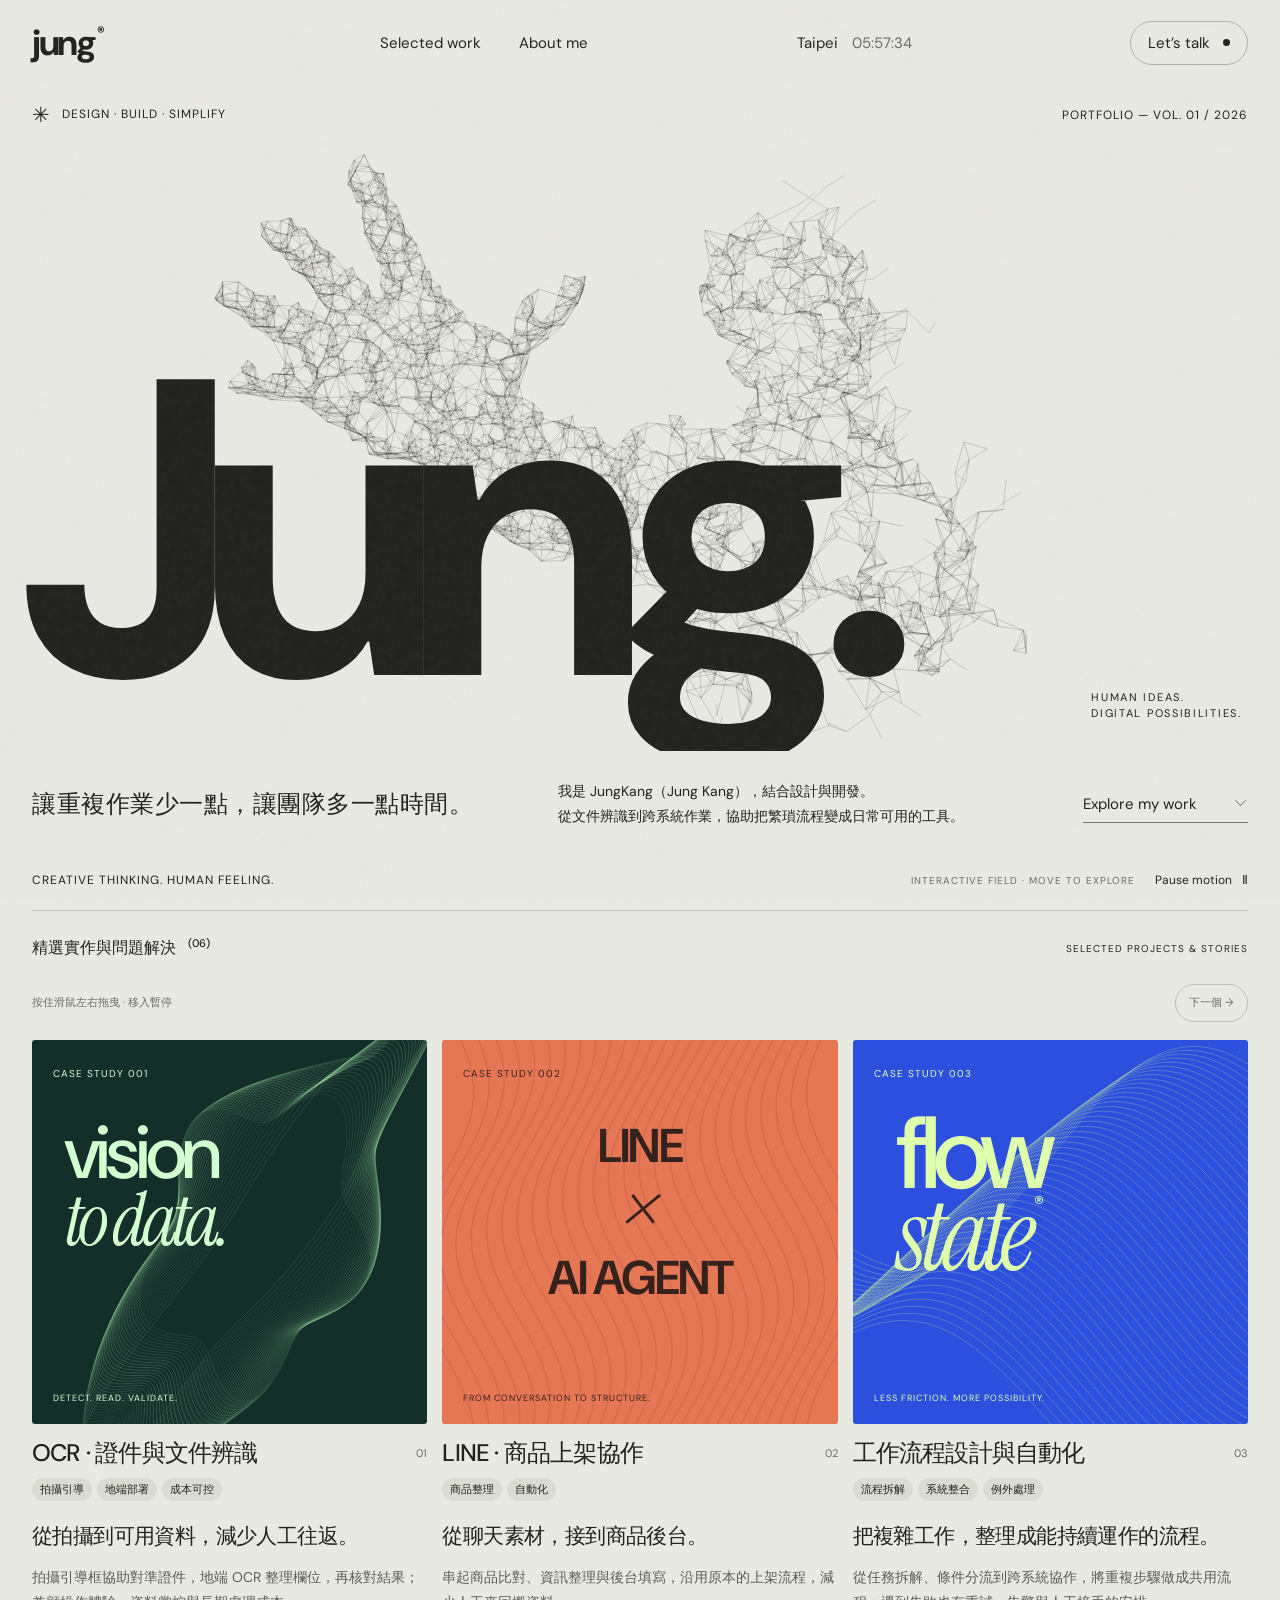
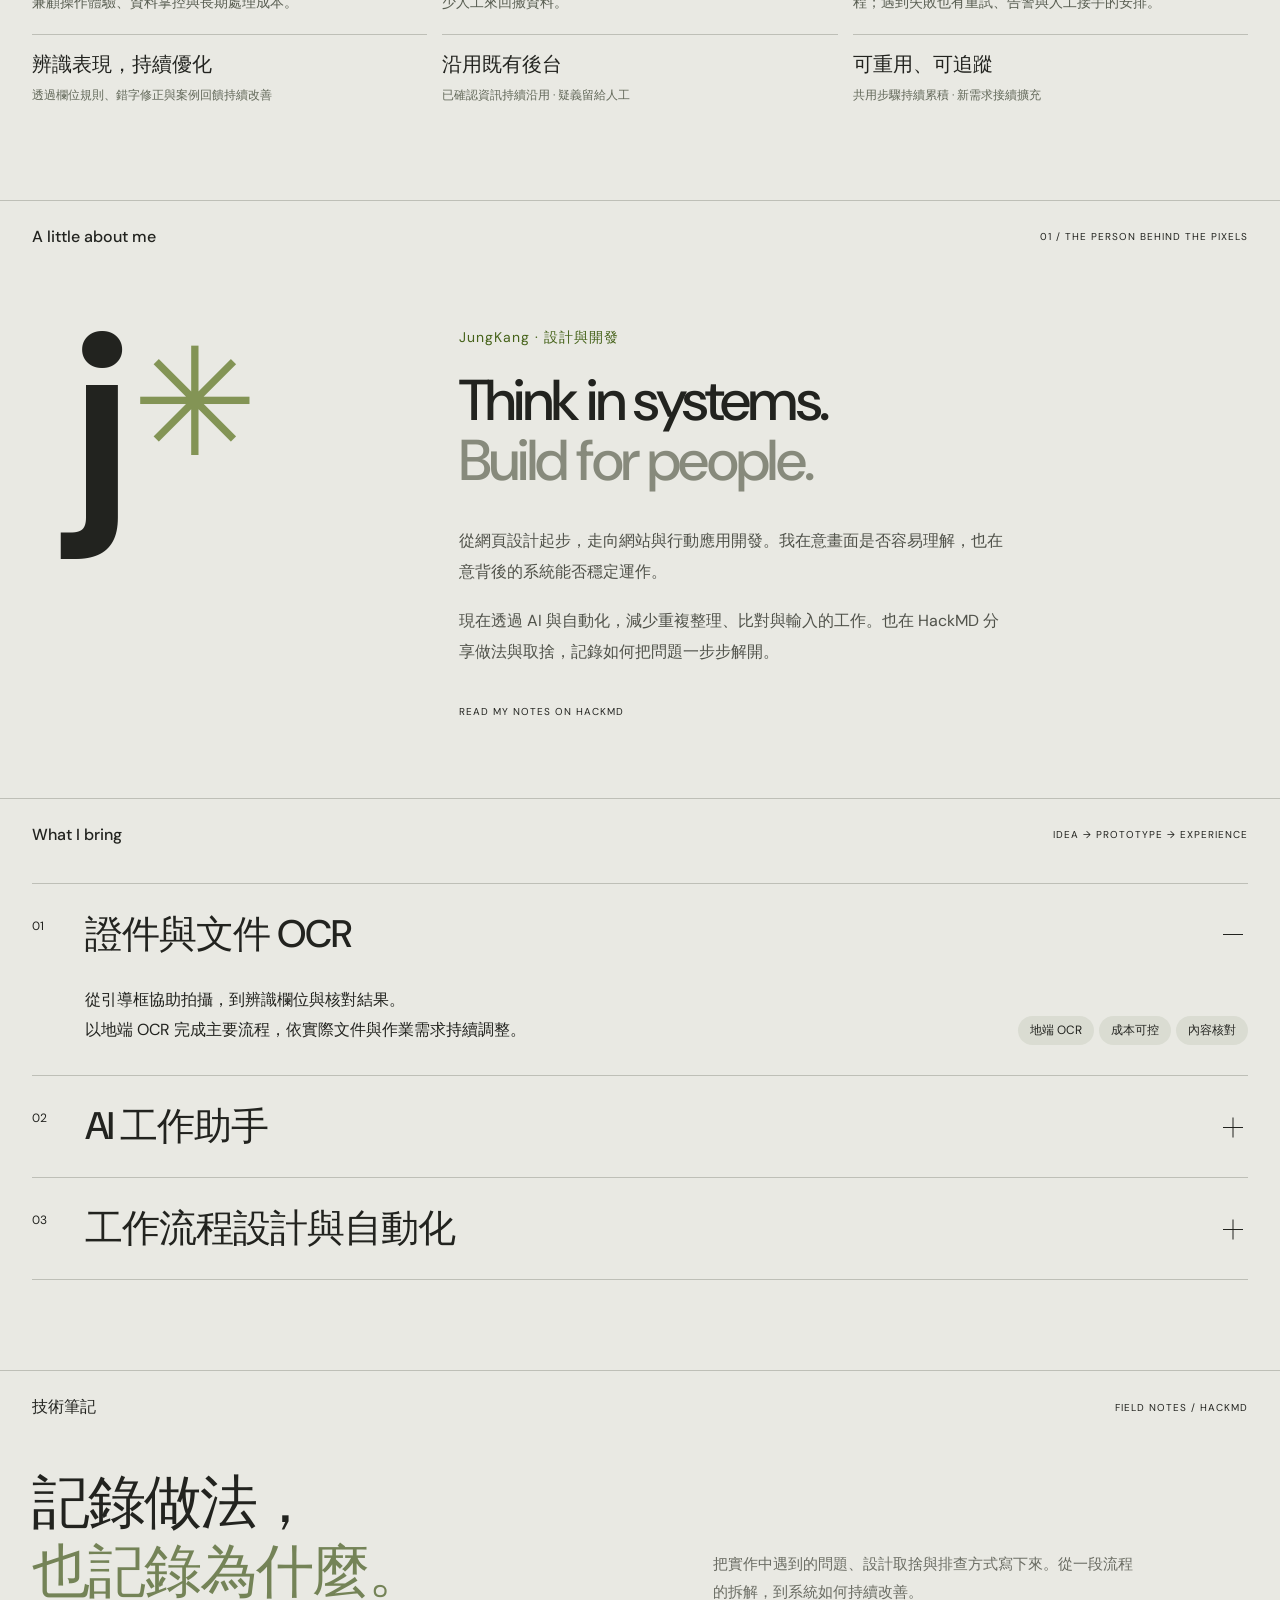
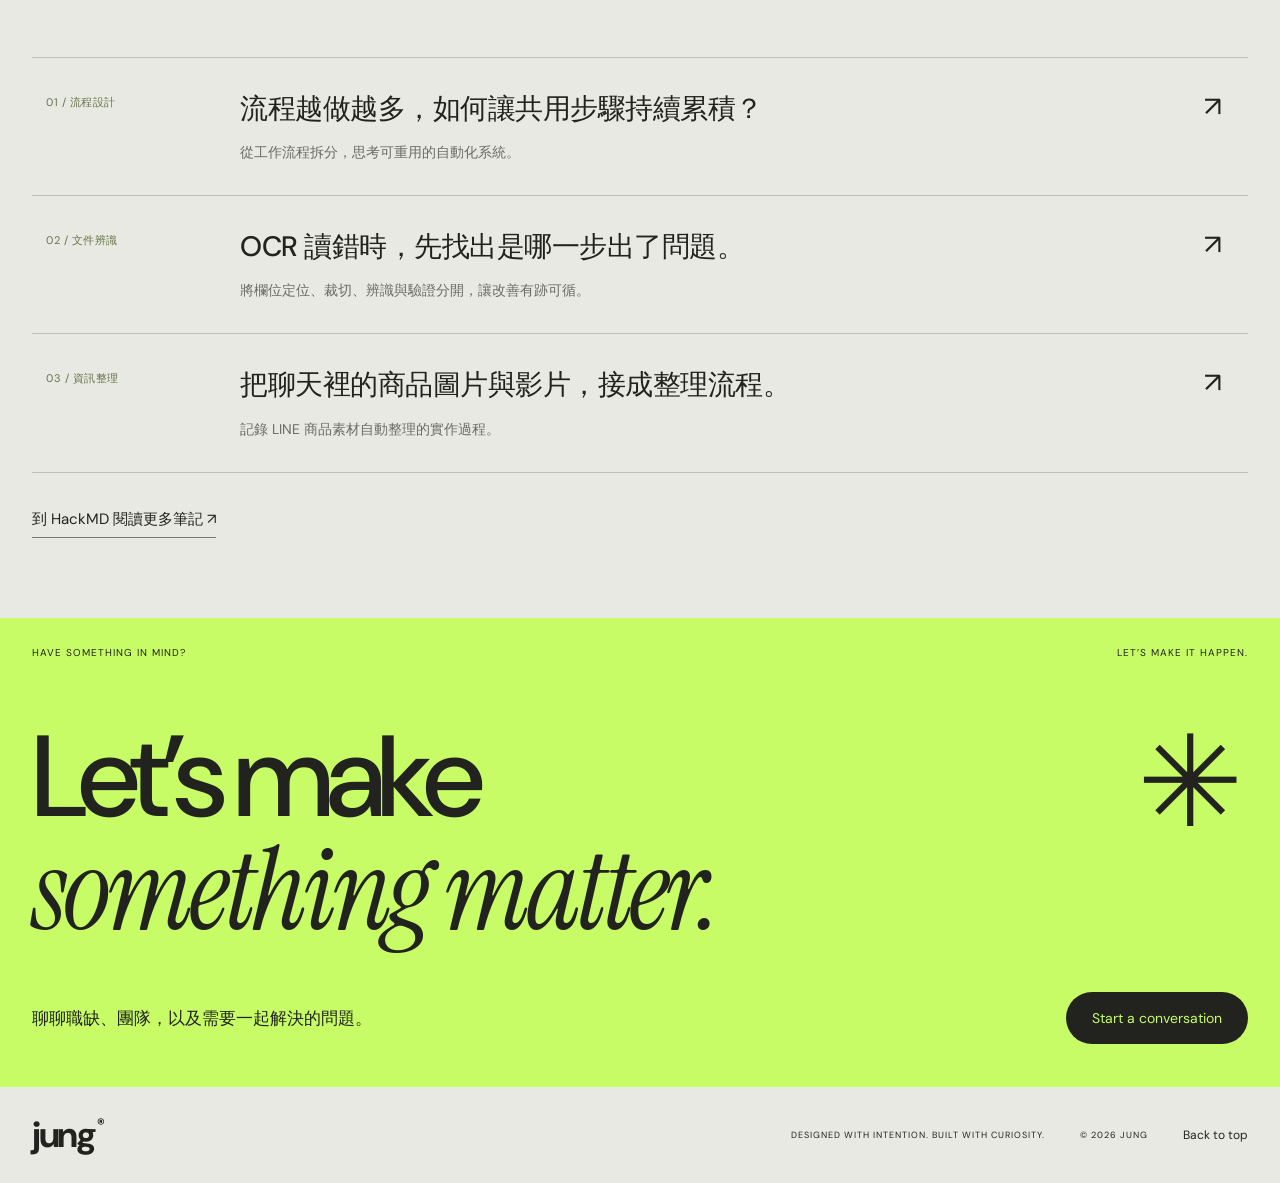
==== commit b803b931: "Connect hand and forearm movement to breathing" ====
--- a/index.html
+++ b/index.html
@@ -40,4 +40,4 @@
 </main><footer><a class="logo" href="#">jung<span>®</span></a><span>DESIGNED WITH INTENTION. BUILT WITH CURIOSITY.</span><span>© 2026 JUNG</span><a href="#">Back to top</a></footer>
 <dialog id="project-dialog" aria-labelledby="project-title"><button class="close" data-close aria-label="關閉作品介紹">×</button><span class="eyebrow">SELECTED CASE STUDY / <span id="project-number"></span></span><h2 id="project-title"></h2><p id="project-description"></p><div id="project-advantages" class="project-advantages"></div><p id="project-proof" class="project-proof"></p><div class="detail-grid"><div><span>如何做到</span><p id="project-idea"></p></div><div><span>適合什麼需求</span><p id="project-experience"></p></div></div><a id="project-source" class="text-link" target="_blank" rel="noopener noreferrer">閱讀完整實作紀錄</a><p class="prototype-note">內容摘要自 jungkang 的公開技術筆記 · 封面為動態視覺設計</p></dialog>
 <dialog id="contact-dialog" aria-labelledby="contact-title"><button class="close" data-close aria-label="關閉聯絡視窗">×</button><span class="eyebrow">LET’S CONNECT</span><h2 id="contact-title">Hello, <em>possibility.</em></h2><p>正在尋找能結合設計、開發與流程整合的夥伴嗎？歡迎聊聊職缺、團隊需求，以及我能參與的產品。</p><a class="text-link contact-placeholder" href="mailto:jungkang0911@gmail.com">jungkang0911@gmail.com</a><div class="contact-social"><a href="https://hackmd.io/@jungkang" target="_blank" rel="noopener noreferrer">HackMD</a><button id="copy-email">複製 Email</button><span id="copy-status" role="status"></span></div><p class="prototype-note">歡迎聊聊文件處理、商品資料整理、RPA 與跨系統流程改善。</p></dialog>
-<script src="main.js?v=20261003-drag"></script><script src="carousel.js?v=20261003-drag"></script><script src="human.js?v=20261003-breath"></script></body></html>
+<script src="main.js?v=20261003-drag"></script><script src="carousel.js?v=20261003-drag"></script><script src="human.js?v=20261003-hand"></script></body></html>
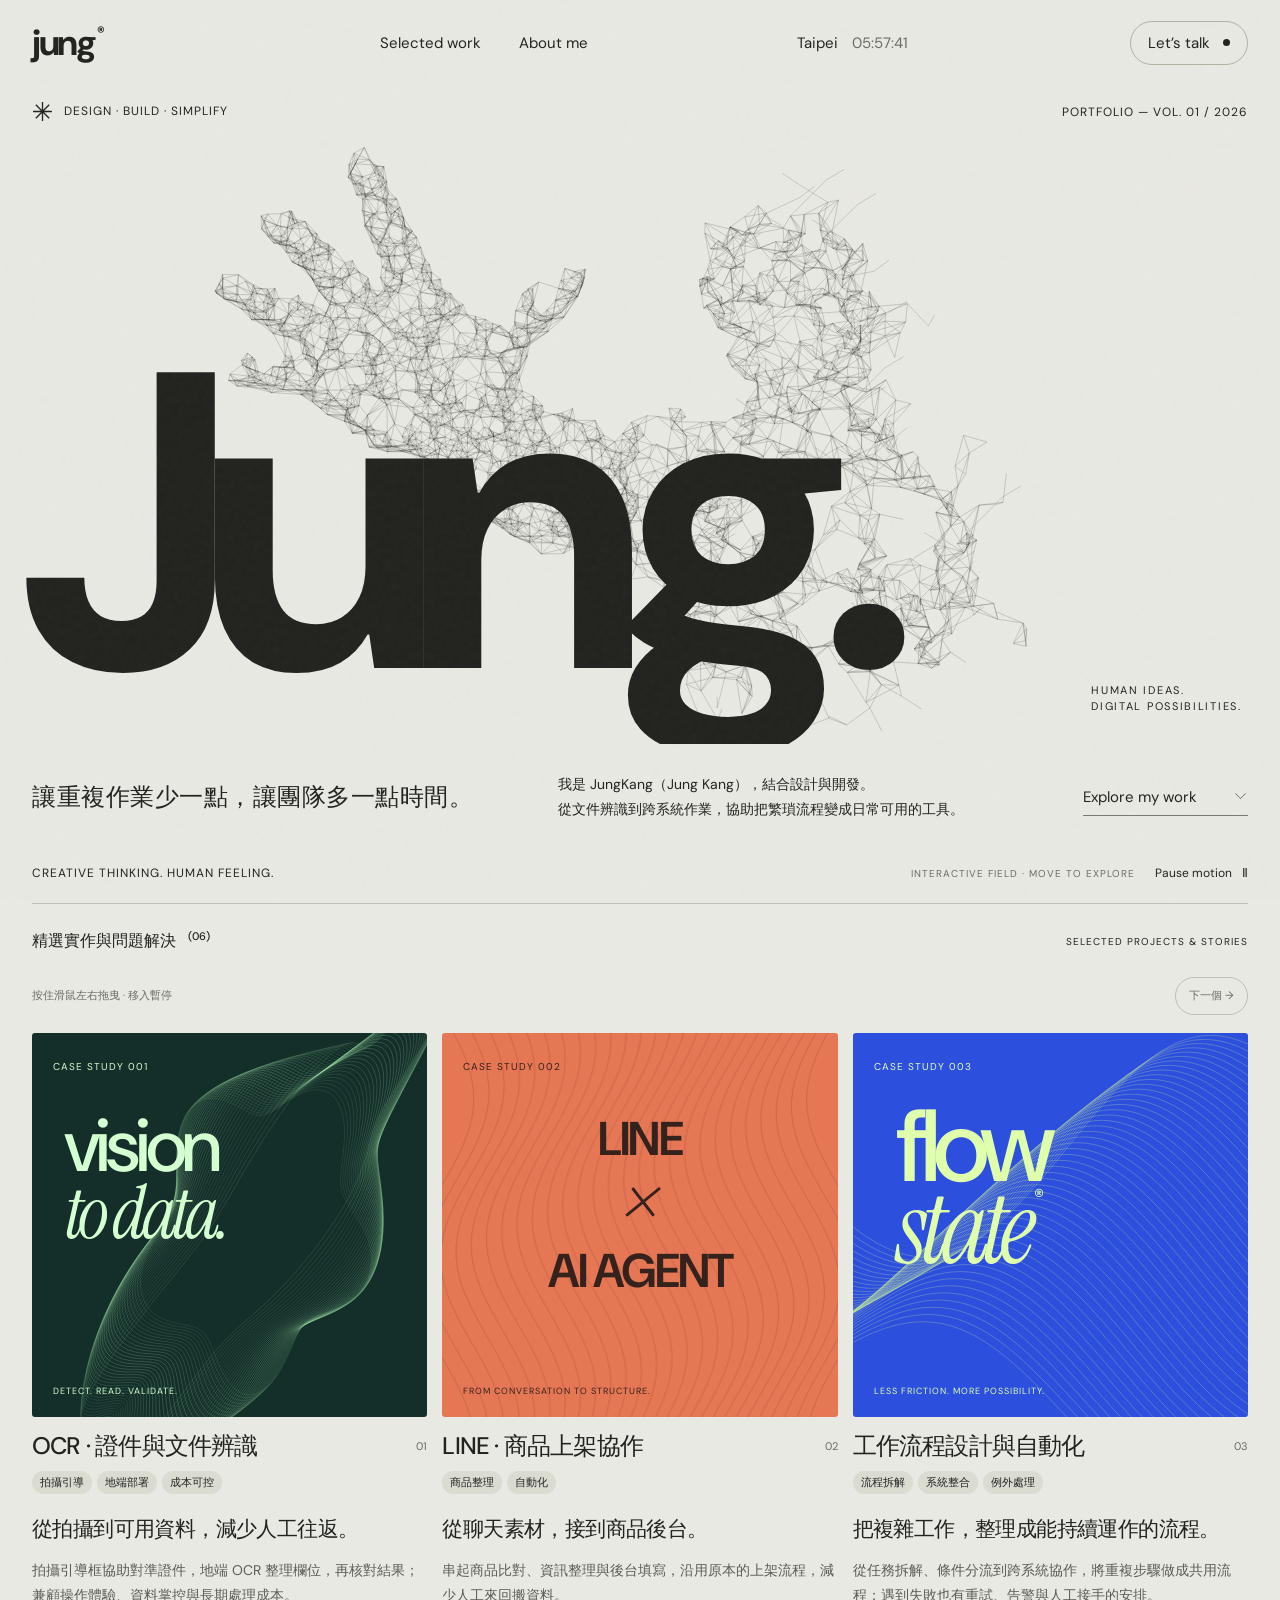
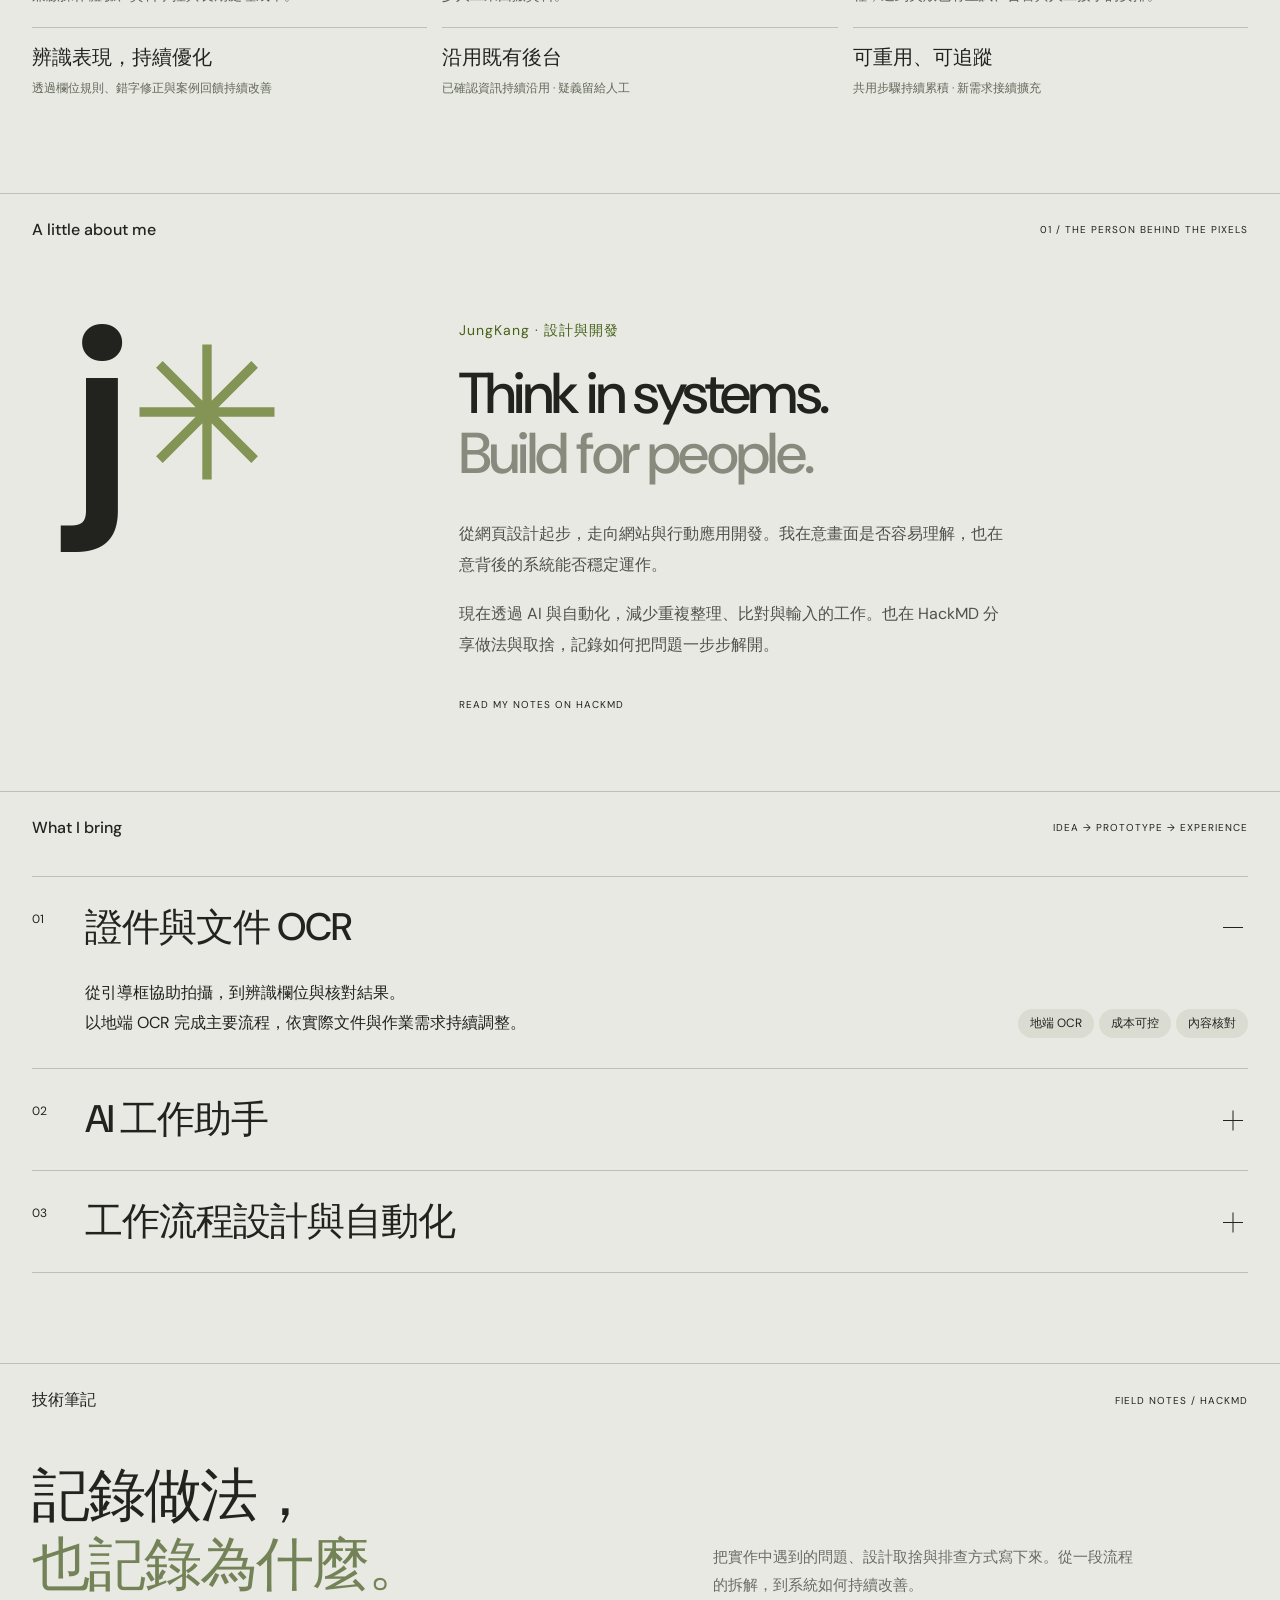
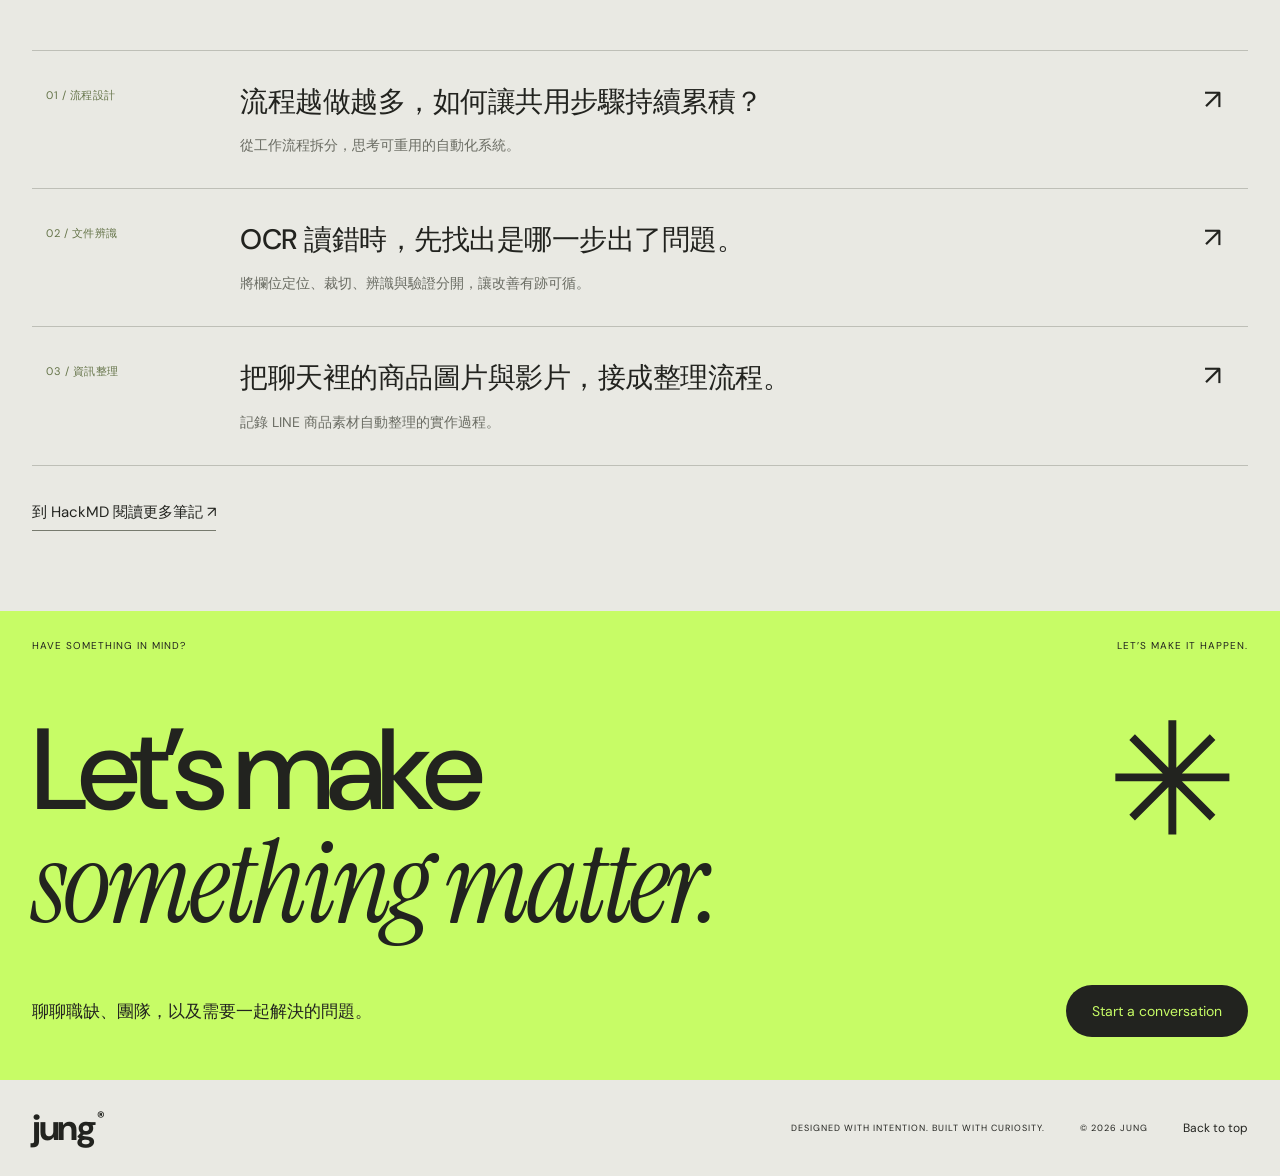
==== commit ff462c01: "Render decorative stars as SVG instead of mobile emoji" ====
--- a/index.html
+++ b/index.html
@@ -18,25 +18,25 @@
 <meta name="twitter:description" content="JungKang（Jung Kang），結合設計與開發，提供工作流程自動化、RPA、地端證件與文件 OCR、網站與應用開發。從友善操作到跨系統整合，讓重複作業少一點。">
 <script type="application/ld+json">{"@context": "https://schema.org", "@graph": [{"@type": "Person", "@id": "https://jungkang0911.github.io/#person", "name": "JungKang", "alternateName": ["Jung Kang", "jungkang"], "url": "https://jungkang0911.github.io/", "sameAs": ["https://hackmd.io/@jungkang"]}, {"@type": "WebSite", "@id": "https://jungkang0911.github.io/#website", "url": "https://jungkang0911.github.io/", "name": "JungKang 個人作品集", "alternateName": ["JungKang", "jungkang"], "inLanguage": "zh-Hant", "publisher": {"@id": "https://jungkang0911.github.io/#person"}}, {"@type": "ProfilePage", "@id": "https://jungkang0911.github.io/#webpage", "url": "https://jungkang0911.github.io/", "name": "JungKang 個人作品集｜流程自動化、OCR 與網站開發", "description": "JungKang（Jung Kang），結合設計與開發，提供工作流程自動化、RPA、地端證件與文件 OCR、網站與應用開發。從友善操作到跨系統整合，讓重複作業少一點。", "inLanguage": "zh-Hant", "isPartOf": {"@id": "https://jungkang0911.github.io/#website"}, "mainEntity": {"@id": "https://jungkang0911.github.io/#person"}}]}</script>
 <link rel="icon" type="image/svg+xml" href="data:image/svg+xml,%3Csvg xmlns='http://www.w3.org/2000/svg' viewBox='0 0 64 64'%3E%3Crect width='64' height='64' rx='12' fill='%23ccff5f'/%3E%3Cpath d='M41 14v25c0 17-24 17-24 0' stroke='%23191919' stroke-width='9' fill='none'/%3E%3C/svg%3E">
-<link rel="stylesheet" href="style.css"><link rel="stylesheet" href="agent.css?v=20261003-drag">
+<link rel="stylesheet" href="style.css"><link rel="stylesheet" href="agent.css?v=20261003-star">
 </head>
 <body>
 <a class="skip" href="#main">跳至主要內容</a>
 <header><a class="logo" href="#" aria-label="JUNG 首頁">jung<span>®</span></a><nav aria-label="主要導覽"><a href="#work">Selected work</a><a href="#about">About me</a></nav><div class="location">Taipei <time id="clock">—</time></div><button class="contact-link" data-contact>Let’s talk <span class="dot"></span></button></header>
 <main id="main">
-<section class="hero" aria-labelledby="hero-title"><canvas id="hero-art" aria-hidden="true"></canvas><div class="hero-top"><div class="eyebrow"><span class="tiny-star">✳</span> DESIGN · BUILD · SIMPLIFY</div><span class="edition">PORTFOLIO — VOL. 01 / 2026</span></div><div class="human-hero"><canvas id="human-art" aria-label="真人比例的線網人形伸出手，線條緩慢聚合與散開"></canvas><h1 id="hero-title">Jung<span>.</span></h1><span class="human-caption">HUMAN IDEAS.<br>DIGITAL POSSIBILITIES.</span></div><div class="human-intro"><p>讓重複作業少一點，讓團隊多一點時間。</p><p>我是 JungKang（Jung Kang），結合設計與開發。<br>從文件辨識到跨系統作業，協助把繁瑣流程變成日常可用的工具。</p><a class="text-link" href="#work">Explore my work <span class="line-icon"></span></a></div><div class="hero-bottom"><span>CREATIVE THINKING. HUMAN FEELING.</span><div class="motion-tools"><span class="motion-hint">INTERACTIVE FIELD · MOVE TO EXPLORE</span><button id="motion-toggle" aria-pressed="false" aria-label="暫停動畫">Pause motion <span>Ⅱ</span></button></div></div></section>
+<section class="hero" aria-labelledby="hero-title"><canvas id="hero-art" aria-hidden="true"></canvas><div class="hero-top"><div class="eyebrow"><span class="tiny-star"><svg class="star-symbol" viewBox="0 0 40 40" aria-hidden="true" focusable="false"><path d="M20 2v36M2 20h36M7.3 7.3l25.4 25.4M7.3 32.7 32.7 7.3" fill="none" stroke="currentColor" stroke-width="2.5"/></svg></span> DESIGN · BUILD · SIMPLIFY</div><span class="edition">PORTFOLIO — VOL. 01 / 2026</span></div><div class="human-hero"><canvas id="human-art" aria-label="真人比例的線網人形伸出手，線條緩慢聚合與散開"></canvas><h1 id="hero-title">Jung<span>.</span></h1><span class="human-caption">HUMAN IDEAS.<br>DIGITAL POSSIBILITIES.</span></div><div class="human-intro"><p>讓重複作業少一點，讓團隊多一點時間。</p><p>我是 JungKang（Jung Kang），結合設計與開發。<br>從文件辨識到跨系統作業，協助把繁瑣流程變成日常可用的工具。</p><a class="text-link" href="#work">Explore my work <span class="line-icon"></span></a></div><div class="hero-bottom"><span>CREATIVE THINKING. HUMAN FEELING.</span><div class="motion-tools"><span class="motion-hint">INTERACTIVE FIELD · MOVE TO EXPLORE</span><button id="motion-toggle" aria-pressed="false" aria-label="暫停動畫">Pause motion <span>Ⅱ</span></button></div></div></section>
 <section id="work" class="work section"><div class="section-bar"><h2>精選實作與問題解決 <sup>(06)</sup></h2><span>SELECTED PROJECTS & STORIES</span></div><div class="work-playback"><span>按住滑鼠左右拖曳 · 移入暫停</span><button id="work-next" type="button" aria-label="下一個實作">下一個 →</button></div><div class="projects">
 <button class="project" data-project="0" aria-label="查看 OCR 證件與文件辨識案例"><div class="project-art garden"><canvas data-art="garden" aria-hidden="true"></canvas><span class="art-label">CASE STUDY 001</span><div class="art-title">vision<br><em>to data.</em></div><span class="art-footer">DETECT. READ. VALIDATE.</span><span class="project-open">View project</span></div><div class="project-info"><h3>OCR · 證件與文件辨識</h3><span>01</span></div><div class="tags"><span>拍攝引導</span><span>地端部署</span><span>成本可控</span></div><strong class="project-promise">從拍攝到可用資料，減少人工往返。</strong><p class="project-outcome">拍攝引導框協助對準證件，地端 OCR 整理欄位，再核對結果；兼顧操作體驗、資料掌控與長期處理成本。</p><div class="project-evidence"><b>辨識表現，持續優化</b><span>透過欄位規則、錯字修正與案例回饋持續改善</span></div></button>
 <button class="project" data-project="1" aria-label="查看 LINE 商品整理案例"><div class="project-art human"><canvas data-art="human" aria-hidden="true"></canvas><span class="art-label">CASE STUDY 002</span><div class="art-title human-title">LINE<br><i>×</i><br>AI AGENT</div><span class="art-footer">FROM CONVERSATION TO STRUCTURE.</span><span class="project-open">View project</span></div><div class="project-info"><h3>LINE · 商品上架協作</h3><span>02</span></div><div class="tags"><span>商品整理</span><span>自動化</span></div><strong class="project-promise">從聊天素材，接到商品後台。</strong><p class="project-outcome">串起商品比對、資訊整理與後台填寫，沿用原本的上架流程，減少人工來回搬資料。</p><div class="project-evidence"><b>沿用既有後台</b><span>已確認資訊持續沿用 · 疑義留給人工</span></div></button>
 <button class="project" data-project="2" aria-label="查看流程自動化案例"><div class="project-art flow"><canvas data-art="flow" aria-hidden="true"></canvas><span class="art-label">CASE STUDY 003</span><div class="art-title flow-title">flow<br><em>state</em><span>®</span></div><span class="art-footer">LESS FRICTION. MORE POSSIBILITY.</span><span class="project-open">View project</span></div><div class="project-info"><h3>工作流程設計與自動化</h3><span>03</span></div><div class="tags"><span>流程拆解</span><span>系統整合</span><span>例外處理</span></div><strong class="project-promise">把複雜工作，整理成能持續運作的流程。</strong><p class="project-outcome">從任務拆解、條件分流到跨系統協作，將重複步驟做成共用流程；遇到失敗也有重試、告警與人工接手的安排。</p><div class="project-evidence"><b>可重用、可追蹤</b><span>共用步驟持續累積 · 新需求接續擴充</span></div></button>
 <button class="project" data-project="3" aria-label="查看AI · 既有文件整合實作"><div class="project-art garden extra-art"><canvas data-art="garden" aria-hidden="true"></canvas><span class="art-label">FIELD NOTE 004</span><div class="art-title">read<br><em>with context.</em></div><span class="art-footer">INTEGRATE. VERIFY. REFINE.</span><span class="project-open">View note</span></div><div class="project-info"><h3>AI · 既有文件整合</h3><span>04</span></div><div class="tags"><span>文件整合</span><span>來源核對</span></div><strong class="project-promise">讓回答有來源，讓文件留在原處。</strong><p class="project-outcome">讓 AI 讀取既有 Wiki，整理操作步驟與跨頁差異，保留回答來源。</p><div class="project-evidence"><b>沿用原文件</b><span>文件繼續在既有 Wiki 維護。</span></div></button><button class="project" data-project="4" aria-label="查看文稿 · 自動配音流程實作"><div class="project-art human extra-art"><canvas data-art="human" aria-hidden="true"></canvas><span class="art-label">FIELD NOTE 005</span><div class="art-title">words<br><em>to voice.</em></div><span class="art-footer">INTEGRATE. VERIFY. REFINE.</span><span class="project-open">View note</span></div><div class="project-info"><h3>文稿 · 自動配音流程</h3><span>05</span></div><div class="tags"><span>音訊處理</span><span>跨服務整合</span></div><strong class="project-promise">從一段文稿，到可播放的音檔。</strong><p class="project-outcome">將 Notion 文稿接到語音生成與檔案保存，處理音訊格式與來源對應。</p><div class="project-evidence"><b>串起文稿與音檔</b><span>從讀取文稿到保存音訊。</span></div></button><button class="project" data-project="5" aria-label="查看監控 · 舊系統相容性實作"><div class="project-art flow extra-art"><canvas data-art="flow" aria-hidden="true"></canvas><span class="art-label">FIELD NOTE 006</span><div class="art-title">check<br><em>the edges.</em></div><span class="art-footer">INTEGRATE. VERIFY. REFINE.</span><span class="project-open">View note</span></div><div class="project-info"><h3>監控 · 舊系統相容性</h3><span>06</span></div><div class="tags"><span>健康監控</span><span>問題排查</span></div><strong class="project-promise">服務正常，也要看使用端能否連上。</strong><p class="project-outcome">在網站健康監控之外，加入貼近舊 Windows 使用環境的探針。</p><div class="project-evidence"><b>從使用端觀察</b><span>補看舊 Windows 的連線表現。</span></div></button></div></section>
-<section id="about" class="about section"><div class="section-bar"><h2>A little about me</h2><span>01 / THE PERSON BEHIND THE PIXELS</span></div><div class="about-grid"><div class="about-mark" aria-hidden="true">j<span>✳</span></div><div><p class="brand-name">JungKang · 設計與開發</p><h2>Think in systems.<br><span class="muted">Build for people.</span></h2><p>從網頁設計起步，走向網站與行動應用開發。我在意畫面是否容易理解，也在意背後的系統能否穩定運作。</p><p>現在透過 AI 與自動化，減少重複整理、比對與輸入的工作。也在 HackMD 分享做法與取捨，記錄如何把問題一步步解開。</p><div class="about-note"><a href="https://hackmd.io/@jungkang" target="_blank" rel="noopener noreferrer">READ MY NOTES ON HACKMD</a></div></div></div></section>
+<section id="about" class="about section"><div class="section-bar"><h2>A little about me</h2><span>01 / THE PERSON BEHIND THE PIXELS</span></div><div class="about-grid"><div class="about-mark" aria-hidden="true">j<span><svg class="star-symbol" viewBox="0 0 40 40" aria-hidden="true" focusable="false"><path d="M20 2v36M2 20h36M7.3 7.3l25.4 25.4M7.3 32.7 32.7 7.3" fill="none" stroke="currentColor" stroke-width="2.5"/></svg></span></div><div><p class="brand-name">JungKang · 設計與開發</p><h2>Think in systems.<br><span class="muted">Build for people.</span></h2><p>從網頁設計起步，走向網站與行動應用開發。我在意畫面是否容易理解，也在意背後的系統能否穩定運作。</p><p>現在透過 AI 與自動化，減少重複整理、比對與輸入的工作。也在 HackMD 分享做法與取捨，記錄如何把問題一步步解開。</p><div class="about-note"><a href="https://hackmd.io/@jungkang" target="_blank" rel="noopener noreferrer">READ MY NOTES ON HACKMD</a></div></div></div></section>
 <section id="expertise" class="expertise section"><div class="section-bar"><h2>What I bring</h2><span>IDEA → PROTOTYPE → EXPERIENCE</span></div><details open><summary><span class="row-number">01</span><h3>證件與文件 OCR</h3><span class="expand"></span></summary><div class="service-body"><p>從引導框協助拍攝，到辨識欄位與核對結果。<br>以地端 OCR 完成主要流程，依實際文件與作業需求持續調整。</p><div class="tags"><span>地端 OCR</span><span>成本可控</span><span>內容核對</span></div></div></details><details><summary><span class="row-number">02</span><h3>AI 工作助手</h3><span class="expand"></span></summary><div class="service-body"><p>讓 AI 協助閱讀、分類與比對零散資訊。<br>整理後接回原本的工作流程，減少反覆查找與輸入。</p><div class="tags"><span>資訊整理</span><span>工具串接</span><span>自動化</span></div></div></details><details><summary><span class="row-number">03</span><h3>工作流程設計與自動化</h3><span class="expand"></span></summary><div class="service-body"><p>先釐清任務、條件與例外，再把不同系統串成清楚的工作流程。<br>共通步驟可重用，進度能追蹤；需要畫面操作的環節再搭配 RPA。</p><div class="tags"><span>可重用流程</span><span>跨系統協作</span><span>失敗恢復</span></div></div></details></section>
 <section id="notes" class="notes section"><span id="products" class="notes-anchor" aria-hidden="true"></span><div class="section-bar"><h2>技術筆記</h2><span>FIELD NOTES / HACKMD</span></div><div class="notes-intro"><h2>記錄做法，<br><span>也記錄為什麼。</span></h2><p>把實作中遇到的問題、設計取捨與排查方式寫下來。從一段流程的拆解，到系統如何持續改善。</p></div><div class="note-list">
 <a class="note-row" href="https://hackmd.io/@jungkang/SkOdPDF5Ge" target="_blank" rel="noopener noreferrer"><span class="note-topic">01 / 流程設計</span><div><h3>流程越做越多，如何讓共用步驟持續累積？</h3><p>從工作流程拆分，思考可重用的自動化系統。</p></div><span class="note-arrow" aria-hidden="true">↗</span></a>
 <a class="note-row" href="https://hackmd.io/@jungkang/H13pVO4Jee" target="_blank" rel="noopener noreferrer"><span class="note-topic">02 / 文件辨識</span><div><h3>OCR 讀錯時，先找出是哪一步出了問題。</h3><p>將欄位定位、裁切、辨識與驗證分開，讓改善有跡可循。</p></div><span class="note-arrow" aria-hidden="true">↗</span></a>
 <a class="note-row" href="https://hackmd.io/@jungkang/B15S3AXqMx" target="_blank" rel="noopener noreferrer"><span class="note-topic">03 / 資訊整理</span><div><h3>把聊天裡的商品圖片與影片，接成整理流程。</h3><p>記錄 LINE 商品素材自動整理的實作過程。</p></div><span class="note-arrow" aria-hidden="true">↗</span></a>
-</div><a class="text-link notes-all" href="https://hackmd.io/@jungkang" target="_blank" rel="noopener noreferrer">到 HackMD 閱讀更多筆記 ↗</a></section><section id="contact" class="contact-section"><div class="section-bar"><span>HAVE SOMETHING IN MIND?</span><span>LET’S MAKE IT HAPPEN.</span></div><button class="big-contact" data-contact>Let’s make<br><span class="serif">something matter.</span><span class="contact-star" aria-hidden="true">✳</span></button><div class="contact-sub"><p>聊聊職缺、團隊，以及需要一起解決的問題。</p><button class="pill" data-contact>Start a conversation</button></div></section>
+</div><a class="text-link notes-all" href="https://hackmd.io/@jungkang" target="_blank" rel="noopener noreferrer">到 HackMD 閱讀更多筆記 ↗</a></section><section id="contact" class="contact-section"><div class="section-bar"><span>HAVE SOMETHING IN MIND?</span><span>LET’S MAKE IT HAPPEN.</span></div><button class="big-contact" data-contact>Let’s make<br><span class="serif">something matter.</span><span class="contact-star" aria-hidden="true"><svg class="star-symbol" viewBox="0 0 40 40" aria-hidden="true" focusable="false"><path d="M20 2v36M2 20h36M7.3 7.3l25.4 25.4M7.3 32.7 32.7 7.3" fill="none" stroke="currentColor" stroke-width="2.5"/></svg></span></button><div class="contact-sub"><p>聊聊職缺、團隊，以及需要一起解決的問題。</p><button class="pill" data-contact>Start a conversation</button></div></section>
 </main><footer><a class="logo" href="#">jung<span>®</span></a><span>DESIGNED WITH INTENTION. BUILT WITH CURIOSITY.</span><span>© 2026 JUNG</span><a href="#">Back to top</a></footer>
 <dialog id="project-dialog" aria-labelledby="project-title"><button class="close" data-close aria-label="關閉作品介紹">×</button><span class="eyebrow">SELECTED CASE STUDY / <span id="project-number"></span></span><h2 id="project-title"></h2><p id="project-description"></p><div id="project-advantages" class="project-advantages"></div><p id="project-proof" class="project-proof"></p><div class="detail-grid"><div><span>如何做到</span><p id="project-idea"></p></div><div><span>適合什麼需求</span><p id="project-experience"></p></div></div><a id="project-source" class="text-link" target="_blank" rel="noopener noreferrer">閱讀完整實作紀錄</a><p class="prototype-note">內容摘要自 jungkang 的公開技術筆記 · 封面為動態視覺設計</p></dialog>
 <dialog id="contact-dialog" aria-labelledby="contact-title"><button class="close" data-close aria-label="關閉聯絡視窗">×</button><span class="eyebrow">LET’S CONNECT</span><h2 id="contact-title">Hello, <em>possibility.</em></h2><p>正在尋找能結合設計、開發與流程整合的夥伴嗎？歡迎聊聊職缺、團隊需求，以及我能參與的產品。</p><a class="text-link contact-placeholder" href="mailto:jungkang0911@gmail.com">jungkang0911@gmail.com</a><div class="contact-social"><a href="https://hackmd.io/@jungkang" target="_blank" rel="noopener noreferrer">HackMD</a><button id="copy-email">複製 Email</button><span id="copy-status" role="status"></span></div><p class="prototype-note">歡迎聊聊文件處理、商品資料整理、RPA 與跨系統流程改善。</p></dialog>
--- a/agent.css
+++ b/agent.css
@@ -23,6 +23,7 @@
 .work-viewport{overflow:hidden;padding:8px;margin:-8px}.work-viewport .projects{display:flex;gap:15px;align-items:stretch}.work-viewport .project{flex:0 0 calc((100% - 30px)/3);min-width:0}.work-playback{display:flex;align-items:center;gap:10px;margin:0 0 18px;font-size:11px;color:var(--muted)}.work-playback>span{margin-right:auto}.work-playback button{background:transparent;border:1px solid var(--line);border-radius:22px;min-height:38px;padding:8px 13px;font-size:11px;transition:background .2s}.work-playback button:is(:hover,:focus-visible){background:var(--accent);color:var(--ink)}@media(max-width:640px){.work-viewport .project{flex-basis:88%}.work-viewport .project-art{height:340px}.work-playback{gap:6px}.work-playback button{padding:8px 10px}}
 .extra-art .art-title{font-size:clamp(40px,4.5vw,72px);line-height:1.05;letter-spacing:-.045em}.extra-art.garden{background:#283549}.extra-art.human{background:#c5ccae}.extra-art.flow{background:#5e4775}@media(max-width:640px){.extra-art .art-title{font-size:60px}}
 .work-viewport{touch-action:pan-y;cursor:grab}.work-viewport .project{cursor:grab;user-select:none}.work-viewport.is-dragging,.work-viewport.is-dragging .project{cursor:grabbing}
+.star-symbol{display:inline-block;width:1em;height:1em;vertical-align:-.1em}.tiny-star{display:inline-flex;align-items:center;vertical-align:middle}.about-mark .star-symbol,.contact-star .star-symbol{display:block}
 /* Interactive surfaces retain the editorial palette. */
 .project-art,.project-info h3,.project-open,.design-archive img,.design-archive span{transition:transform .3s ease,background .25s ease,box-shadow .3s ease,color .25s ease}
 .project:is(:hover,:focus-visible) .project-art{transform:translateY(-4px);box-shadow:0 8px 0 var(--accent)}
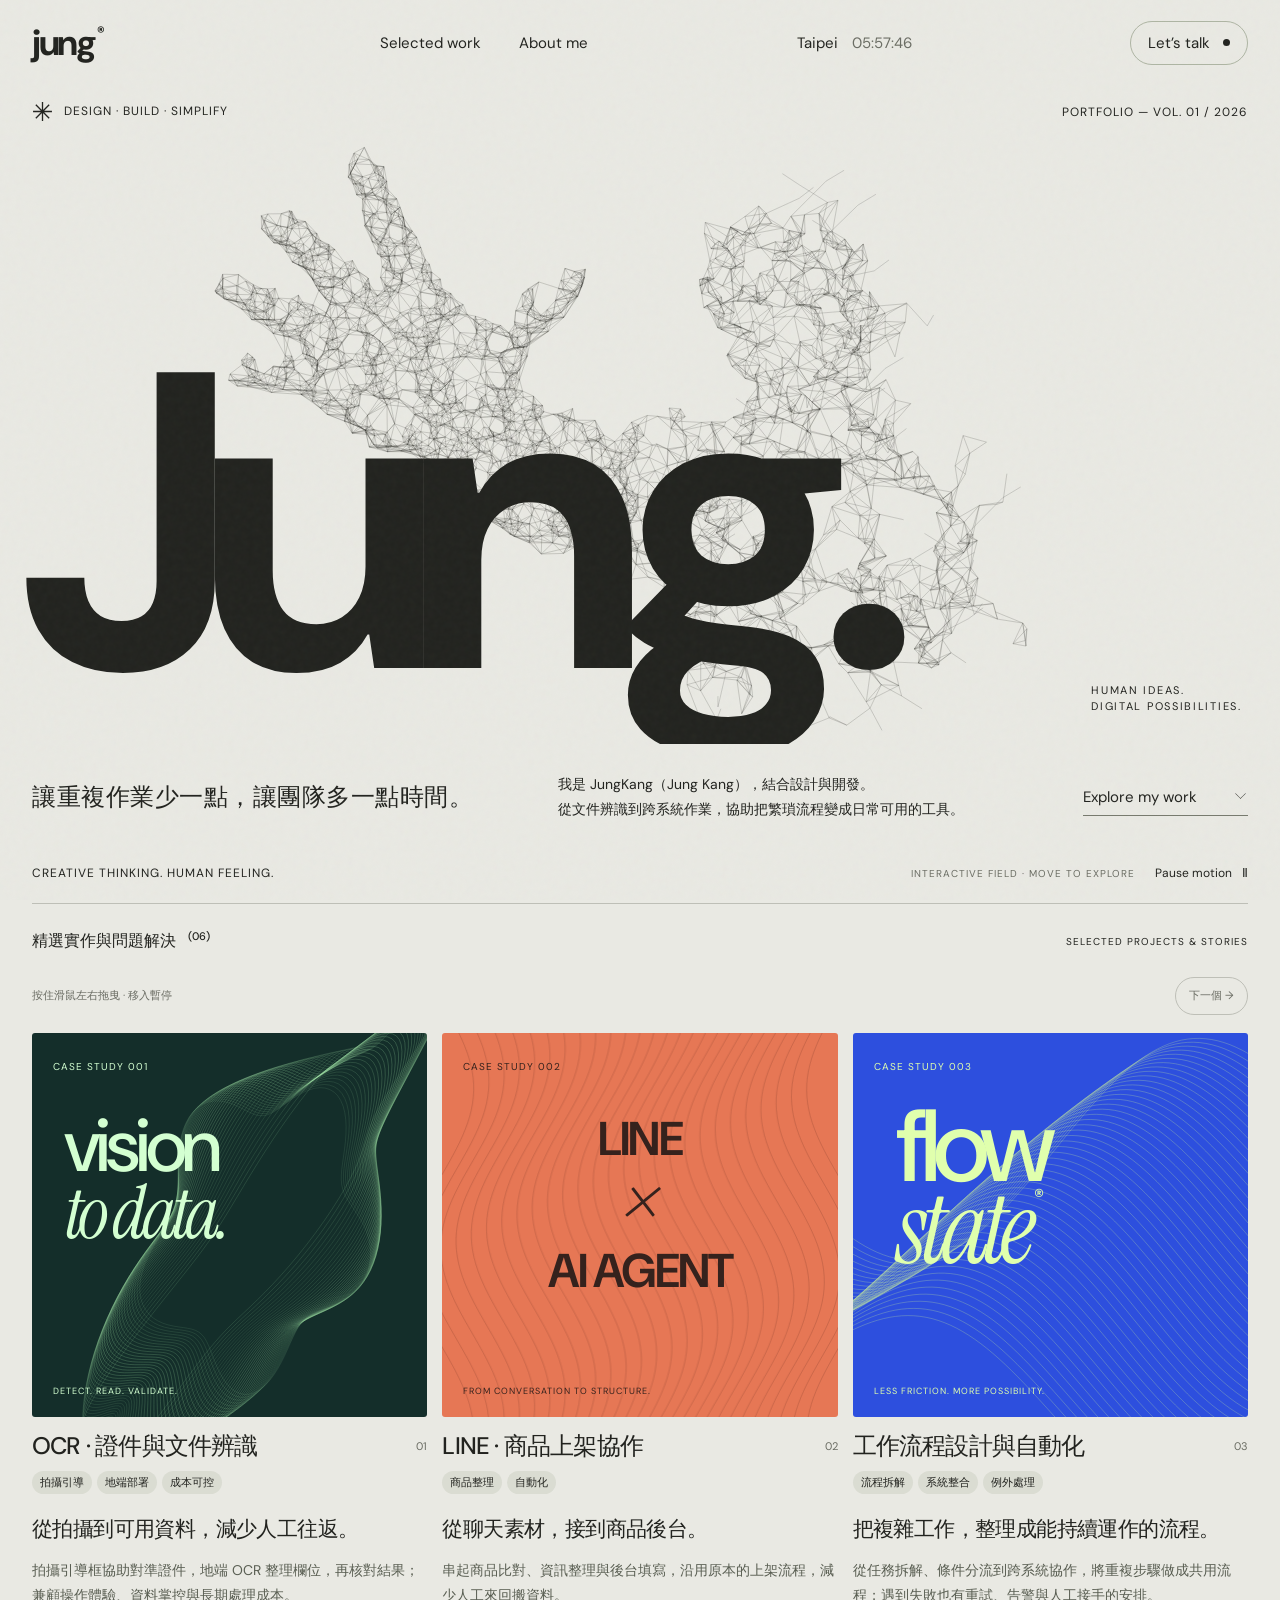
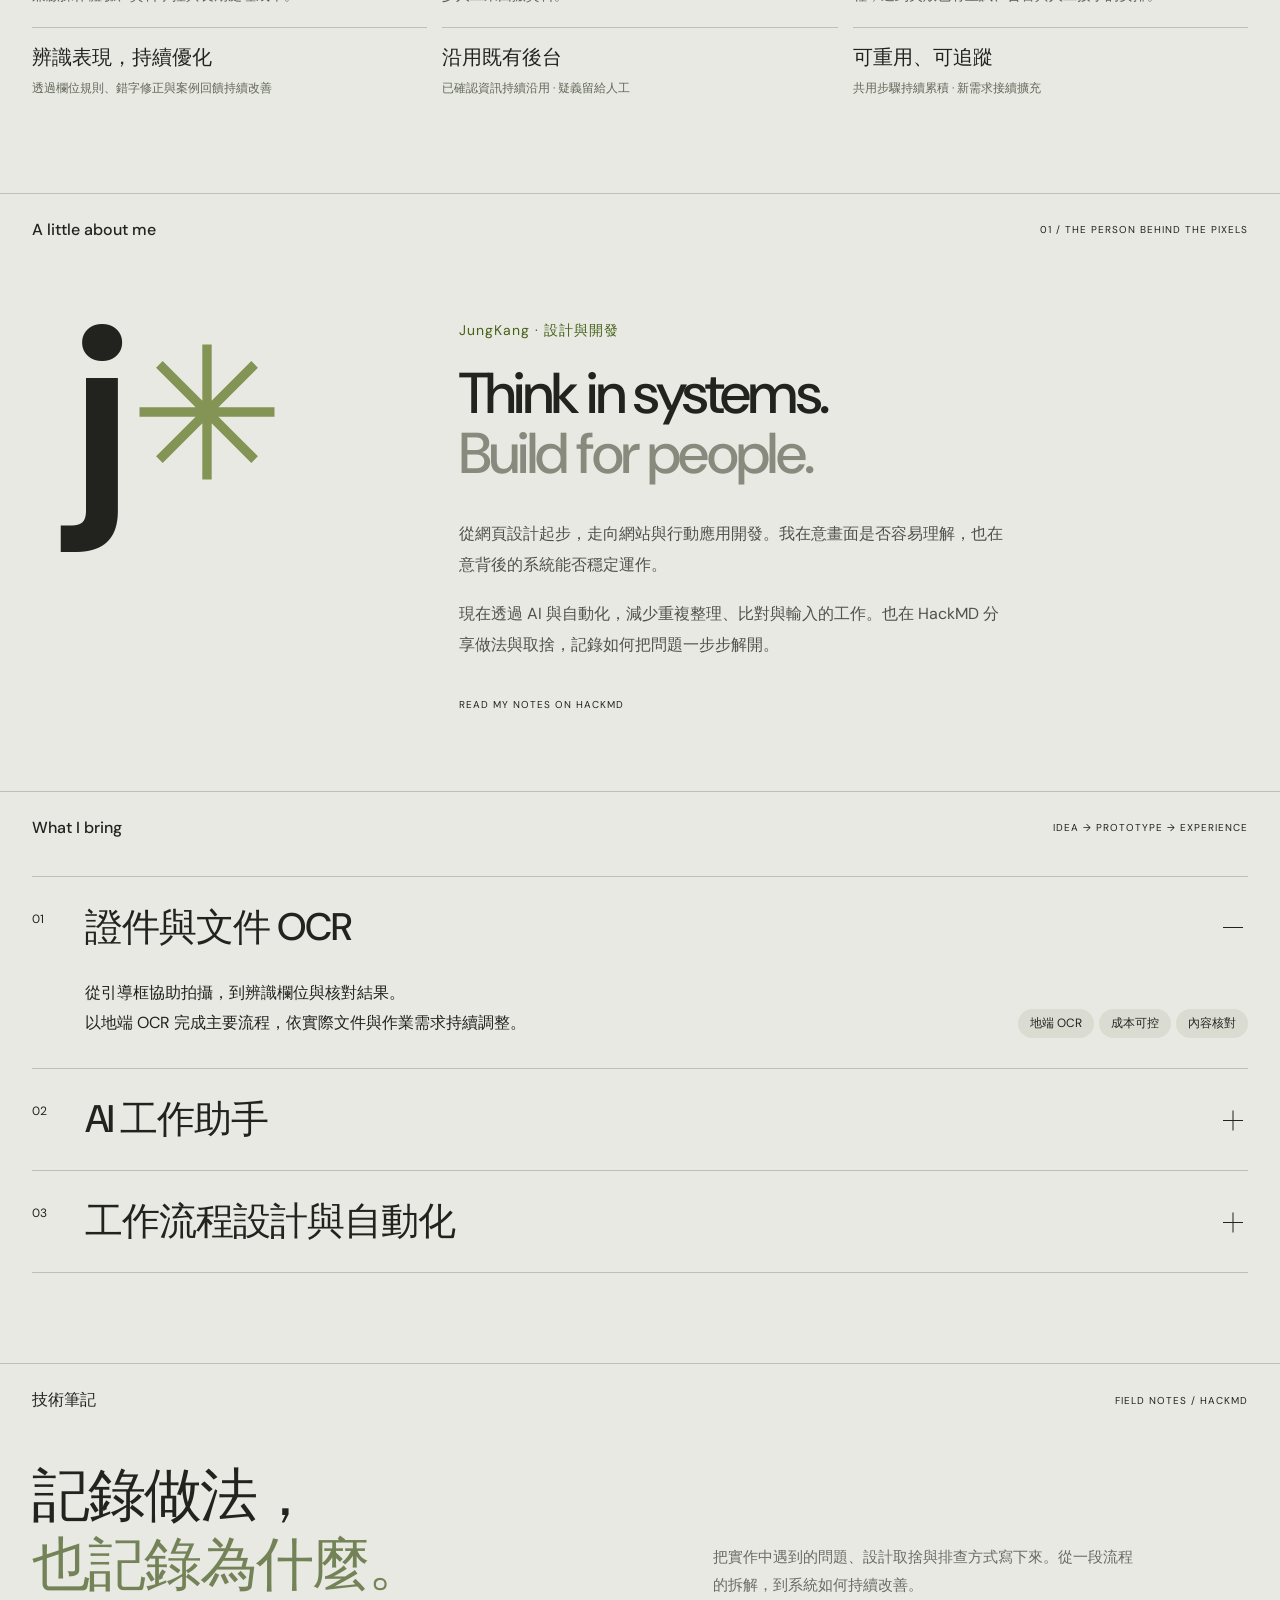
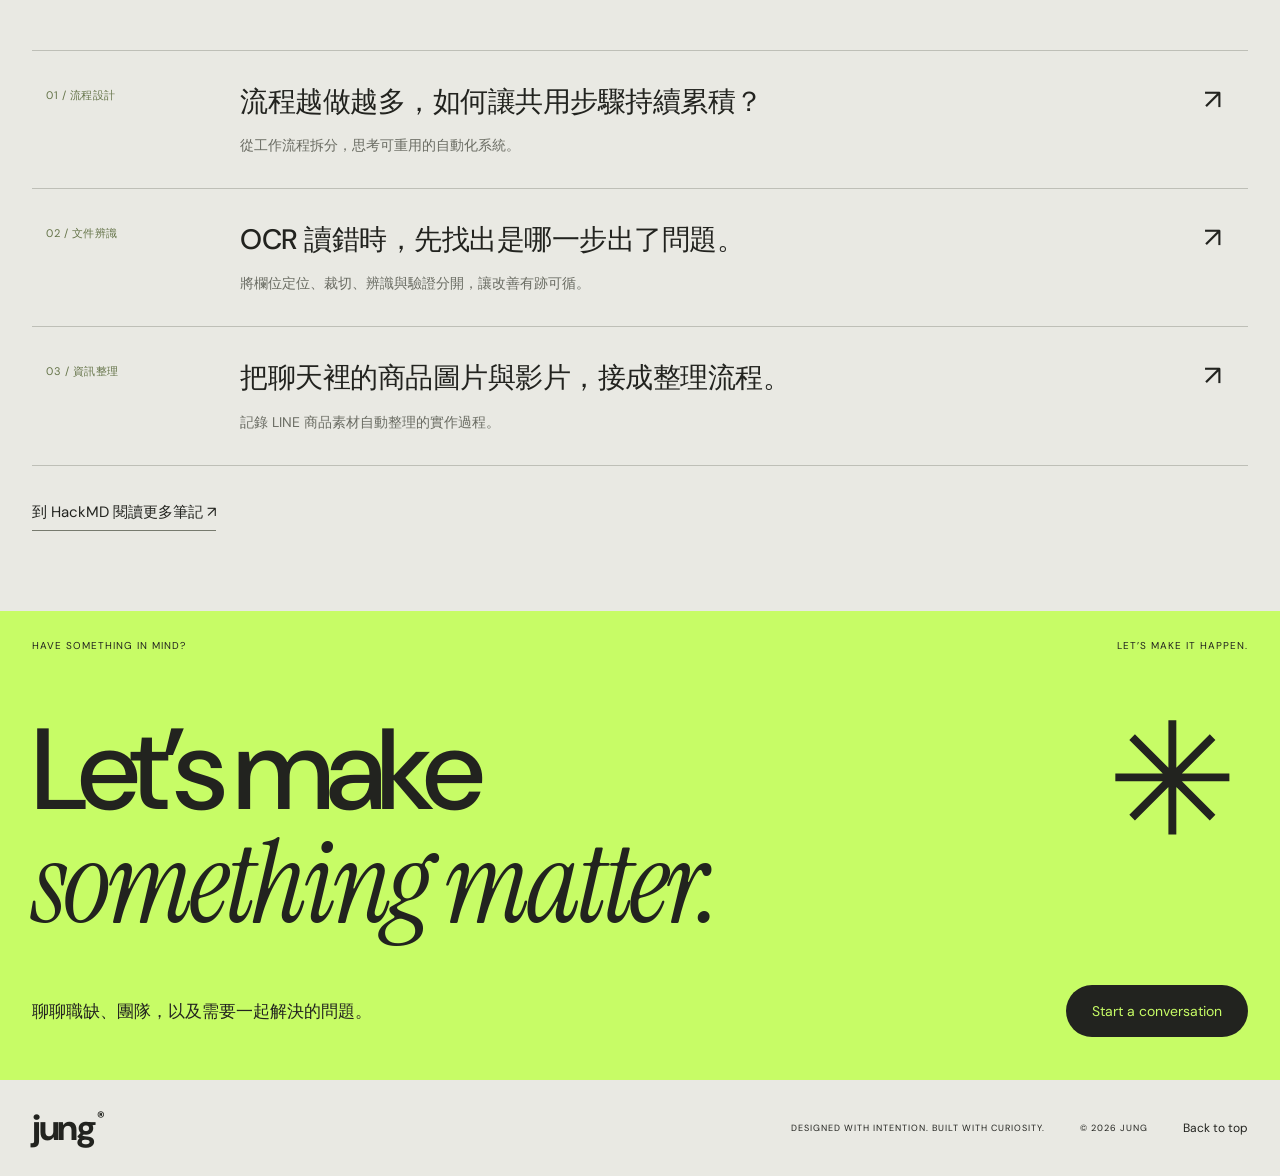
==== commit 34b63e5f: "Update contact email to jungkang@aing.tw Co-Authored-By: Claude Opus 5.5 <noreply@anthropic.com> Cla" ====
--- a/index.html
+++ b/index.html
@@ -39,5 +39,5 @@
 </div><a class="text-link notes-all" href="https://hackmd.io/@jungkang" target="_blank" rel="noopener noreferrer">到 HackMD 閱讀更多筆記 ↗</a></section><section id="contact" class="contact-section"><div class="section-bar"><span>HAVE SOMETHING IN MIND?</span><span>LET’S MAKE IT HAPPEN.</span></div><button class="big-contact" data-contact>Let’s make<br><span class="serif">something matter.</span><span class="contact-star" aria-hidden="true"><svg class="star-symbol" viewBox="0 0 40 40" aria-hidden="true" focusable="false"><path d="M20 2v36M2 20h36M7.3 7.3l25.4 25.4M7.3 32.7 32.7 7.3" fill="none" stroke="currentColor" stroke-width="2.5"/></svg></span></button><div class="contact-sub"><p>聊聊職缺、團隊，以及需要一起解決的問題。</p><button class="pill" data-contact>Start a conversation</button></div></section>
 </main><footer><a class="logo" href="#">jung<span>®</span></a><span>DESIGNED WITH INTENTION. BUILT WITH CURIOSITY.</span><span>© 2026 JUNG</span><a href="#">Back to top</a></footer>
 <dialog id="project-dialog" aria-labelledby="project-title"><button class="close" data-close aria-label="關閉作品介紹">×</button><span class="eyebrow">SELECTED CASE STUDY / <span id="project-number"></span></span><h2 id="project-title"></h2><p id="project-description"></p><div id="project-advantages" class="project-advantages"></div><p id="project-proof" class="project-proof"></p><div class="detail-grid"><div><span>如何做到</span><p id="project-idea"></p></div><div><span>適合什麼需求</span><p id="project-experience"></p></div></div><a id="project-source" class="text-link" target="_blank" rel="noopener noreferrer">閱讀完整實作紀錄</a><p class="prototype-note">內容摘要自 jungkang 的公開技術筆記 · 封面為動態視覺設計</p></dialog>
-<dialog id="contact-dialog" aria-labelledby="contact-title"><button class="close" data-close aria-label="關閉聯絡視窗">×</button><span class="eyebrow">LET’S CONNECT</span><h2 id="contact-title">Hello, <em>possibility.</em></h2><p>正在尋找能結合設計、開發與流程整合的夥伴嗎？歡迎聊聊職缺、團隊需求，以及我能參與的產品。</p><a class="text-link contact-placeholder" href="mailto:jungkang0911@gmail.com">jungkang0911@gmail.com</a><div class="contact-social"><a href="https://hackmd.io/@jungkang" target="_blank" rel="noopener noreferrer">HackMD</a><button id="copy-email">複製 Email</button><span id="copy-status" role="status"></span></div><p class="prototype-note">歡迎聊聊文件處理、商品資料整理、RPA 與跨系統流程改善。</p></dialog>
+<dialog id="contact-dialog" aria-labelledby="contact-title"><button class="close" data-close aria-label="關閉聯絡視窗">×</button><span class="eyebrow">LET’S CONNECT</span><h2 id="contact-title">Hello, <em>possibility.</em></h2><p>正在尋找能結合設計、開發與流程整合的夥伴嗎？歡迎聊聊職缺、團隊需求，以及我能參與的產品。</p><a class="text-link contact-placeholder" href="mailto:jungkang@aing.tw">jungkang@aing.tw</a><div class="contact-social"><a href="https://hackmd.io/@jungkang" target="_blank" rel="noopener noreferrer">HackMD</a><button id="copy-email">複製 Email</button><span id="copy-status" role="status"></span></div><p class="prototype-note">歡迎聊聊文件處理、商品資料整理、RPA 與跨系統流程改善。</p></dialog>
 <script src="main.js?v=20261003-drag"></script><script src="carousel.js?v=20261003-drag"></script><script src="human.js?v=20261003-hand"></script></body></html>
